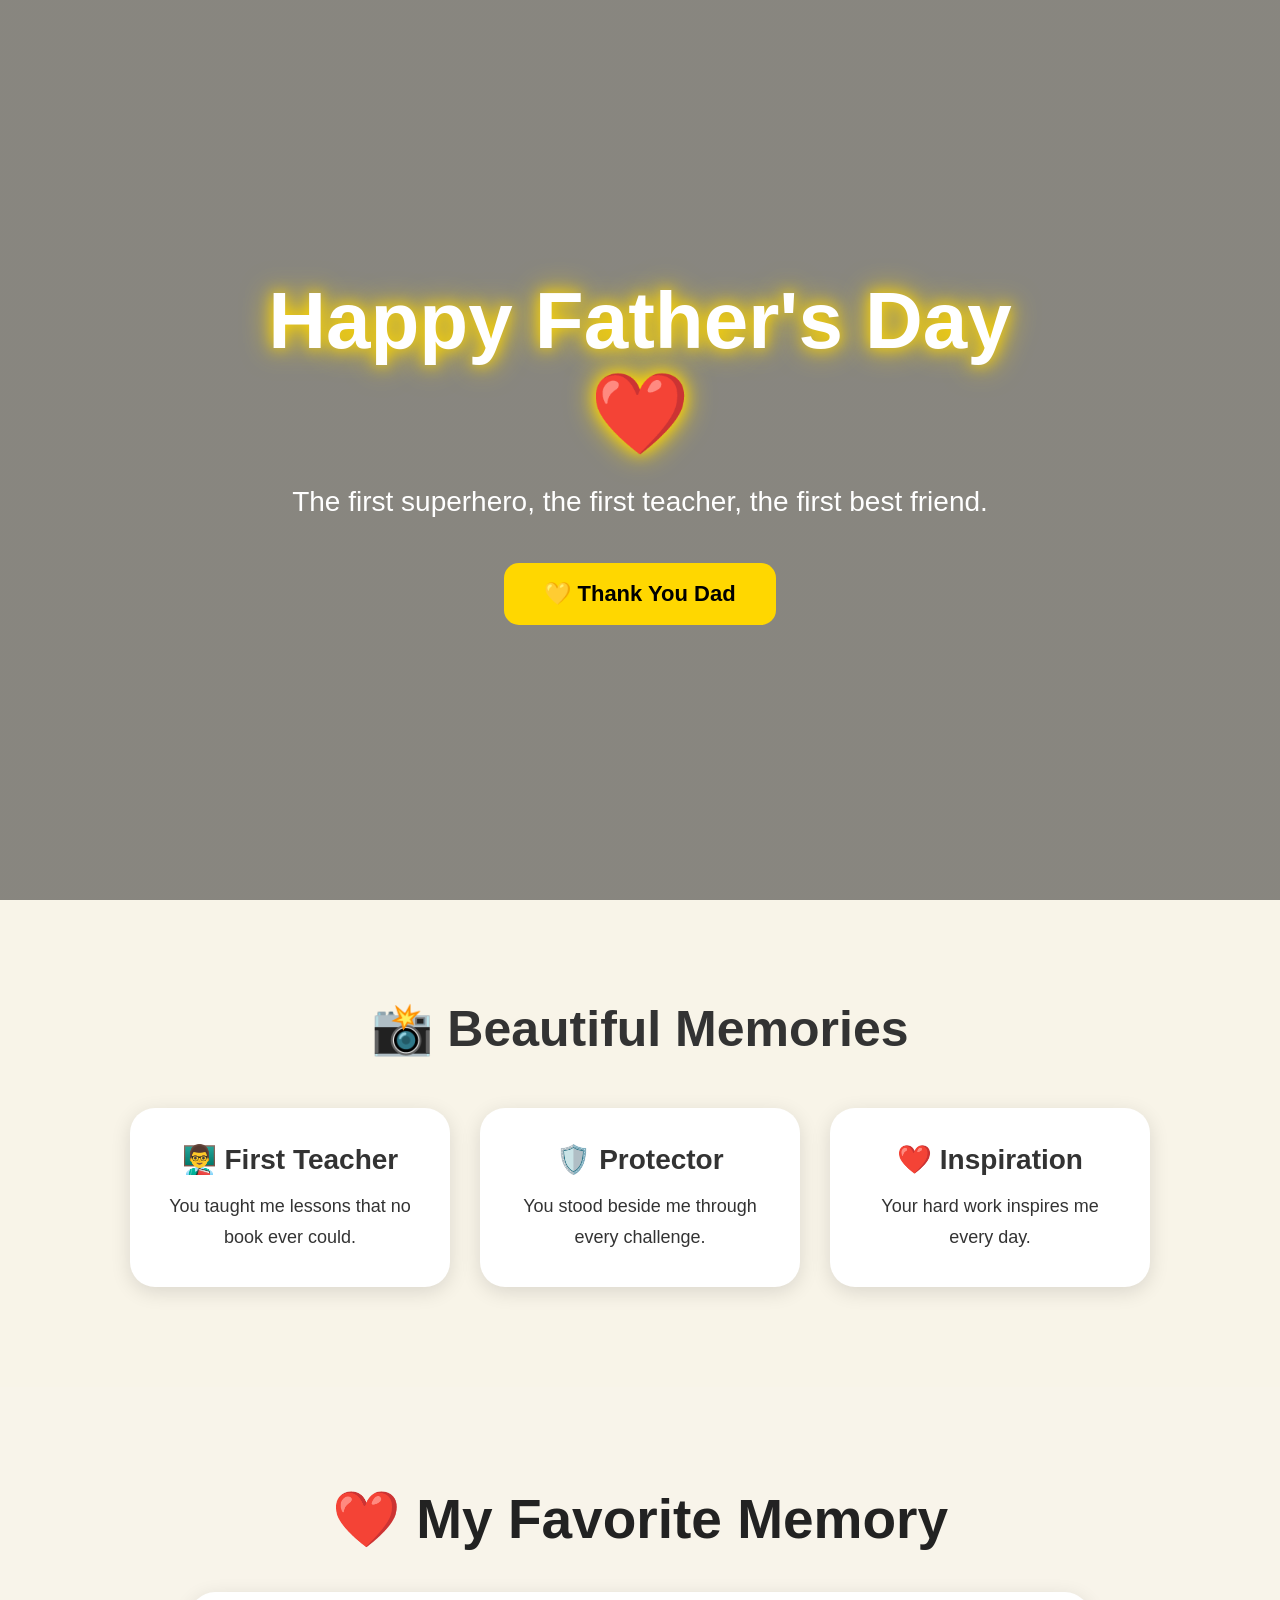
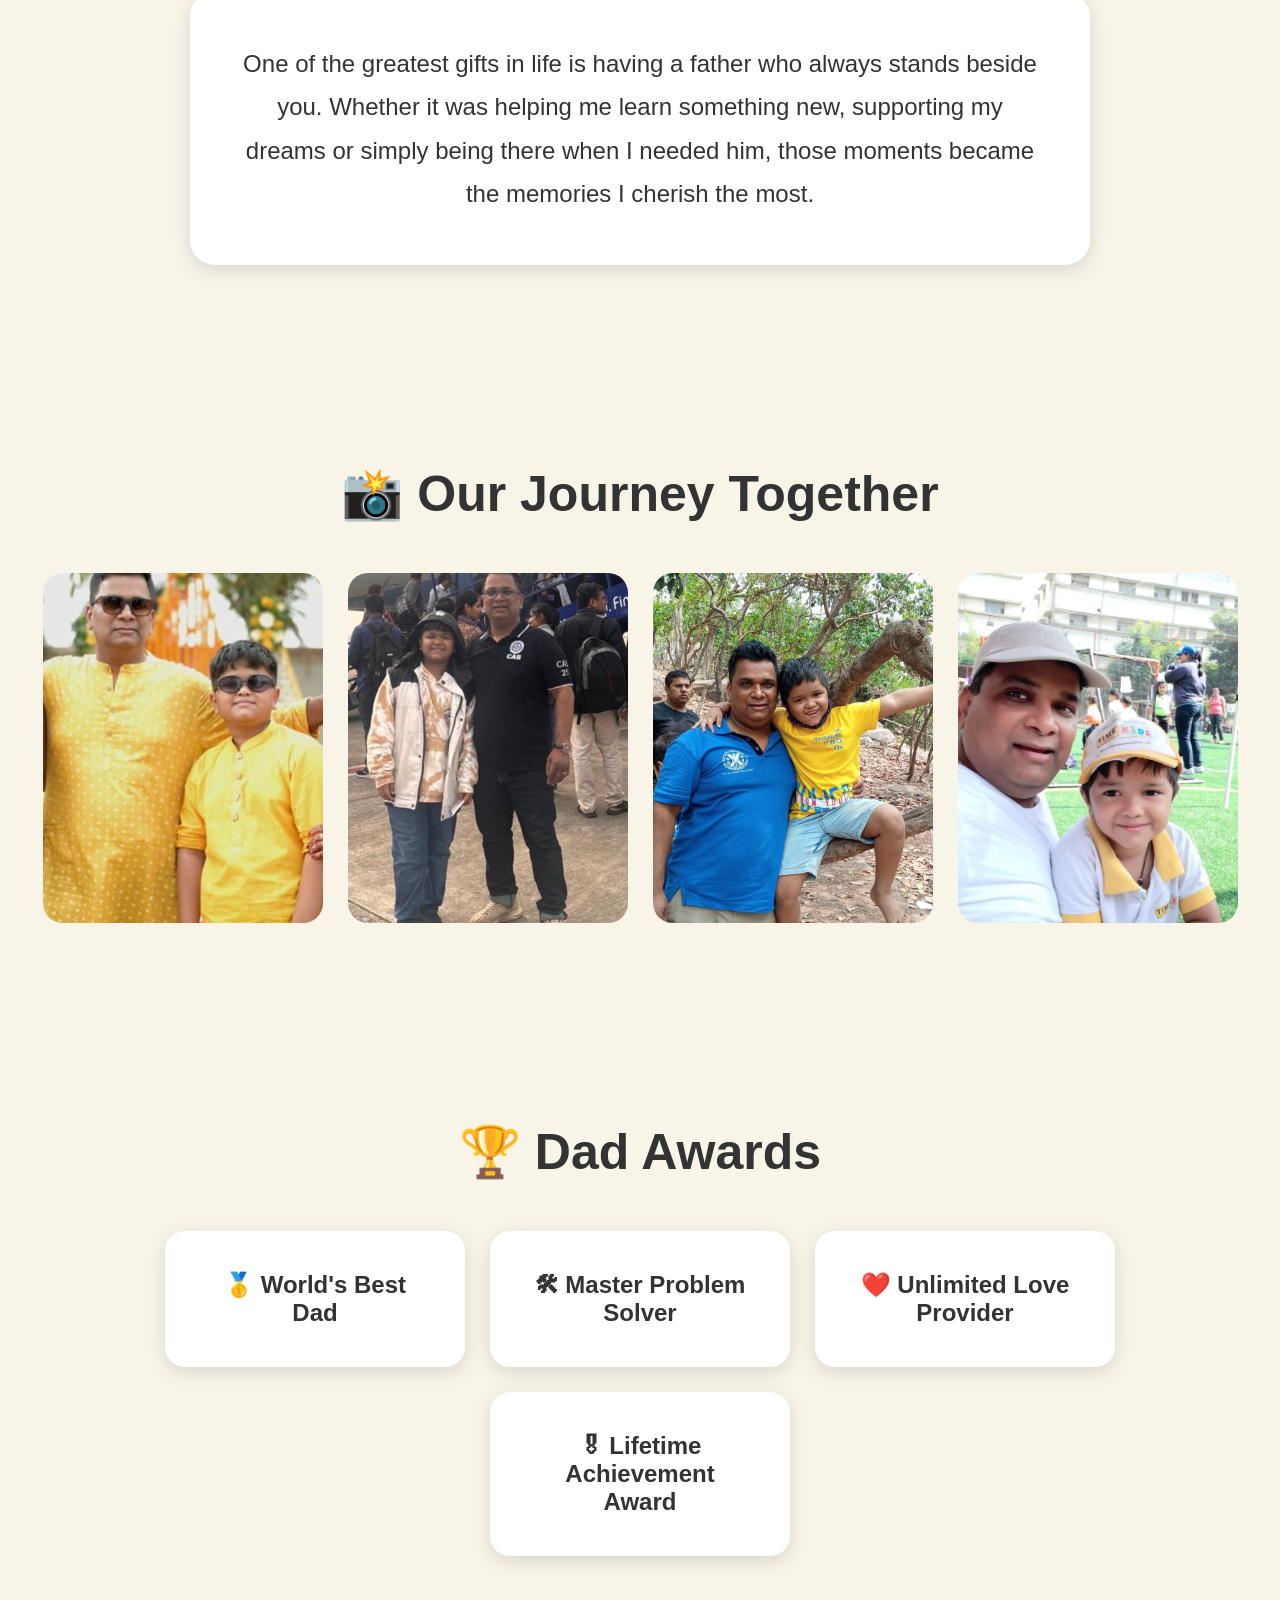
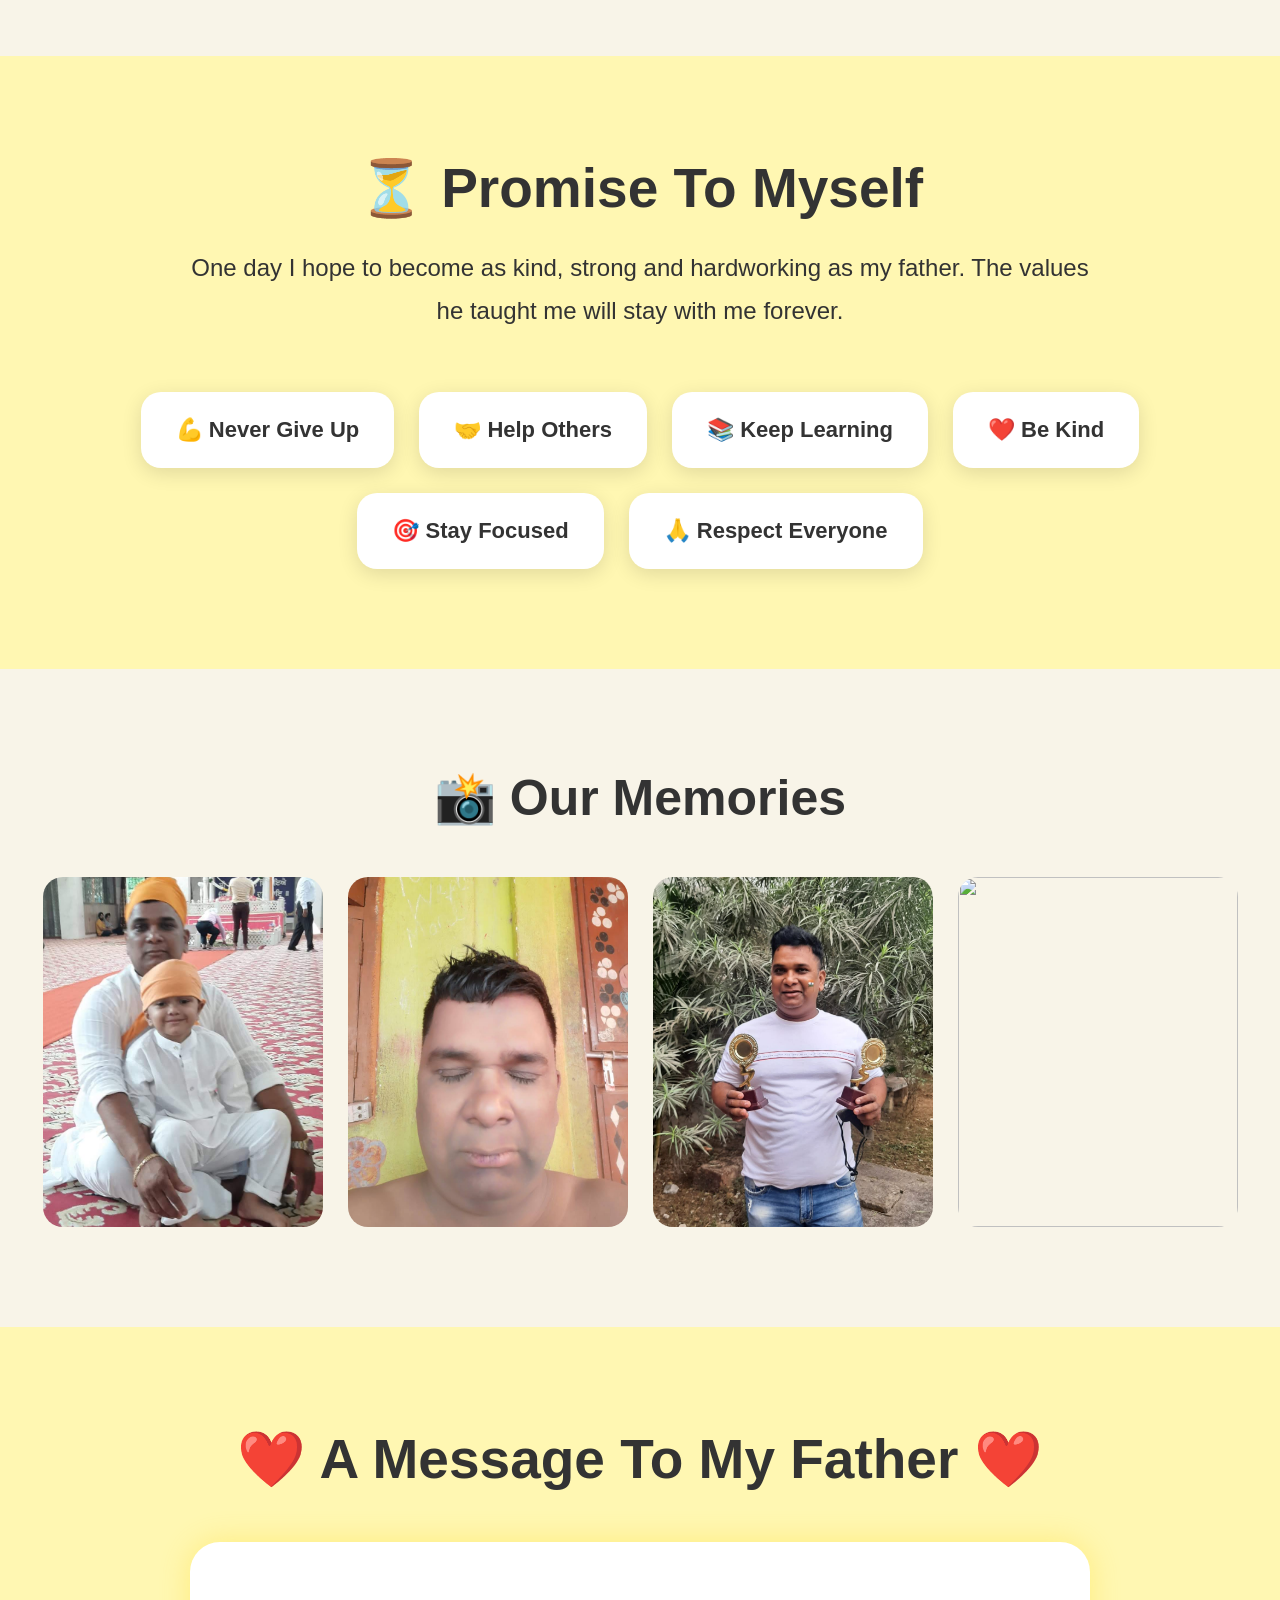
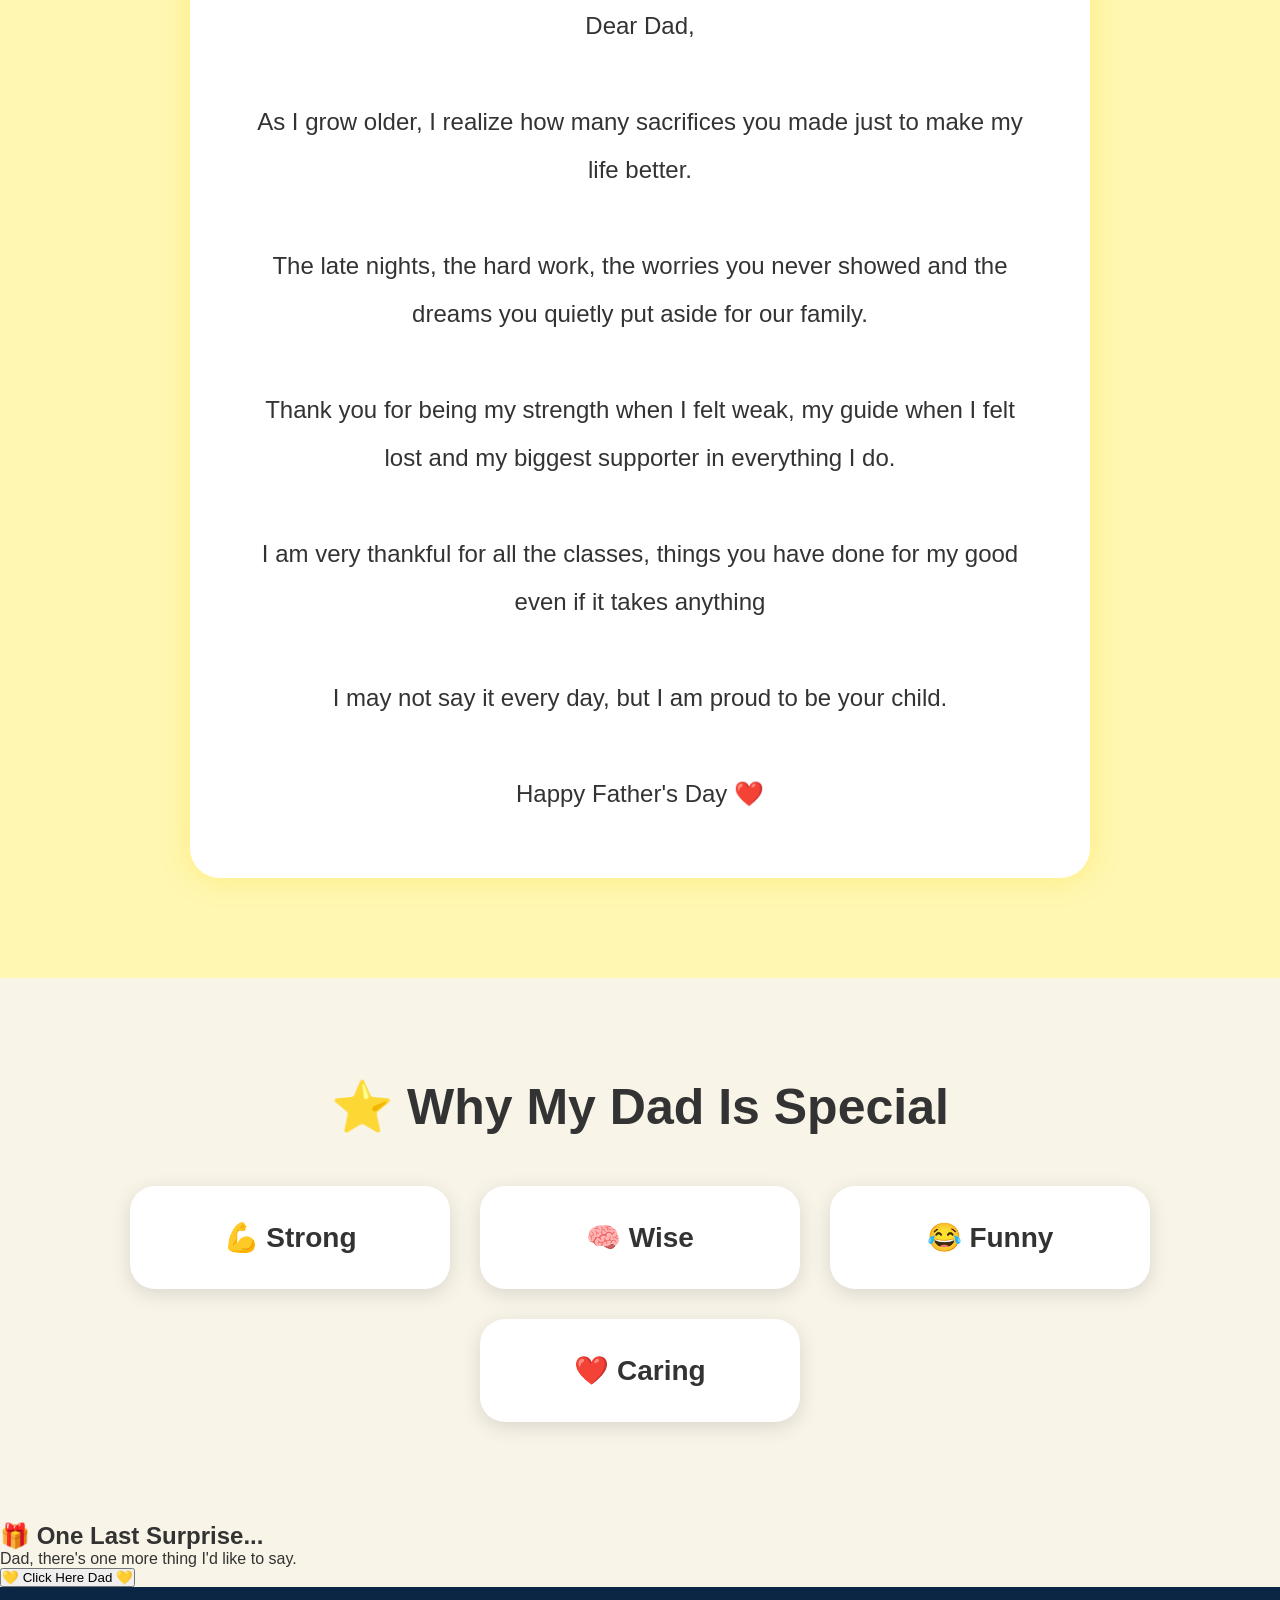
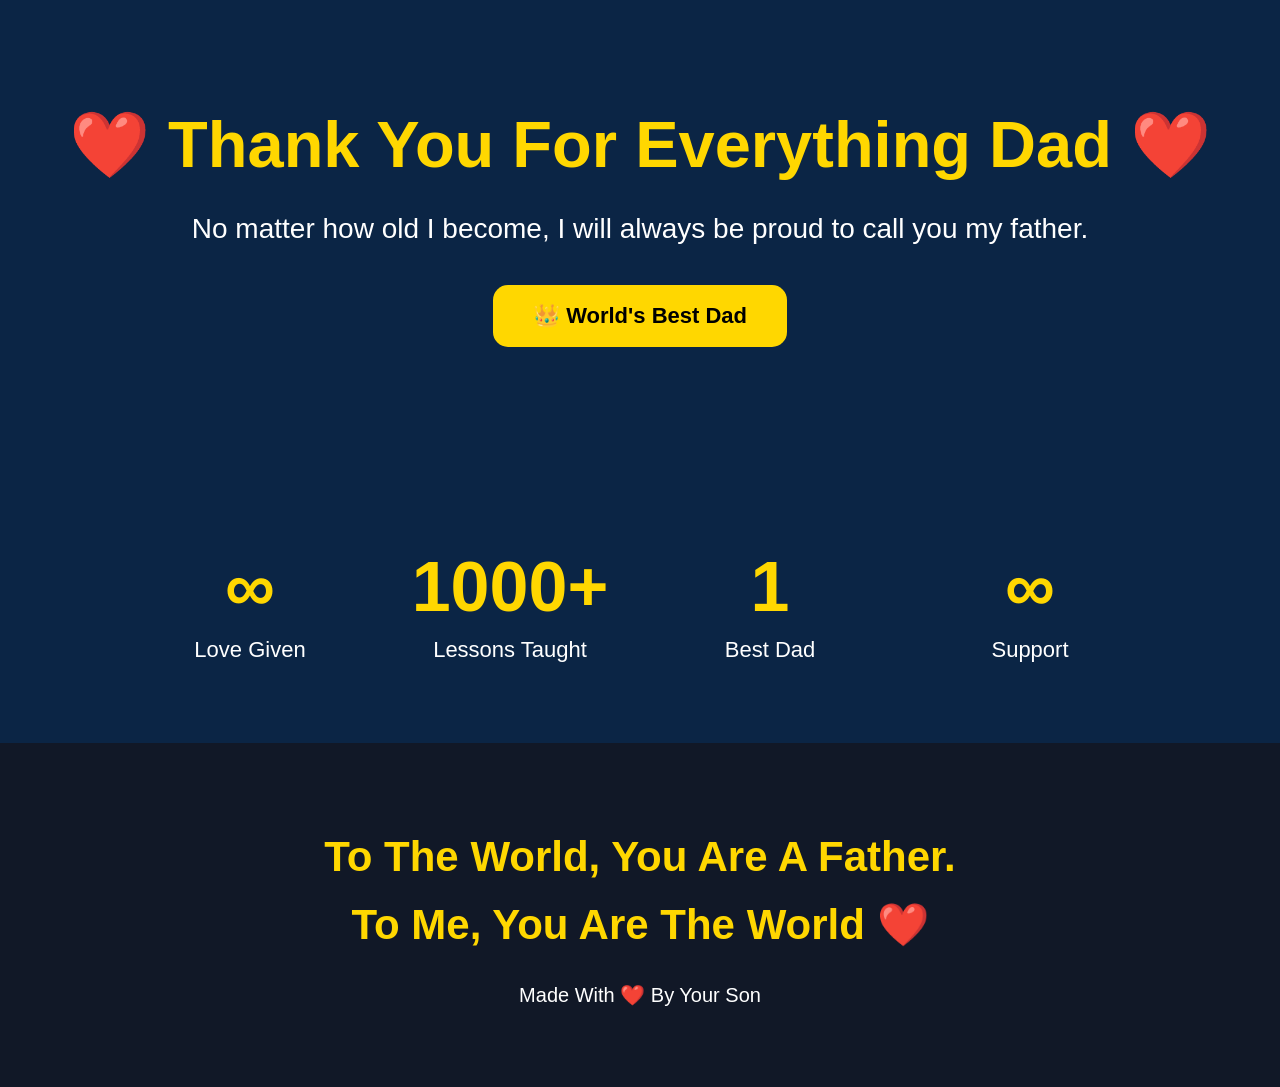
==== index.html @ 8eb2245b "Update index.html" ====
<!DOCTYPE html>
<html lang="en">

<head>

    <meta charset="UTF-8">

    <meta name="viewport" content="width=device-width, initial-scale=1.0">

    <title>Happy Father's Day ❤️</title>

    <link rel="stylesheet" href="fathers day.css">

</head>

<body>

    <section class="hero">

        <div class="overlay">

            <h1>Happy Father's Day ❤️</h1>

            <p>
                The first superhero, the first teacher,
                the first best friend.
            </p>

        <button onclick="openDadPopup()">
            💛 Thank You Dad
        </button>

        </div>

    </section>

    <section class="memories">

        <h2>📸 Beautiful Memories</h2>

        <div class="cards">

            <div class="card">
                <h3>👨‍🏫 First Teacher</h3>
                <p>
                    You taught me lessons that no book ever could.
                </p>
            </div>

            <div class="card">
                <h3>🛡️ Protector</h3>
                <p>
                    You stood beside me through every challenge.
                </p>
            </div>

            <div class="card">
                <h3>❤️ Inspiration</h3>
                <p>
                    Your hard work inspires me every day.
                </p>
            </div>

        </div>

    </section>

    <section class="memory-story">
    
        <h2>❤️ My Favorite Memory</h2>
    
        <div class="story-box">
    
            <p>
    
                One of the greatest gifts in life is having a father who
                always stands beside you.
    
                Whether it was helping me learn something new,
                supporting my dreams or simply being there when I needed him,
                those moments became the memories I cherish the most.
    
            </p>
    
        </div>
    
    </section>

    <section class="gallery">
    
        <h2>📸 Our Journey Together</h2>
    
        <div class="gallery-container">
    
            <img src="papa1.jpeg">
    
            <img src="papa2.jpeg">
    
            <img src="papa3.jpeg">
    
            <img src="papa4.jpeg">
    
        </div>
    
    </section>

    <section class="awards">
    
        <h2>🏆 Dad Awards</h2>
    
        <div class="award-cards">
    
            <div class="award-card">
                🥇 World's Best Dad
            </div>
    
            <div class="award-card">
                🛠 Master Problem Solver
            </div>
    
            <div class="award-card">
                ❤️ Unlimited Love Provider
            </div>
    
            <div class="award-card">
                🎖 Lifetime Achievement Award
            </div>
    
        </div>
    
    </section>

    <section class="dad-values">
    
        <h2>⏳ Promise To Myself</h2>
    
        <p class="promise-text">
    
            One day I hope to become as kind, strong and hardworking
            as my father. The values he taught me will stay with me forever.
    
        </p>
    
        <div class="values-container">
    
            <div class="value-card">💪 Never Give Up</div>
    
            <div class="value-card">🤝 Help Others</div>
    
            <div class="value-card">📚 Keep Learning</div>
    
            <div class="value-card">❤️ Be Kind</div>
    
            <div class="value-card">🎯 Stay Focused</div>
    
            <div class="value-card">🙏 Respect Everyone</div>
    
        </div>
    
    </section>

    <section class="memories">
    
        <h2>📸 Our Memories</h2>
    
        <div class="gallery-container">
    
            <img src="papa5.jpeg">
    
            <img src="papa6.jpeg">
    
            <img src="papa7.jpeg">
    
            <img src="papa8.jpeg">
    
        </div>
    
    </section>

    <section class="emotional-section">
    
        <h2>❤️ A Message To My Father ❤️</h2>
    
        <div class="emotional-box">
    
            <p>
    
                Dear Dad,
    
                <br><br>
    
                As I grow older, I realize how many sacrifices you made
                just to make my life better.
    
                <br><br>
    
                The late nights, the hard work, the worries you never
                showed and the dreams you quietly put aside for our family.
    
                <br><br>
    
                Thank you for being my strength when I felt weak,
                my guide when I felt lost and my biggest supporter
                in everything I do.
    
                <br><br>

                I am very thankful for all the classes, things you have done for my good even if it takes anything

                <br><br>
    
                I may not say it every day,
                but I am proud to be your child.
    
                <br><br>
    
                Happy Father's Day ❤️
    
            </p>
    
        </div>
    
    </section>

    <section class="special">

        <h2>⭐ Why My Dad Is Special</h2>

        <div class="cards">

            <div class="card">💪 Strong</div>
            <div class="card">🧠 Wise</div>
            <div class="card">😂 Funny</div>
            <div class="card">❤️ Caring</div>

        </div>

    </section>

    <section class="video-surprise">

    <h2>🎁 One Last Surprise...</h2>

    <p>
        Dad, there's one more thing I'd like to say.
    </p>

    <button onclick="openVideoPopup()">
        💛 Click Here Dad 💛
    </button>

</section>
    
    <section class="final-thanks">
    
        <h1>❤️ Thank You For Everything Dad ❤️</h1>
    
        <p>
    
            No matter how old I become,
            I will always be proud to call you my father.
    
        </p>
    
        <button>
            👑 World's Best Dad
        </button>
    
    </section>

    <section class="impact">

        <div class="impact-box">
            <h1>∞</h1>
            <p>Love Given</p>
        </div>

        <div class="impact-box">
            <h1>1000+</h1>
            <p>Lessons Taught</p>
        </div>

        <div class="impact-box">
            <h1>1</h1>
            <p>Best Dad</p>
        </div>

        <div class="impact-box">
            <h1>∞</h1>
            <p>Support</p>
        </div>

    </section>

<div class="popup" id="dadPopup">

    <div class="dad-popup-content">

        <span class="dad-close" onclick="closeDadPopup()">
            &times;
        </span>

        <h2>❤️ Dear Dad ❤️</h2>

        <p>

            Thank you for believing in me when I doubted myself.

            <br><br>

            Thank you for every sacrifice you made,
            every lesson you taught and every moment
            you stood beside me.

            <br><br>

            I am proud to be your child.

            <br><br>

            Happy Father's Day ❤️

            <br><br>

            Love,
            <br>
            Your Son 💛

        </p>

    </div>

</div>

    <footer>

        <h2>
            To The World, You Are A Father.
            <br>
            To Me, You Are The World ❤️
        </h2>

        <p>
            Made With ❤️ By Your Son
        </p>

    </footer>

    <script src="fathers day.js"></script>

<div class="popup" id="videoPopup">

    <div class="video-popup-content">

        <span class="video-close"
        onclick="closeVideoPopup()">
            &times;
        </span>

        <video controls autoplay>

            <source src="dad-message.mp4" type="video/mp4">

        </video>

    </div>

</div>
    
</body>

</html>
---- fathers day.css ----
* {
    margin: 0;
    padding: 0;
    box-sizing: border-box;
    font-family: Arial, sans-serif;
}

body {
    background: #f8f4e8;
    color: #333;
}

/* HERO */

.hero {

    height: 100vh;

    background:
        linear-gradient(rgba(0, 0, 0, .45),
            rgba(0, 0, 0, .45)),
        url("https://images.unsplash.com/photo-1511895426328-dc8714191300") center/cover;

    display: flex;

    justify-content: center;

    align-items: center;

    text-align: center;

    color: white;
}

.overlay {

    max-width: 900px;

    padding: 20px;
}

.hero h1 {

    font-size: 80px;

    margin-bottom: 20px;

    text-shadow:
        0 0 15px gold,
        0 0 30px gold;
}

.hero p {

    font-size: 28px;

    margin-bottom: 40px;

    line-height: 1.5;
}

.hero button {

    background: #ffd700;

    border: none;

    padding: 18px 40px;

    border-radius: 15px;

    font-size: 22px;

    font-weight: bold;

    cursor: pointer;

    transition: .3s;
}

.hero button:hover {

    transform: scale(1.08);

    box-shadow:
        0 0 20px gold,
        0 0 40px gold;
}

/* MEMORIES */

.memories {

    padding: 100px 40px;

    text-align: center;
}

.memories h2 {

    font-size: 50px;

    margin-bottom: 50px;
}

.cards {

    display: flex;

    justify-content: center;

    gap: 30px;

    flex-wrap: wrap;
}

.card {

    width: 320px;

    background: white;

    padding: 35px;

    border-radius: 25px;

    box-shadow:
        0 5px 20px rgba(0, 0, 0, .12);

    transition: .3s;
}

.card:hover {

    transform: translateY(-10px);

    box-shadow:
        0 0 25px gold;
}

.card h3 {

    margin-bottom: 15px;

    font-size: 28px;
}

.card p {

    font-size: 18px;

    line-height: 1.7;
}

/* LETTER */

.letter {

    padding: 100px 20px;

    display: flex;

    justify-content: center;
}

.letter-box {

    max-width: 900px;

    background: rgba(255, 255, 255, .85);

    backdrop-filter: blur(10px);

    padding: 50px;

    border-radius: 30px;

    text-align: center;

    box-shadow:
        0 0 30px rgba(255, 215, 0, .25);
}

.letter-box h2 {

    font-size: 45px;

    margin-bottom: 30px;
}

.letter-box p {

    font-size: 22px;

    line-height: 2;
}

/* SPECIAL */

.special {

    padding: 100px 20px;

    text-align: center;
}

.special h2 {

    font-size: 50px;

    margin-bottom: 50px;
}

.special .card {

    font-size: 28px;

    font-weight: bold;
}

/* IMPACT */

.impact {

    background: #0b2545;

    color: white;

    padding: 80px 20px;

    display: flex;

    justify-content: center;

    gap: 60px;

    flex-wrap: wrap;

    text-align: center;
}

.impact-box {

    min-width: 200px;
}

.impact-box h1 {

    font-size: 70px;

    color: #ffd700;

    margin-bottom: 10px;
}

.impact-box p {

    font-size: 22px;
}

/* FOOTER */

footer {

    background: #111827;

    color: white;

    text-align: center;

    padding: 80px 20px;
}

footer h2 {

    font-size: 42px;

    line-height: 1.6;

    margin-bottom: 25px;

    color: #ffd700;
}

footer p {

    font-size: 20px;
}

/* POPUP */

.popup {

    display: none;

    position: fixed;

    top: 0;

    left: 0;

    width: 100%;

    height: 100%;

    background: rgba(0, 0, 0, .75);

    justify-content: center;

    align-items: center;

    z-index: 9999;
}

.popup-content {

    background: white;

    width: 500px;

    padding: 40px;

    border-radius: 25px;

    text-align: center;

    position: relative;
}

.popup-content h2 {

    font-size: 35px;

    margin-bottom: 20px;
}

.popup-content p {

    font-size: 22px;

    line-height: 1.8;
}

.close {

    position: absolute;

    top: 15px;

    right: 25px;

    font-size: 35px;

    cursor: pointer;
}

/* MOBILE */

@media(max-width:768px) {

    .hero h1 {

        font-size: 50px;
    }

    .hero p {

        font-size: 20px;
    }

    .memories h2,
    .special h2,
    .letter-box h2 {

        font-size: 35px;
    }

    .impact-box h1 {

        font-size: 50px;
    }

    footer h2 {

        font-size: 30px;
    }
}

.emotional-section {

    padding: 100px 20px;

    text-align: center;

    background: #fff7b2;

}

.emotional-section h2 {

    font-size: 55px;

    margin-bottom: 50px;

}

.emotional-box {

    max-width: 900px;

    margin: auto;

    background: white;

    padding: 60px;

    border-radius: 30px;

    box-shadow:
        0 0 30px rgba(255, 215, 0, .3);

}

.emotional-box p {

    font-size: 24px;

    line-height: 2;

}

.gallery {

    padding: 100px 20px;

    text-align: center;

}

.gallery h2 {

    font-size: 50px;

    margin-bottom: 50px;

}

.gallery-container {

    display: flex;

    justify-content: center;

    gap: 25px;

    flex-wrap: wrap;

}

.gallery-container img {

    width: 280px;

    height: 350px;

    object-fit: cover;

    border-radius: 20px;

    transition: .3s;

}

.gallery-container img:hover {

    transform: scale(1.05);

    box-shadow:
        0 0 25px gold;

}

.awards {

    padding: 100px 20px;

    text-align: center;

}

.awards h2 {

    font-size: 50px;

    margin-bottom: 50px;

}

.award-cards {

    display: flex;

    justify-content: center;

    gap: 25px;

    flex-wrap: wrap;

}

.award-card {

    width: 300px;

    background: white;

    padding: 40px;

    border-radius: 20px;

    font-size: 24px;

    font-weight: bold;

    transition: .3s;

    box-shadow:
        0 5px 20px rgba(0, 0, 0, .12);

}

.award-card:hover {

    transform: translateY(-10px);

    box-shadow:
        0 0 25px gold;

}

.final-thanks {

    background: #0b2545;

    color: white;

    text-align: center;

    padding: 120px 20px;

}

.final-thanks h1 {

    font-size: 65px;

    margin-bottom: 30px;

    color: #ffd700;

}

.final-thanks p {

    font-size: 28px;

    margin-bottom: 40px;

}

.final-thanks button {

    background: #ffd700;

    border: none;

    padding: 18px 40px;

    border-radius: 15px;

    font-size: 22px;

    font-weight: bold;

}

.dad-values {

    padding: 100px 20px;

    text-align: center;

    background: #fff7b2;

}

.dad-values h2 {

    font-size: 55px;

    margin-bottom: 25px;

}

.promise-text {

    max-width: 900px;

    margin: auto;

    font-size: 24px;

    line-height: 1.8;

    margin-bottom: 60px;

}

.values-container {

    display: flex;

    justify-content: center;

    gap: 25px;

    flex-wrap: wrap;

}

.value-card {

    background: white;

    padding: 25px 35px;

    border-radius: 20px;

    font-size: 22px;

    font-weight: bold;

    box-shadow: 0 5px 20px rgba(0, 0, 0, .12);

    transition: .3s;

}

.value-card:hover {

    transform: translateY(-8px);

    box-shadow: 0 0 20px gold;

}

.memory-story {

    padding: 100px 20px;

    text-align: center;

    background: #f8f4ea;

}

.memory-story h2 {

    font-size: 55px;

    margin-bottom: 40px;

    color: #222;

}

.story-box {

    max-width: 900px;

    margin: auto;

    background: white;

    padding: 50px;

    border-radius: 25px;

    box-shadow: 0 5px 20px rgba(0, 0, 0, .12);

}

.story-box p {

    font-size: 24px;

    line-height: 1.8;

    color: #333;

}

.dad-popup-content {

    background: white;

    width: 500px;

    max-width: 90%;

    padding: 35px;

    border-radius: 20px;

    text-align: center;

    position: relative;

    box-shadow: 0 0 30px rgba(0, 0, 0, .2);

}

.dad-close {

    position: absolute;

    top: 15px;

    right: 20px;

    font-size: 28px;

    font-weight: bold;

    cursor: pointer;

    color: #555;

}

.dad-close:hover {

    color: red;

}

.dad-popup-content h2 {

    margin-bottom: 20px;

}

.dad-popup-content p {

    font-size: 18px;

    line-height: 1.8;

}
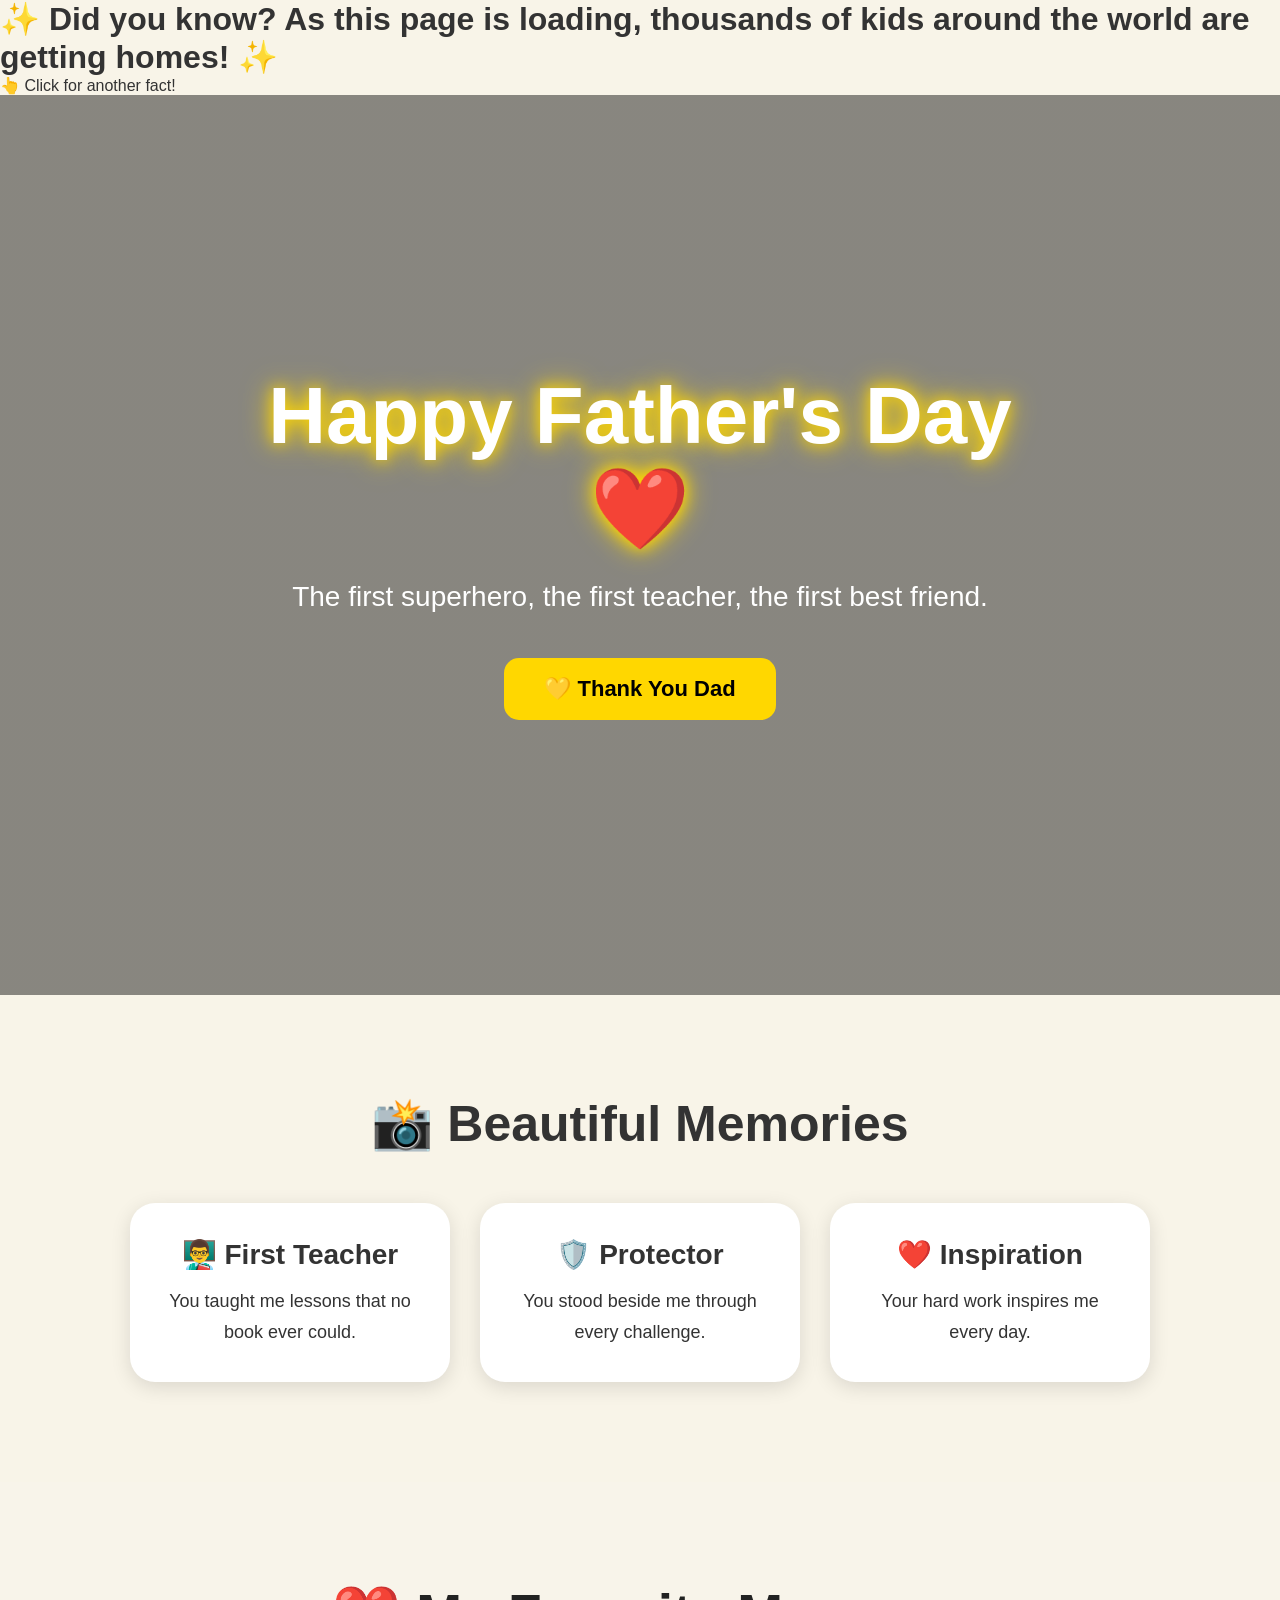
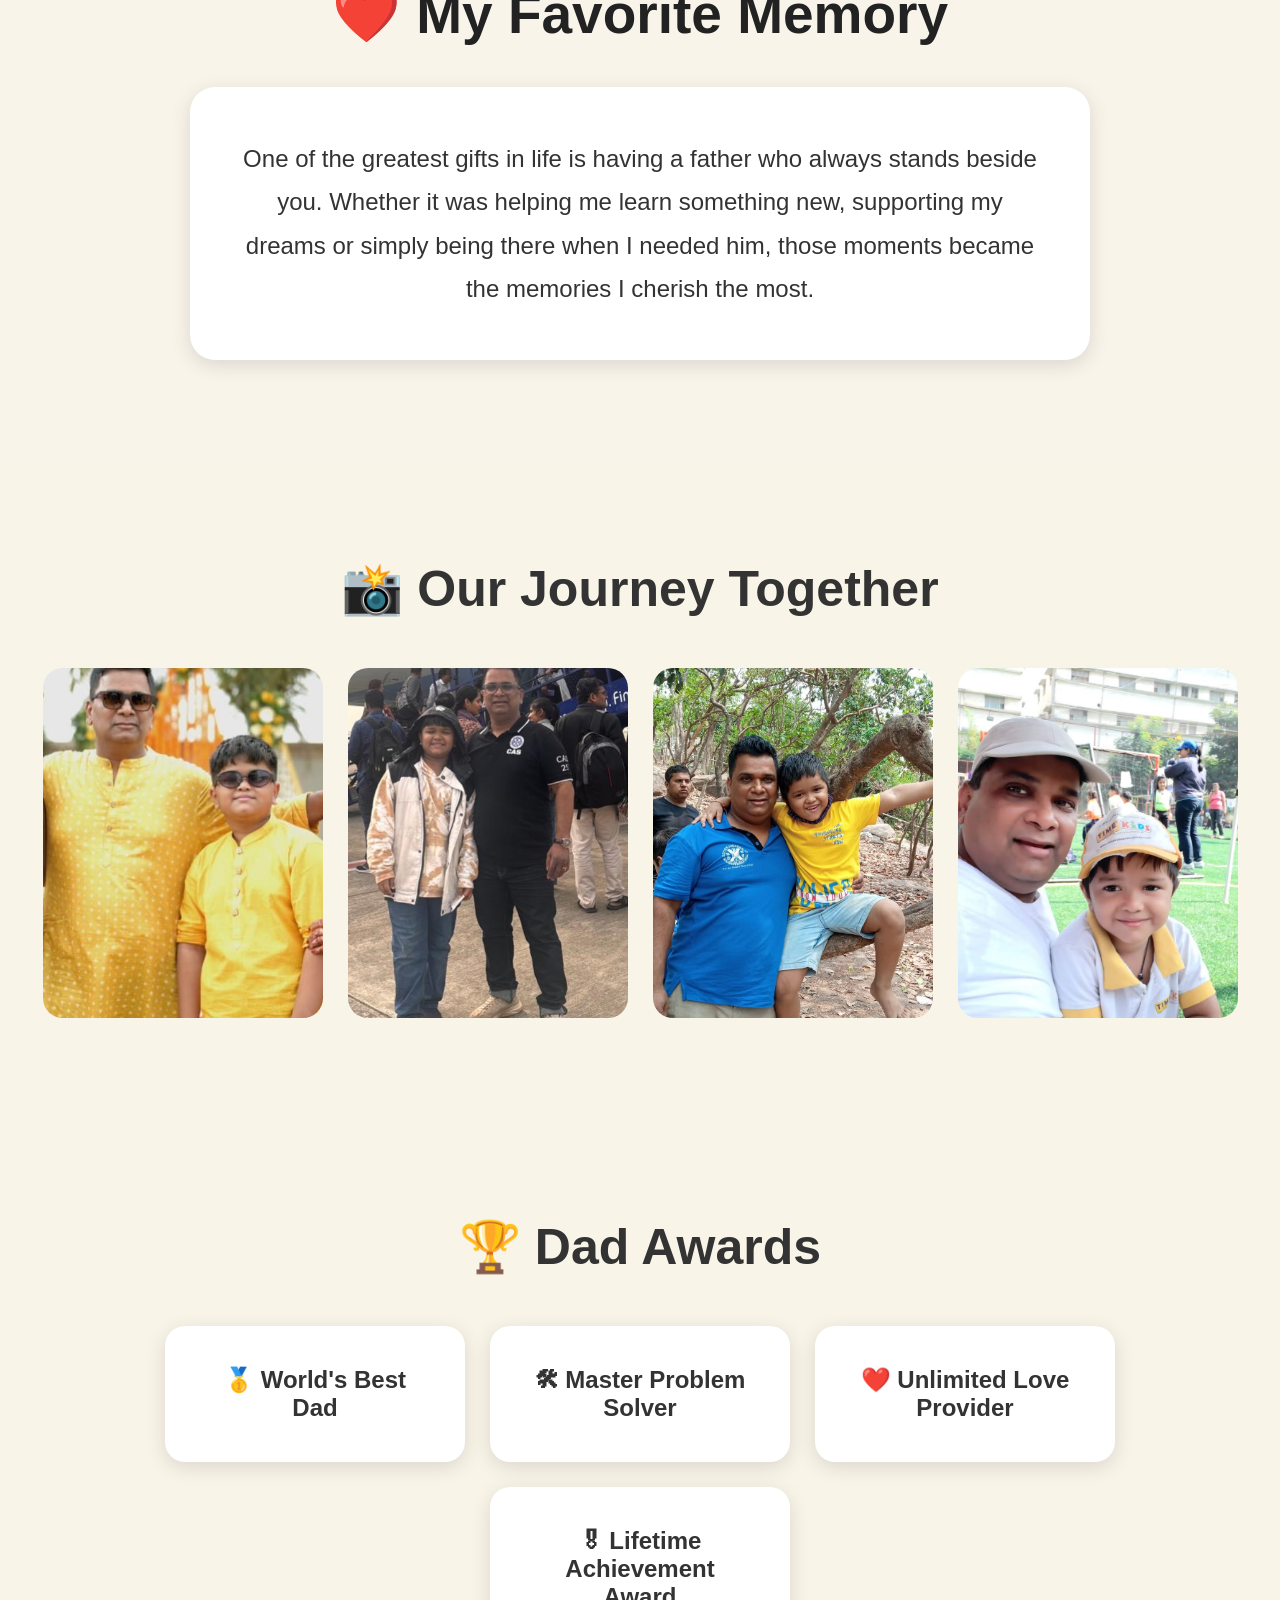
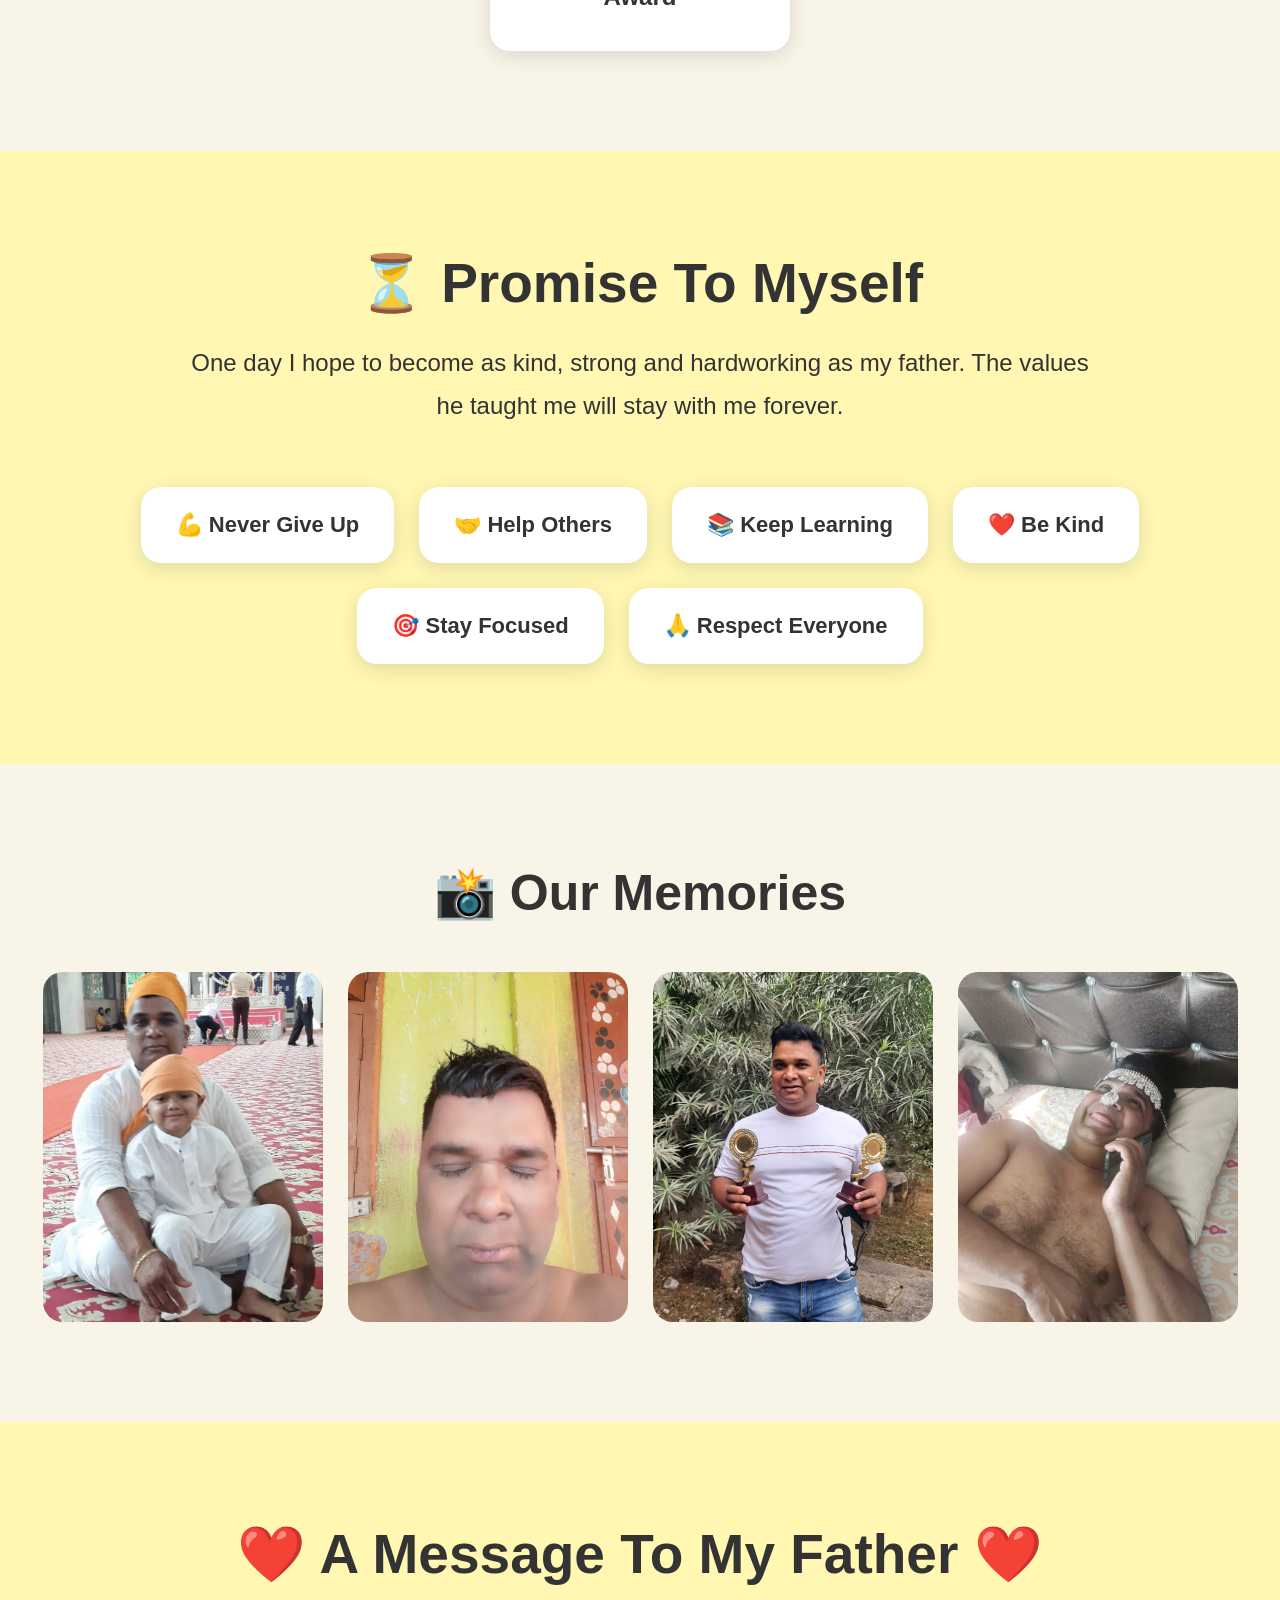
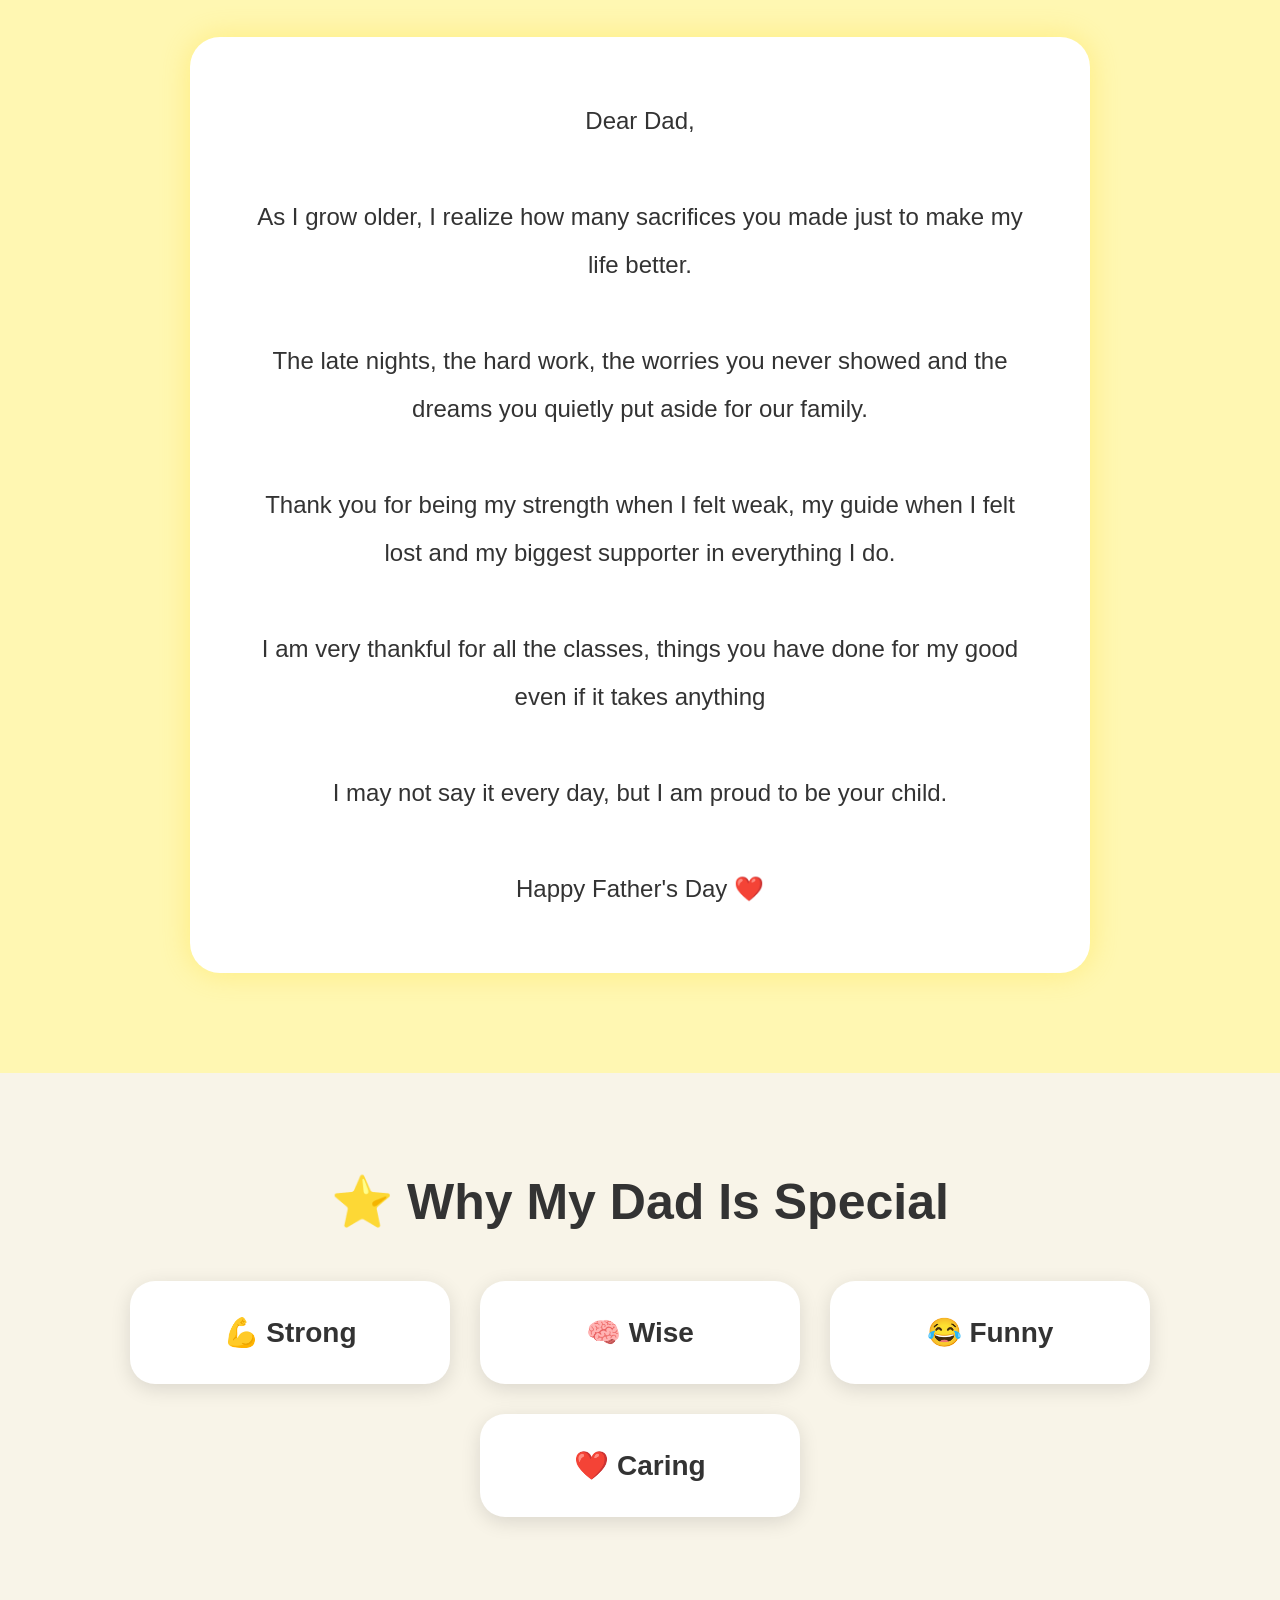
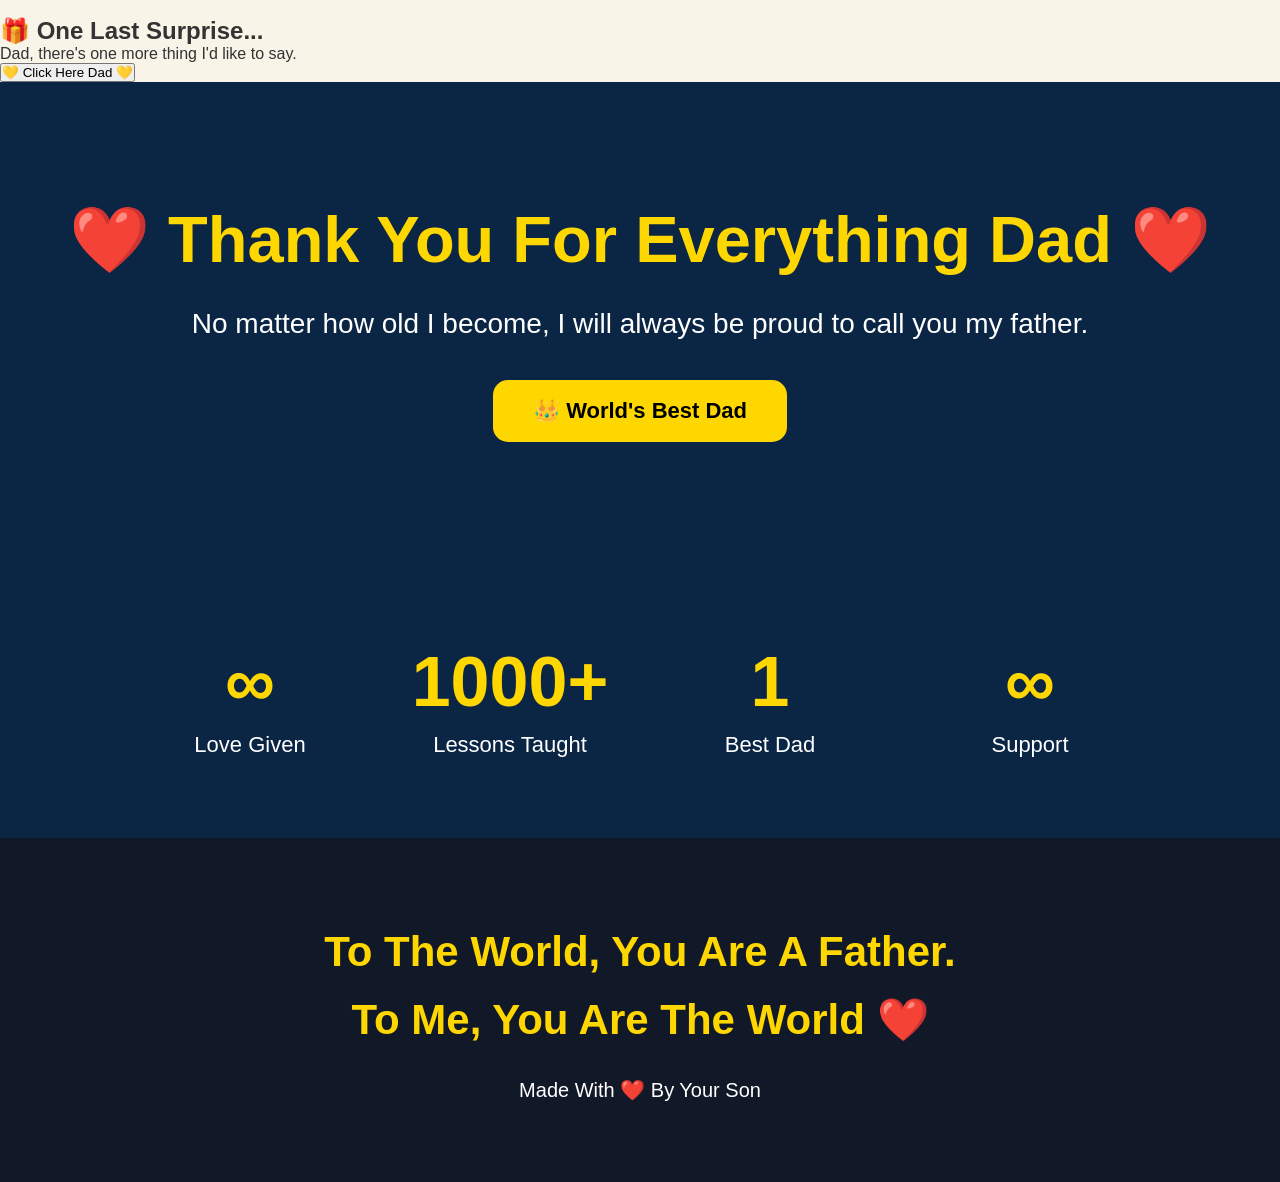
==== commit adf1fb9f: "Update index.html" ====
--- a/index.html
+++ b/index.html
@@ -14,6 +14,16 @@
 </head>
 
 <body>
+
+    <div id="loader">
+    <div>
+        <h1 id="fact">
+            ✨ Did you know? As this page is loading, thousands of kids around the world are getting homes! ✨
+        </h1>
+
+        <p>👆 Click for another fact!</p>
+    </div>
+</div>
 
     <section class="hero">
 
@@ -159,11 +169,11 @@
     
     </section>
 
-    <section class="memories">
+    <section class="memors">
     
         <h2>📸 Our Memories</h2>
     
-        <div class="gallery-container">
+        <div class="memors-container">
     
             <img src="papa5.jpeg">
     
--- a/fathers day.css
+++ b/fathers day.css
@@ -480,6 +480,58 @@
 
 }
 
+.memors {
+
+    padding: 100px 20px;
+
+    text-align: center;
+
+}
+
+.memors h2 {
+
+    font-size: 50px;
+
+    margin-bottom: 50px;
+
+}
+
+.memors-container {
+
+    display: flex;
+
+    justify-content: center;
+
+    gap: 25px;
+
+    flex-wrap: wrap;
+
+}
+
+.memors-container img {
+
+    width: 280px;
+
+    height: 350px;
+
+    object-fit: cover;
+
+    border-radius: 20px;
+
+    transition: .3s;
+
+}
+
+.memors-container img:hover {
+
+    transform: scale(1.05);
+
+    box-shadow:
+        0 0 25px gold;
+
+}
+
+
 .awards {
 
     padding: 100px 20px;
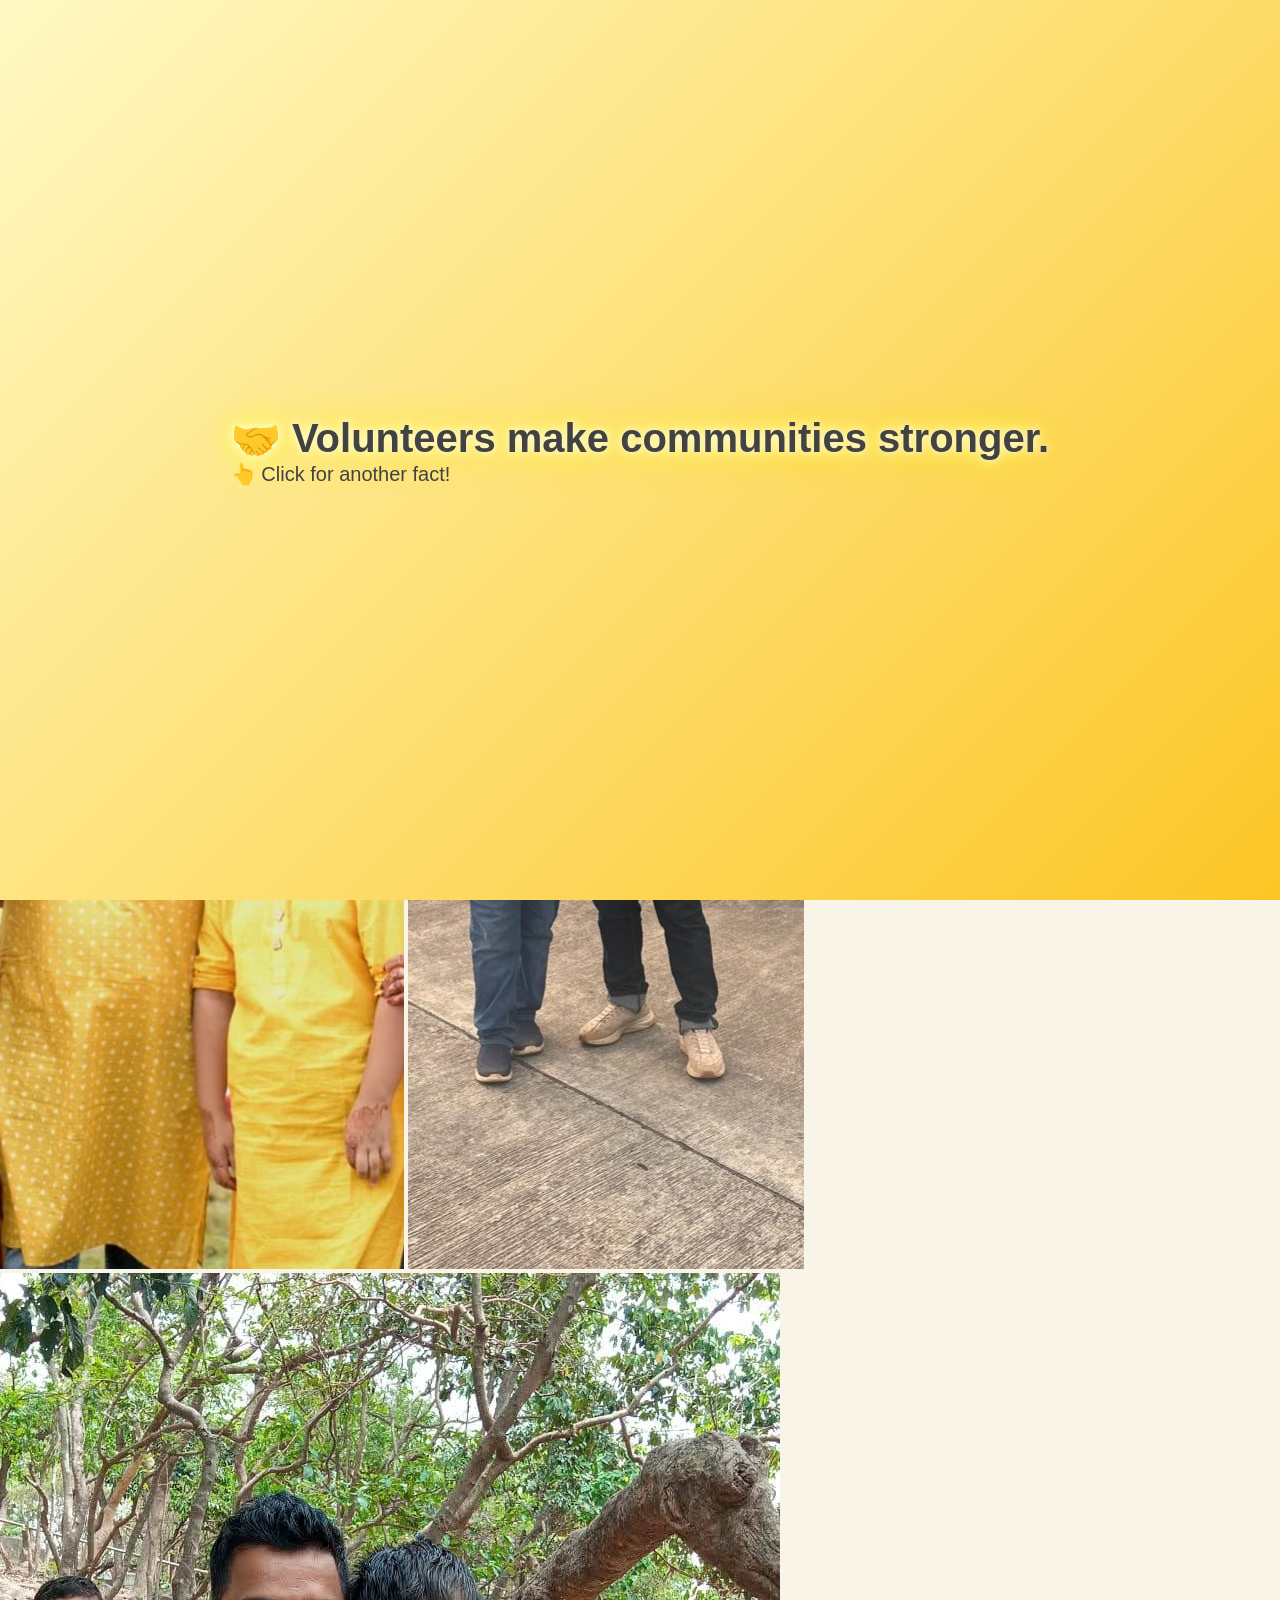
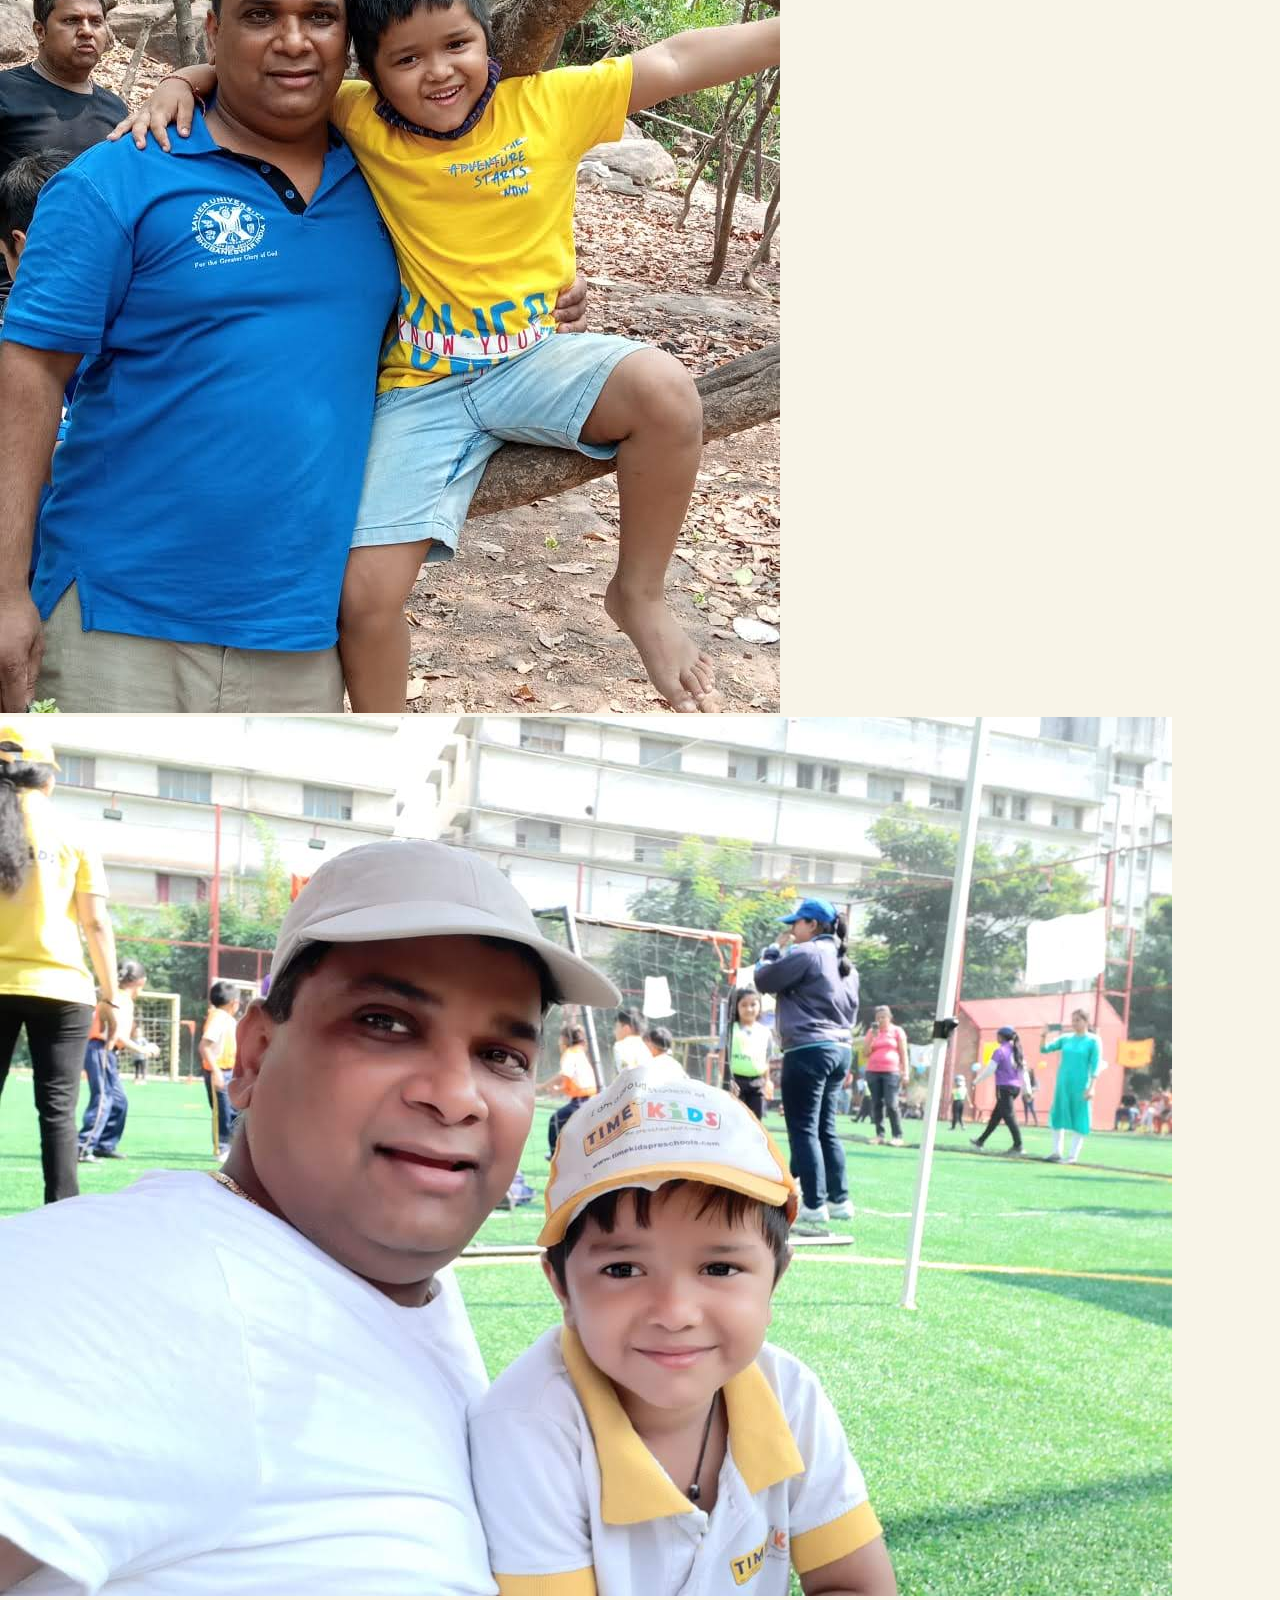
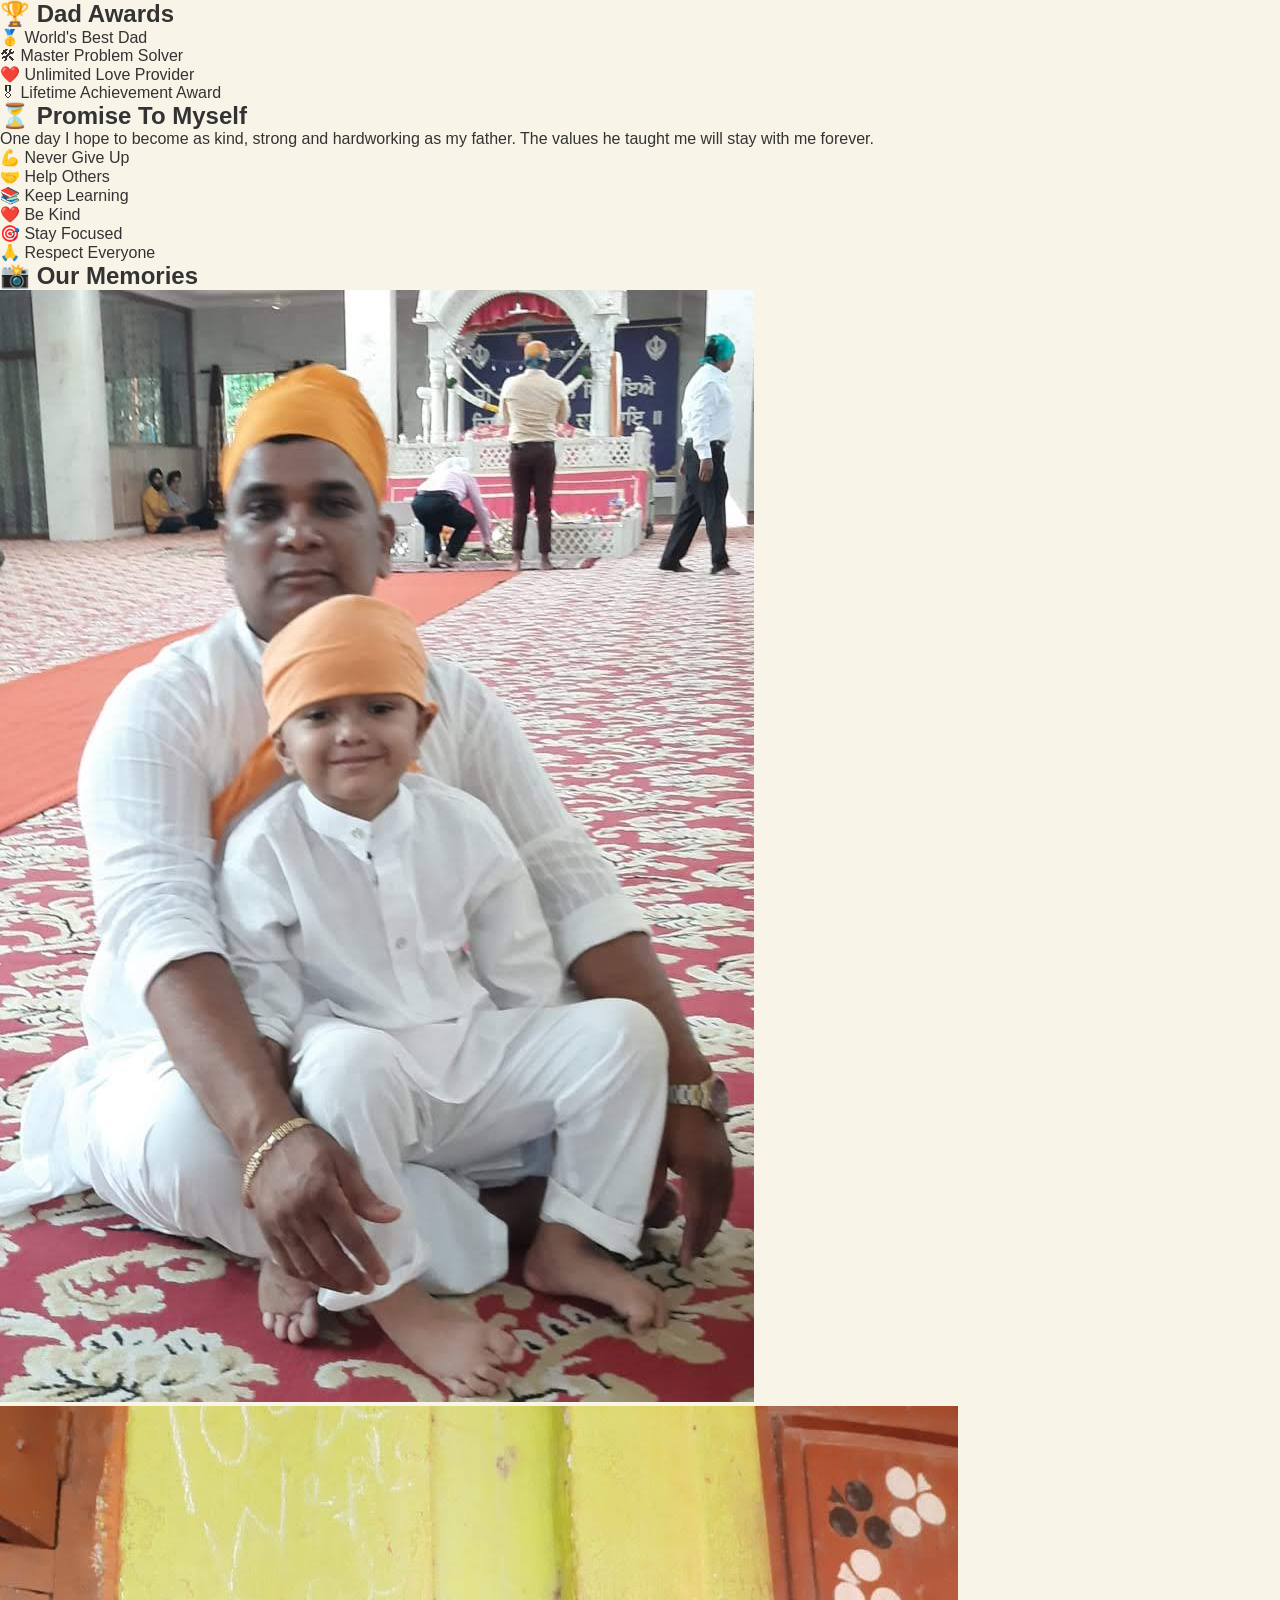
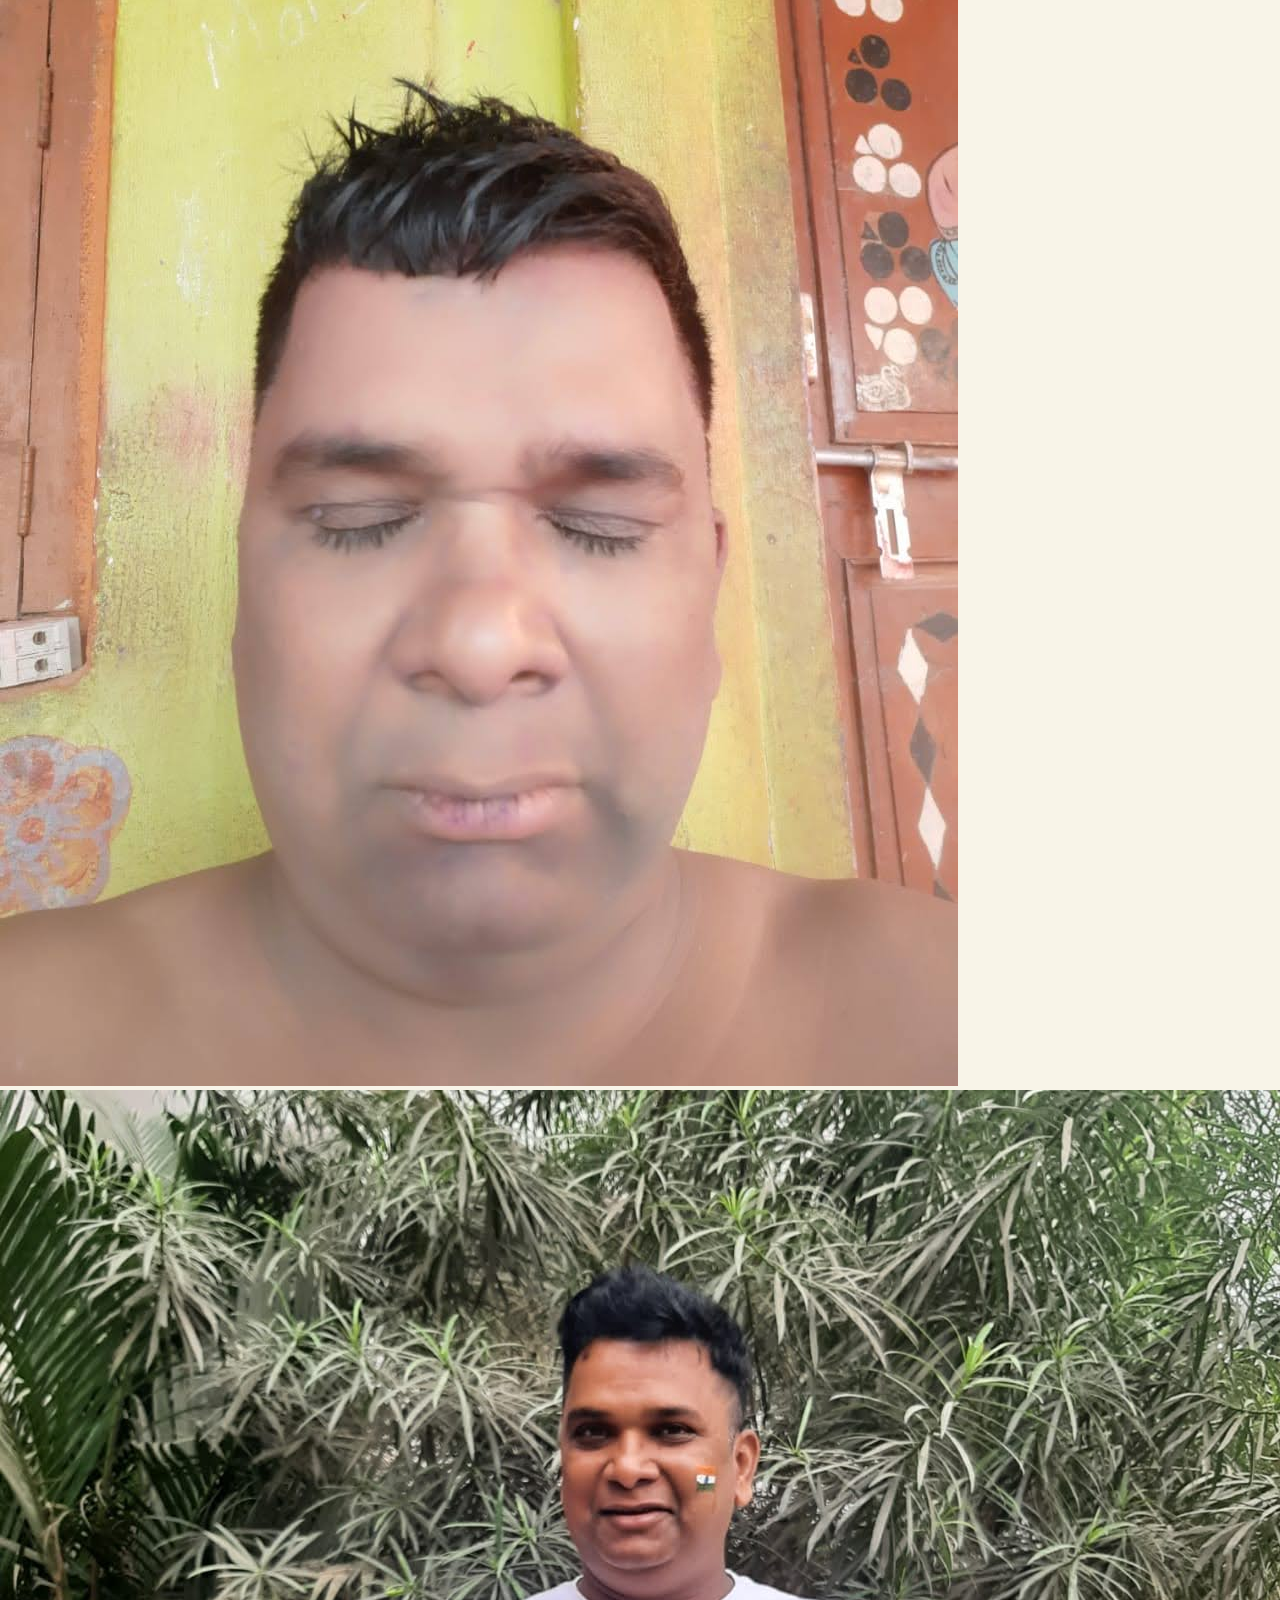
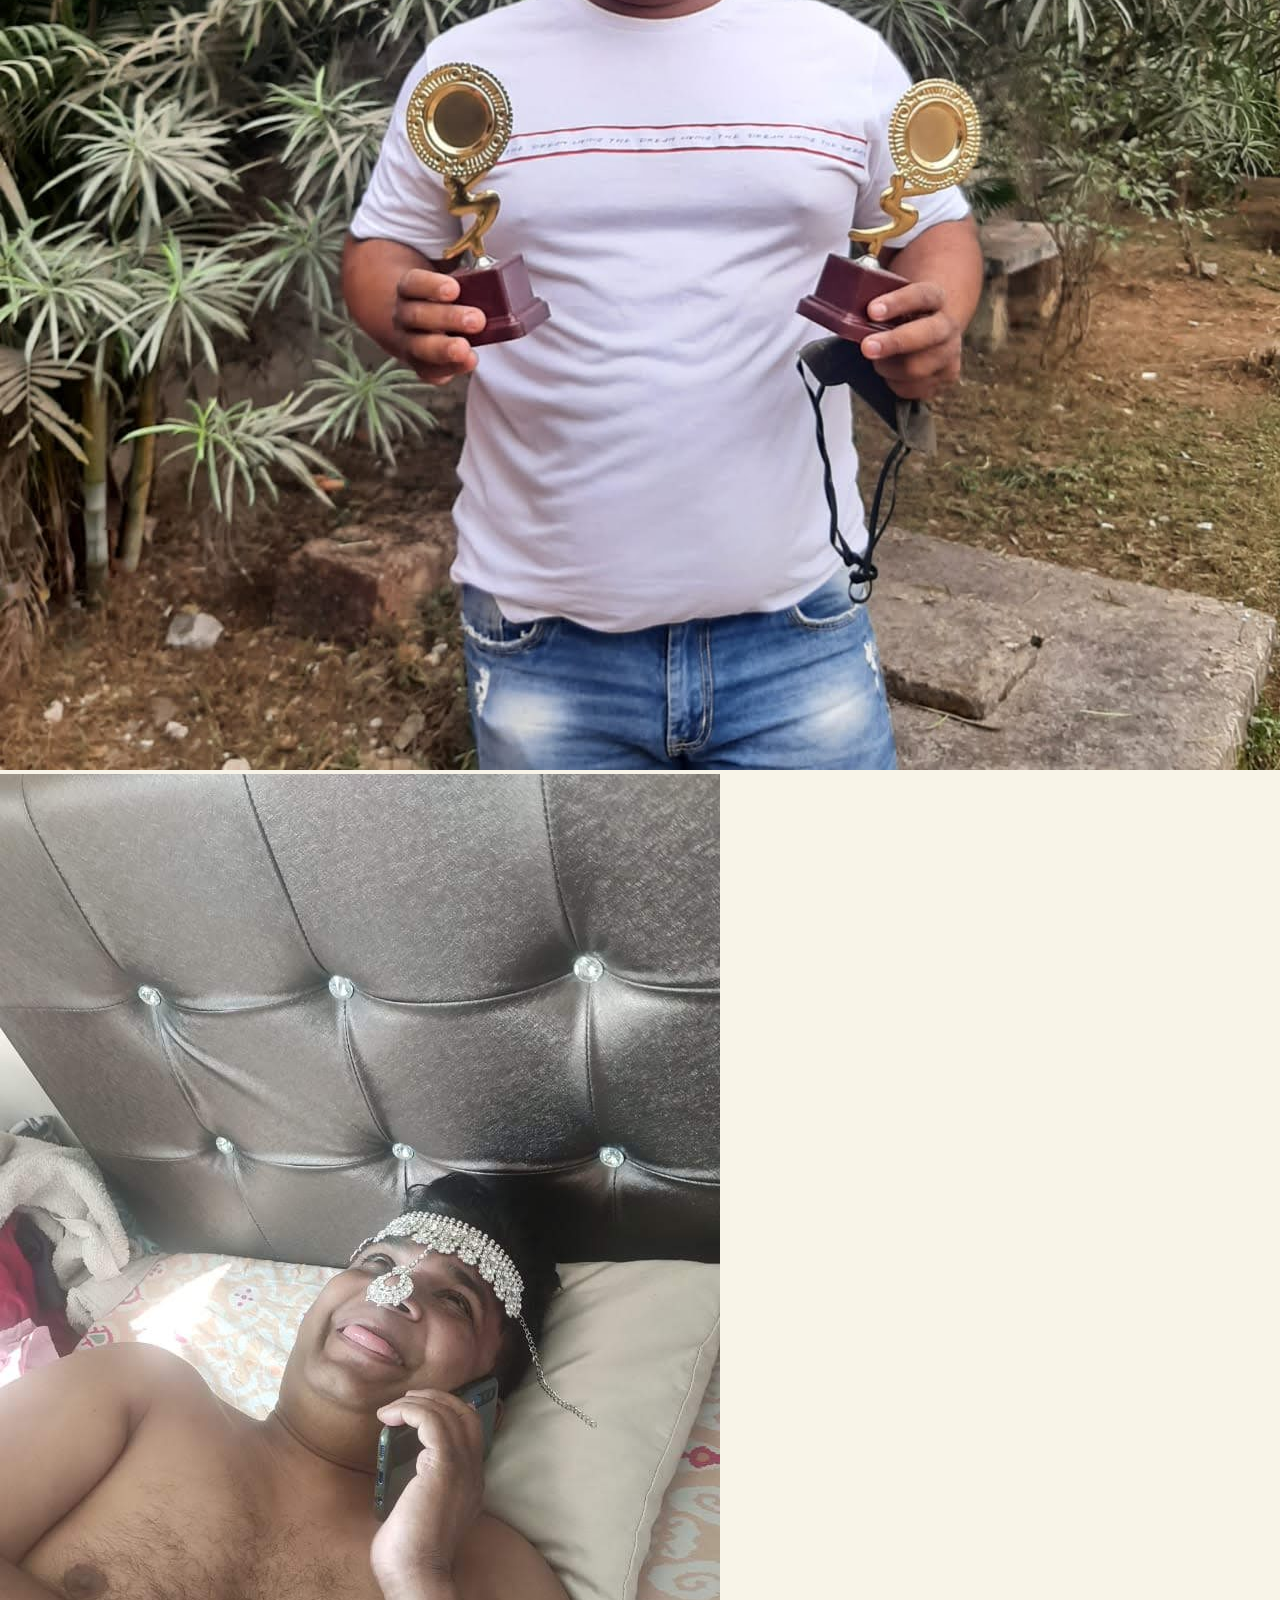
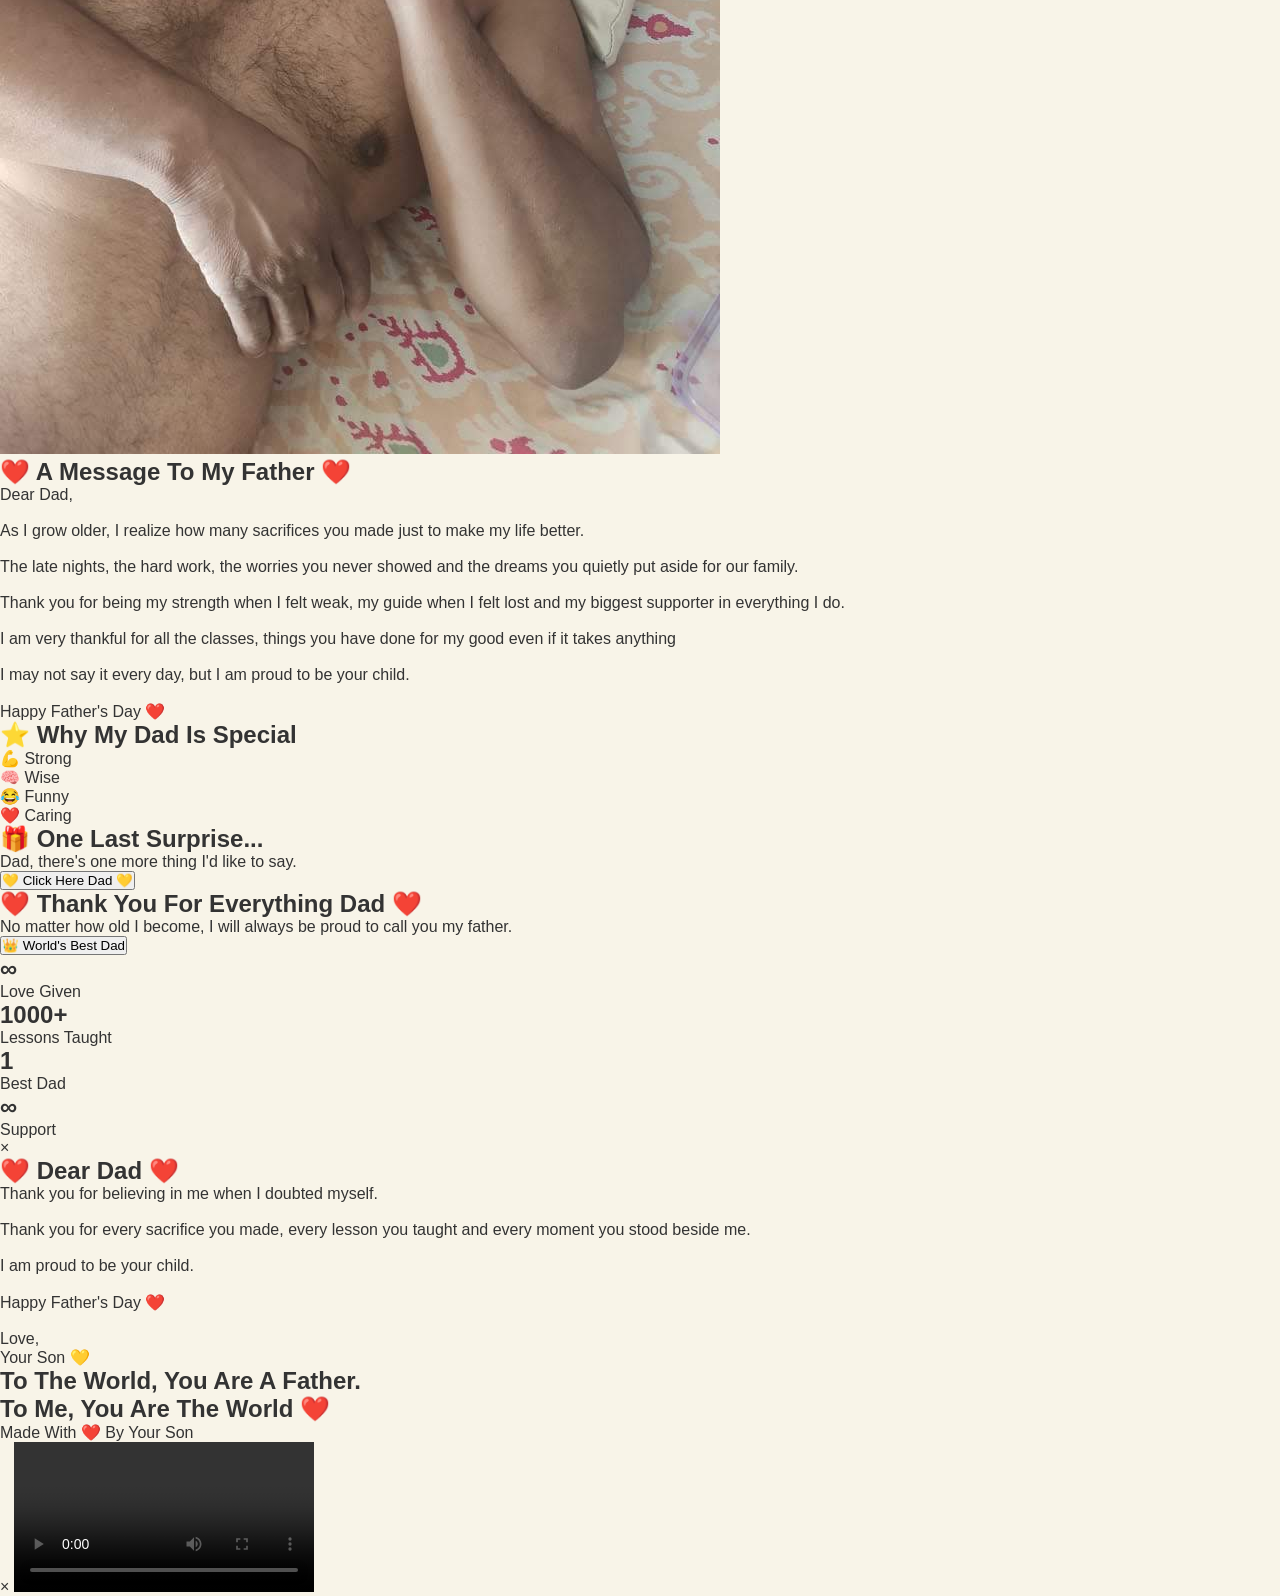
==== commit 1b6d418f: "Update index.html" ====
--- a/index.html
+++ b/index.html
@@ -369,7 +369,7 @@
 
         <video controls autoplay>
 
-            <source src="dad-message.mp4" type="video/mp4">
+            <source src="babuvid2.mp4" type="video/mp4">
 
         </video>
 
--- a/fathers day.css
+++ b/fathers day.css
@@ -10,6 +10,29 @@
     color: #333;
 }
 
+#loader {
+    position: fixed;
+    top: 0;
+    left: 0;
+    width: 100%;
+    height: 100vh;
+    background: linear-gradient(135deg,
+            #FFF9C4,
+            #fcc625);
+    display: flex;
+    justify-content: center;
+    align-items: center;
+    z-index: 9999;
+    color: rgb(66, 66, 66);
+    font-family: 'Baloo 2', cursive;
+    font-size: 20px;
+    transition: opacity 1s ease;
+}
+
+#loader h1 {
+    text-shadow: 0px 0px 10px white, 0px 0px 20px #fffd7a, 0px 0px 40px #fbff1b;
+    animation: float 2s ease-in-out infinite;
+
 /* HERO */
 
 .hero {
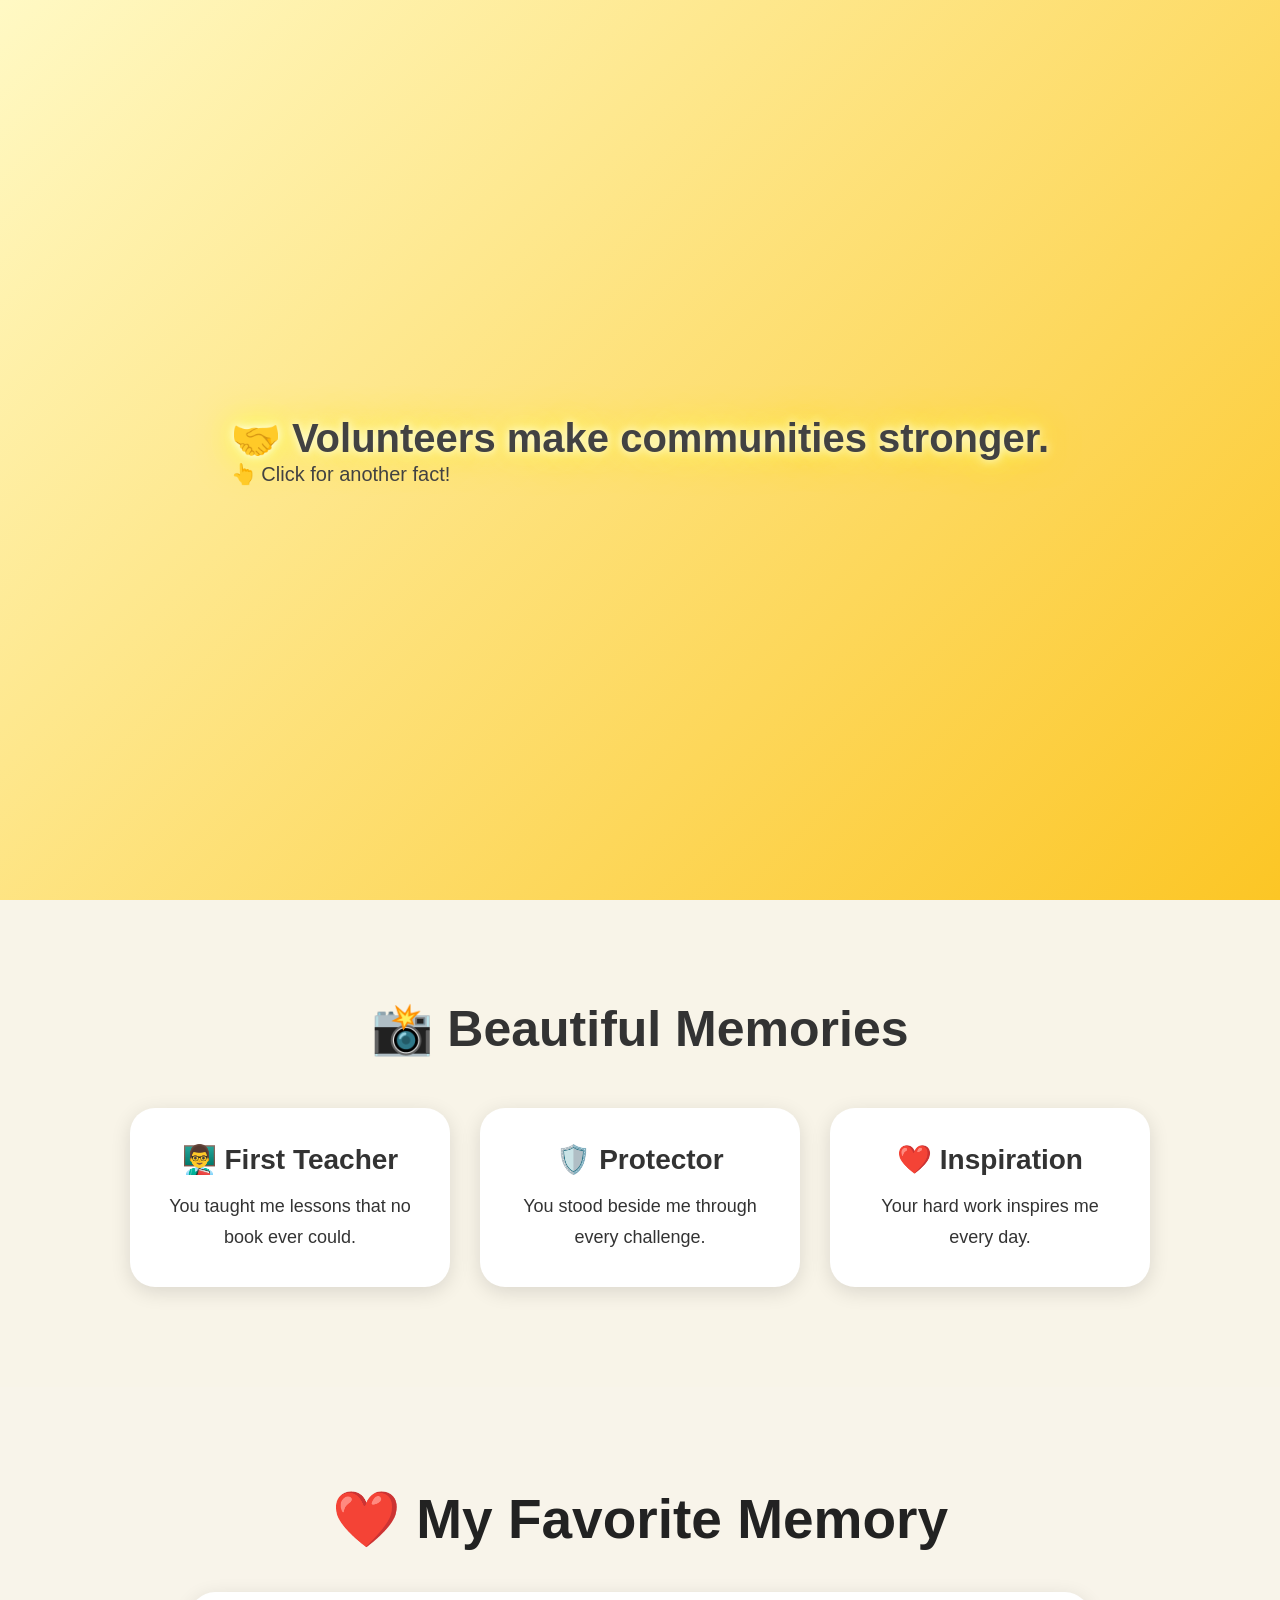
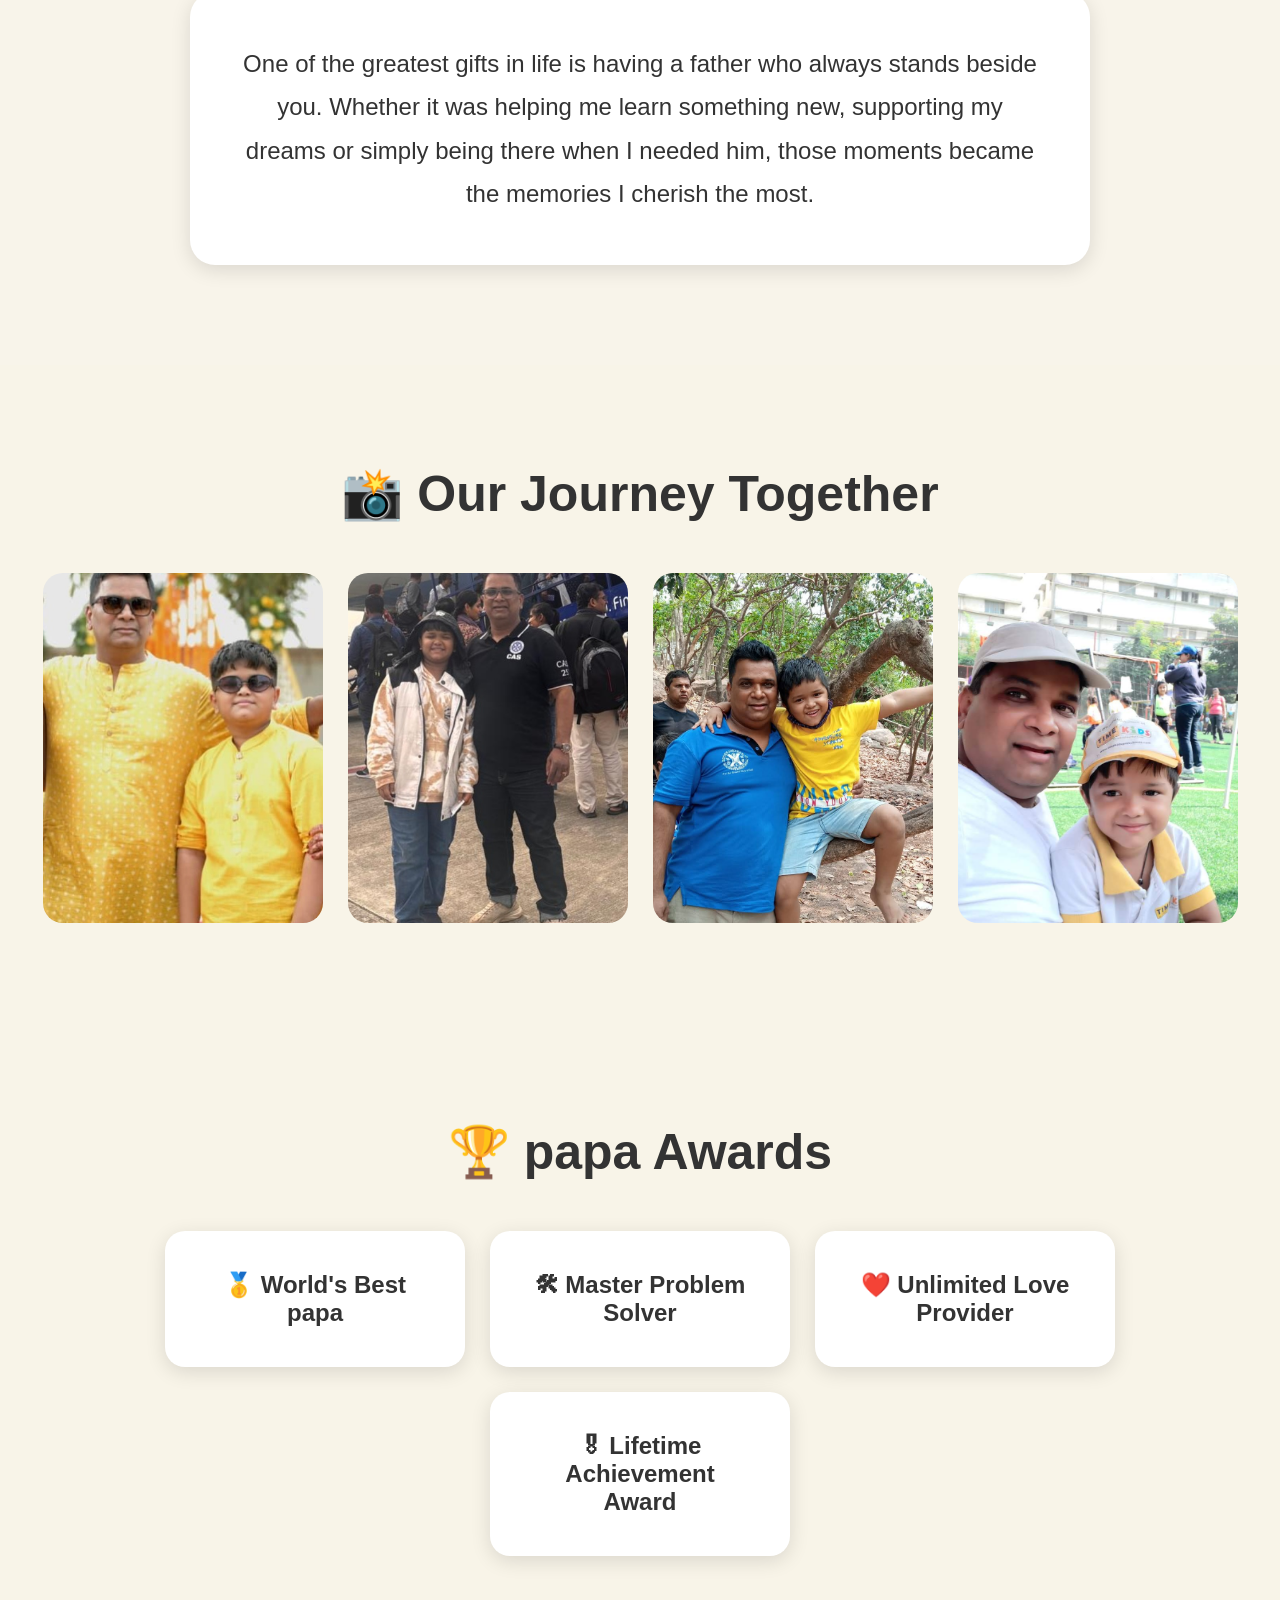
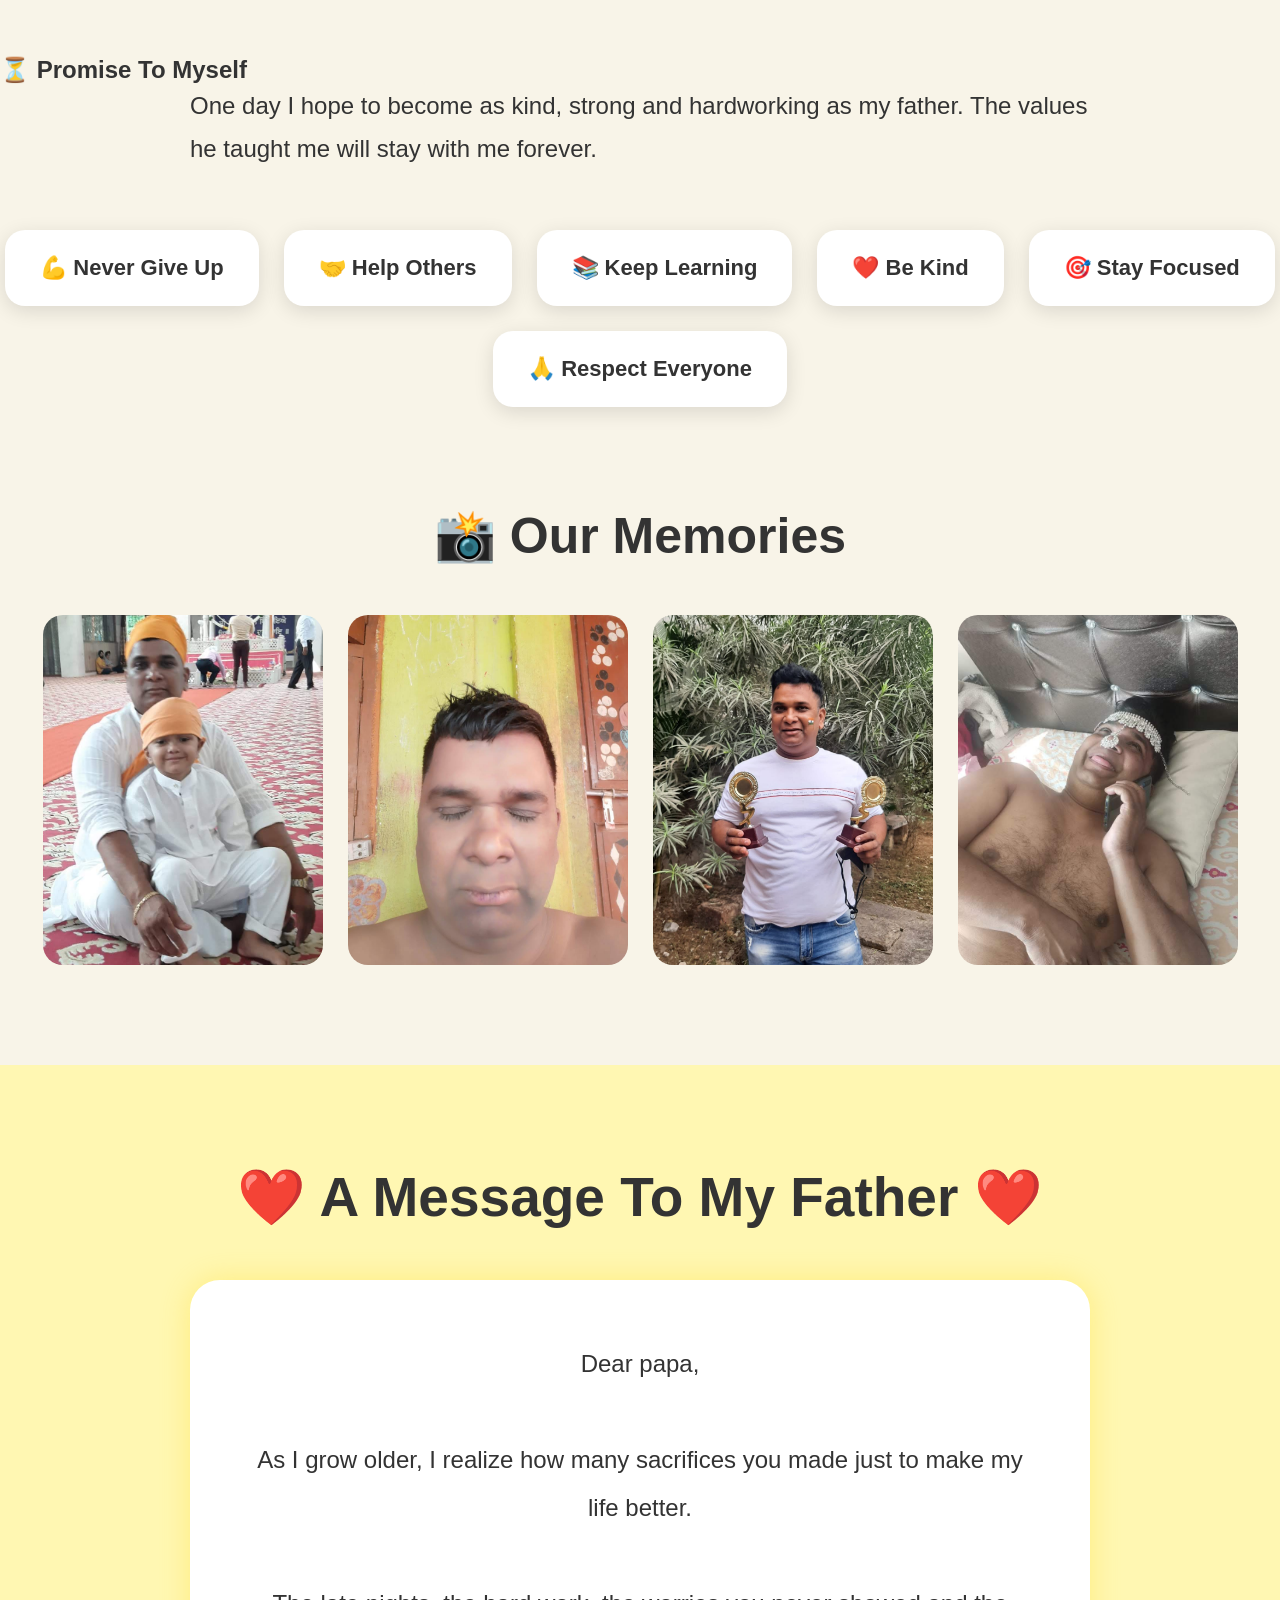
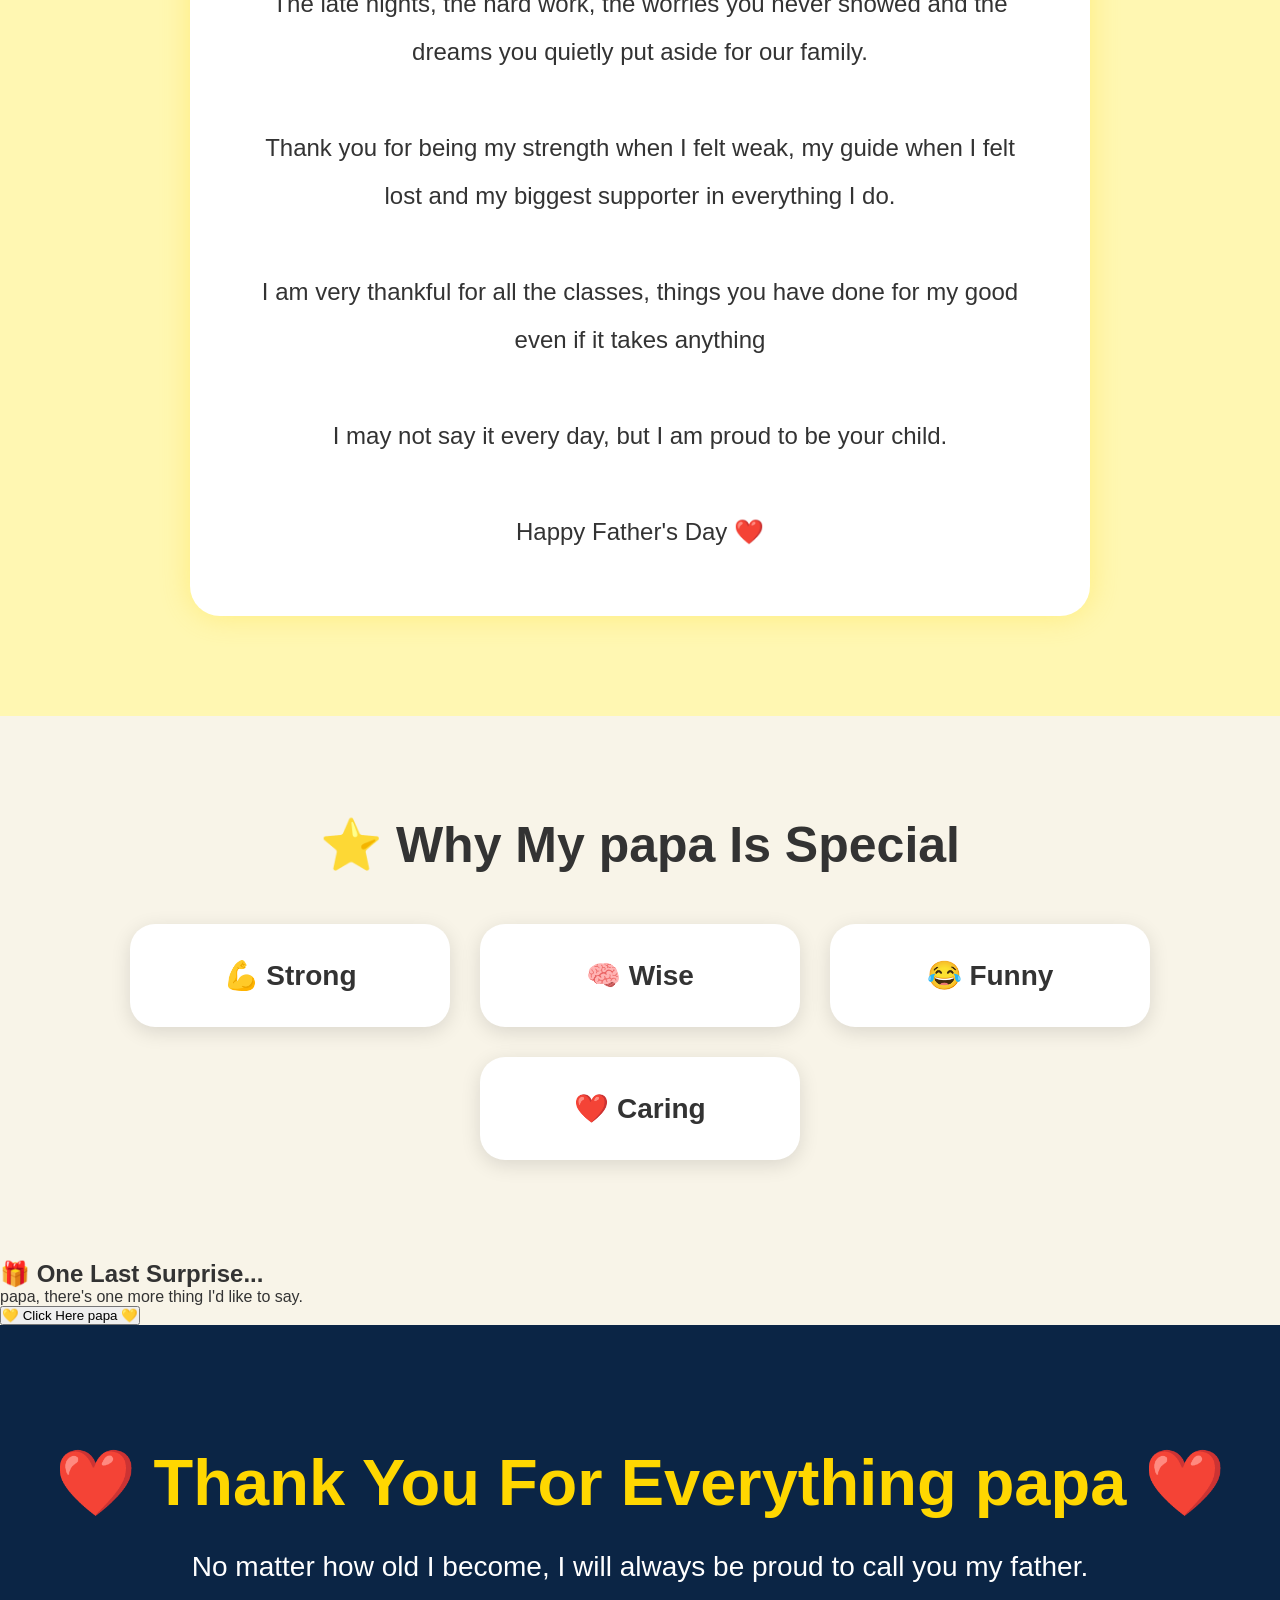
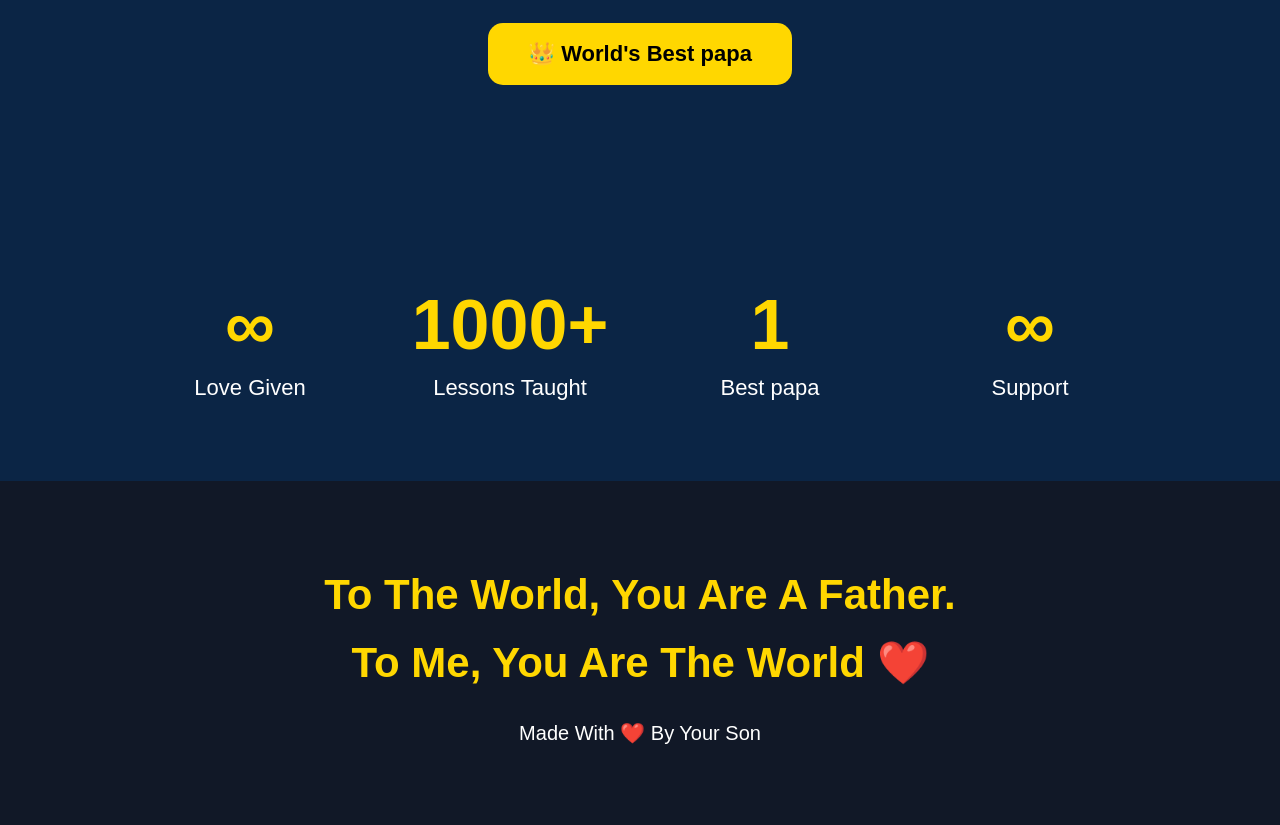
==== commit 485adbd0: "Update index.html" ====
--- a/index.html
+++ b/index.html
@@ -36,8 +36,8 @@
                 the first best friend.
             </p>
 
-        <button onclick="openDadPopup()">
-            💛 Thank You Dad
+        <button onclick="openpapaPopup()">
+            💛 Thank You papa
         </button>
 
         </div>
@@ -116,12 +116,12 @@
 
     <section class="awards">
     
-        <h2>🏆 Dad Awards</h2>
+        <h2>🏆 papa Awards</h2>
     
         <div class="award-cards">
     
             <div class="award-card">
-                🥇 World's Best Dad
+                🥇 World's Best papa
             </div>
     
             <div class="award-card">
@@ -140,7 +140,7 @@
     
     </section>
 
-    <section class="dad-values">
+    <section class="papa-values">
     
         <h2>⏳ Promise To Myself</h2>
     
@@ -195,7 +195,7 @@
     
             <p>
     
-                Dear Dad,
+                Dear papa,
     
                 <br><br>
     
@@ -234,7 +234,7 @@
 
     <section class="special">
 
-        <h2>⭐ Why My Dad Is Special</h2>
+        <h2>⭐ Why My papa Is Special</h2>
 
         <div class="cards">
 
@@ -252,18 +252,18 @@
     <h2>🎁 One Last Surprise...</h2>
 
     <p>
-        Dad, there's one more thing I'd like to say.
+        papa, there's one more thing I'd like to say.
     </p>
 
     <button onclick="openVideoPopup()">
-        💛 Click Here Dad 💛
+        💛 Click Here papa 💛
     </button>
 
 </section>
     
     <section class="final-thanks">
     
-        <h1>❤️ Thank You For Everything Dad ❤️</h1>
+        <h1>❤️ Thank You For Everything papa ❤️</h1>
     
         <p>
     
@@ -273,7 +273,7 @@
         </p>
     
         <button>
-            👑 World's Best Dad
+            👑 World's Best papa
         </button>
     
     </section>
@@ -292,7 +292,7 @@
 
         <div class="impact-box">
             <h1>1</h1>
-            <p>Best Dad</p>
+            <p>Best papa</p>
         </div>
 
         <div class="impact-box">
@@ -302,15 +302,15 @@
 
     </section>
 
-<div class="popup" id="dadPopup">
-
-    <div class="dad-popup-content">
-
-        <span class="dad-close" onclick="closeDadPopup()">
+<div class="popup" id="papaPopup">
+
+    <div class="popup-content">
+
+        <span class="papa-close" onclick="closepapaPopup()">
             &times;
         </span>
 
-        <h2>❤️ Dear Dad ❤️</h2>
+        <h2>❤️ Dear papa ❤️</h2>
 
         <p>
 
--- a/fathers day.css
+++ b/fathers day.css
@@ -32,6 +32,21 @@
 #loader h1 {
     text-shadow: 0px 0px 10px white, 0px 0px 20px #fffd7a, 0px 0px 40px #fbff1b;
     animation: float 2s ease-in-out infinite;
+}
+
+@keyframes float {
+    0% {
+        transform: translateY(0);
+    }
+
+    50% {
+        transform: translateY(-10px);
+    }
+
+    100% {
+        transform: translateY(0);
+    }
+}
 
 /* HERO */
 
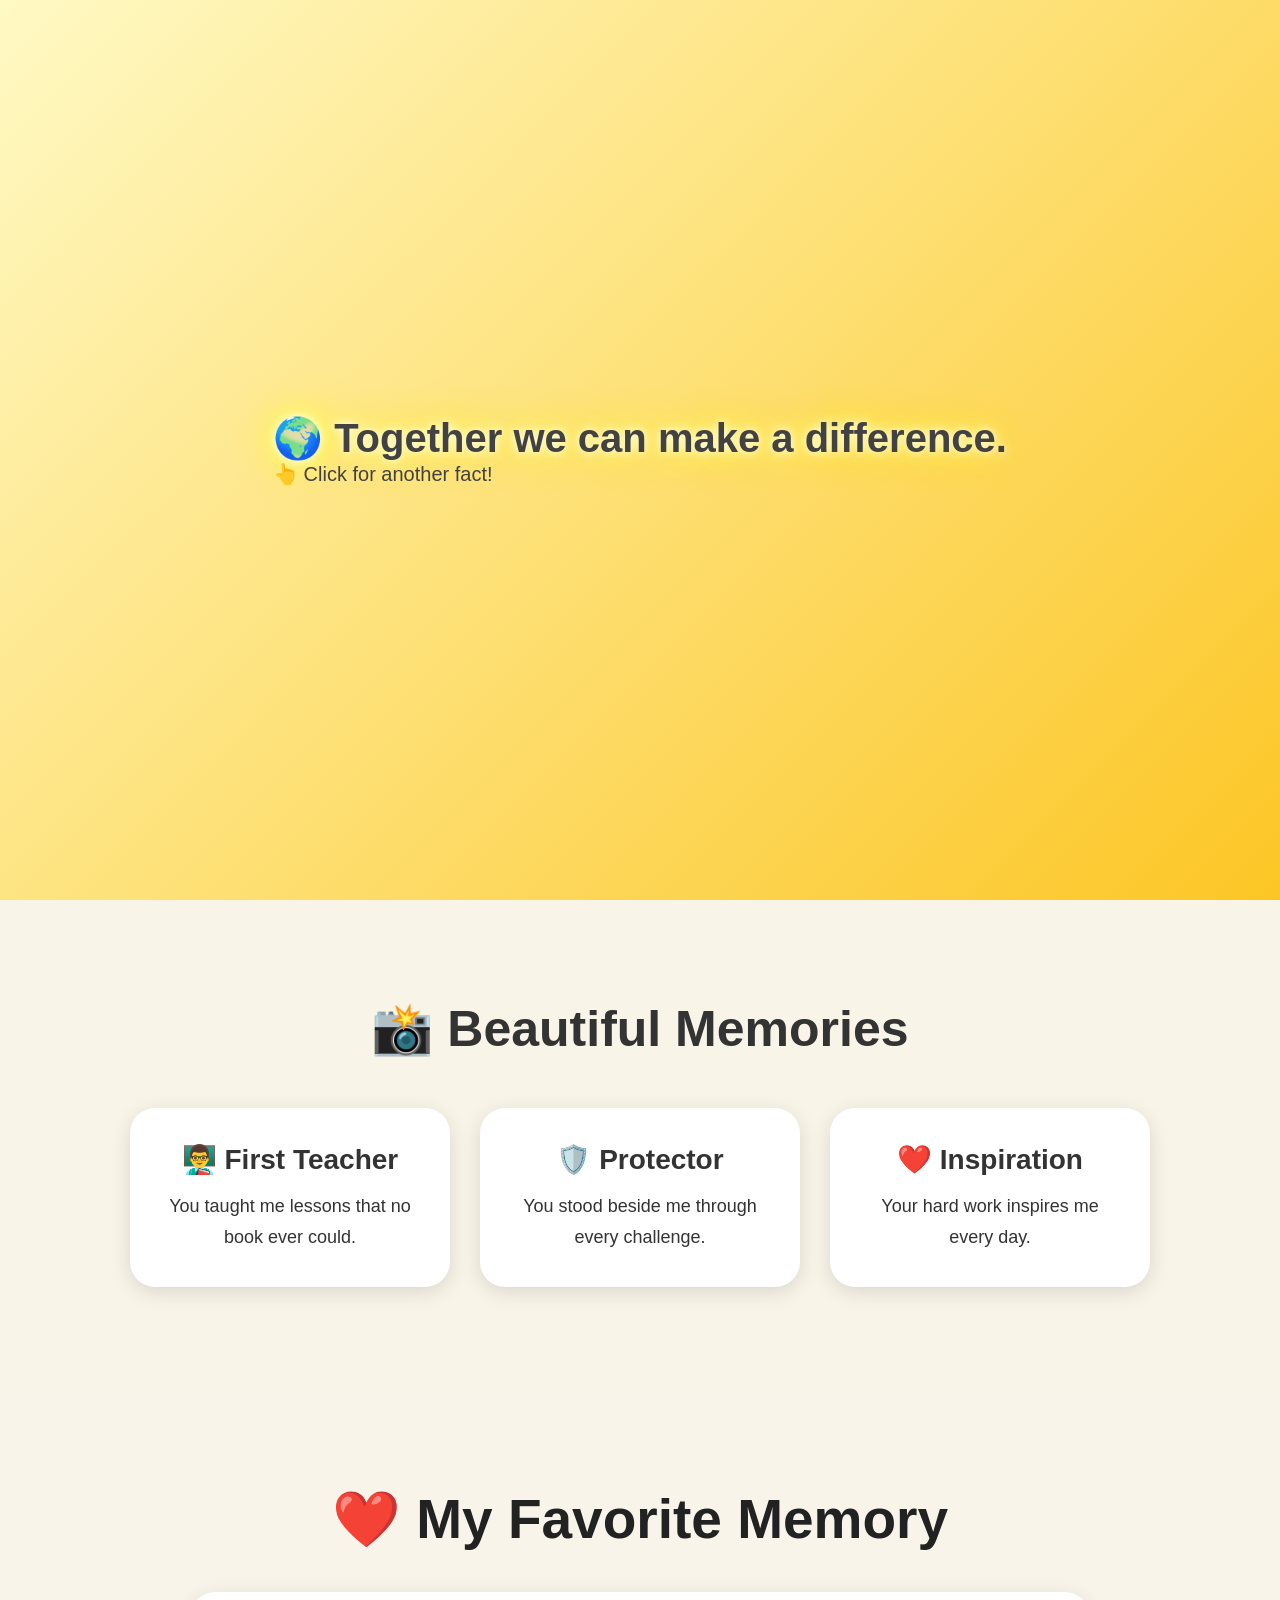
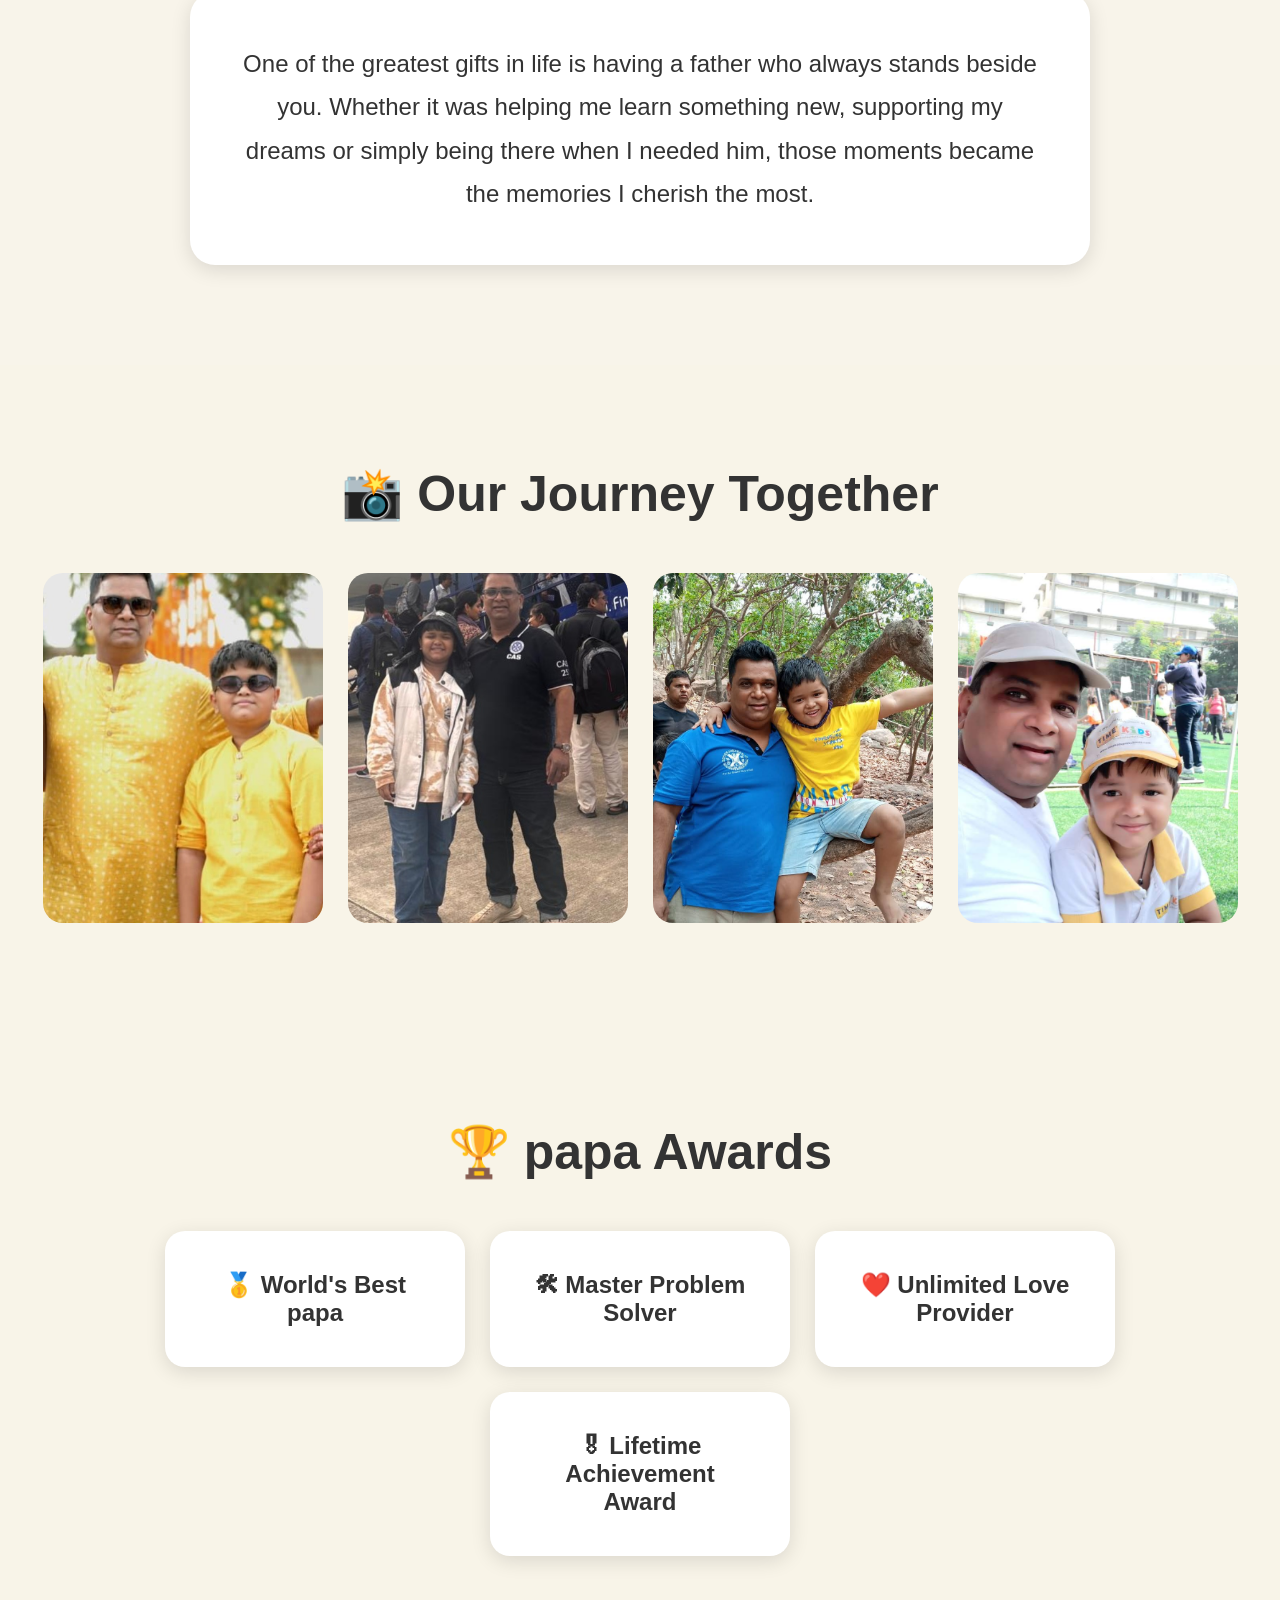
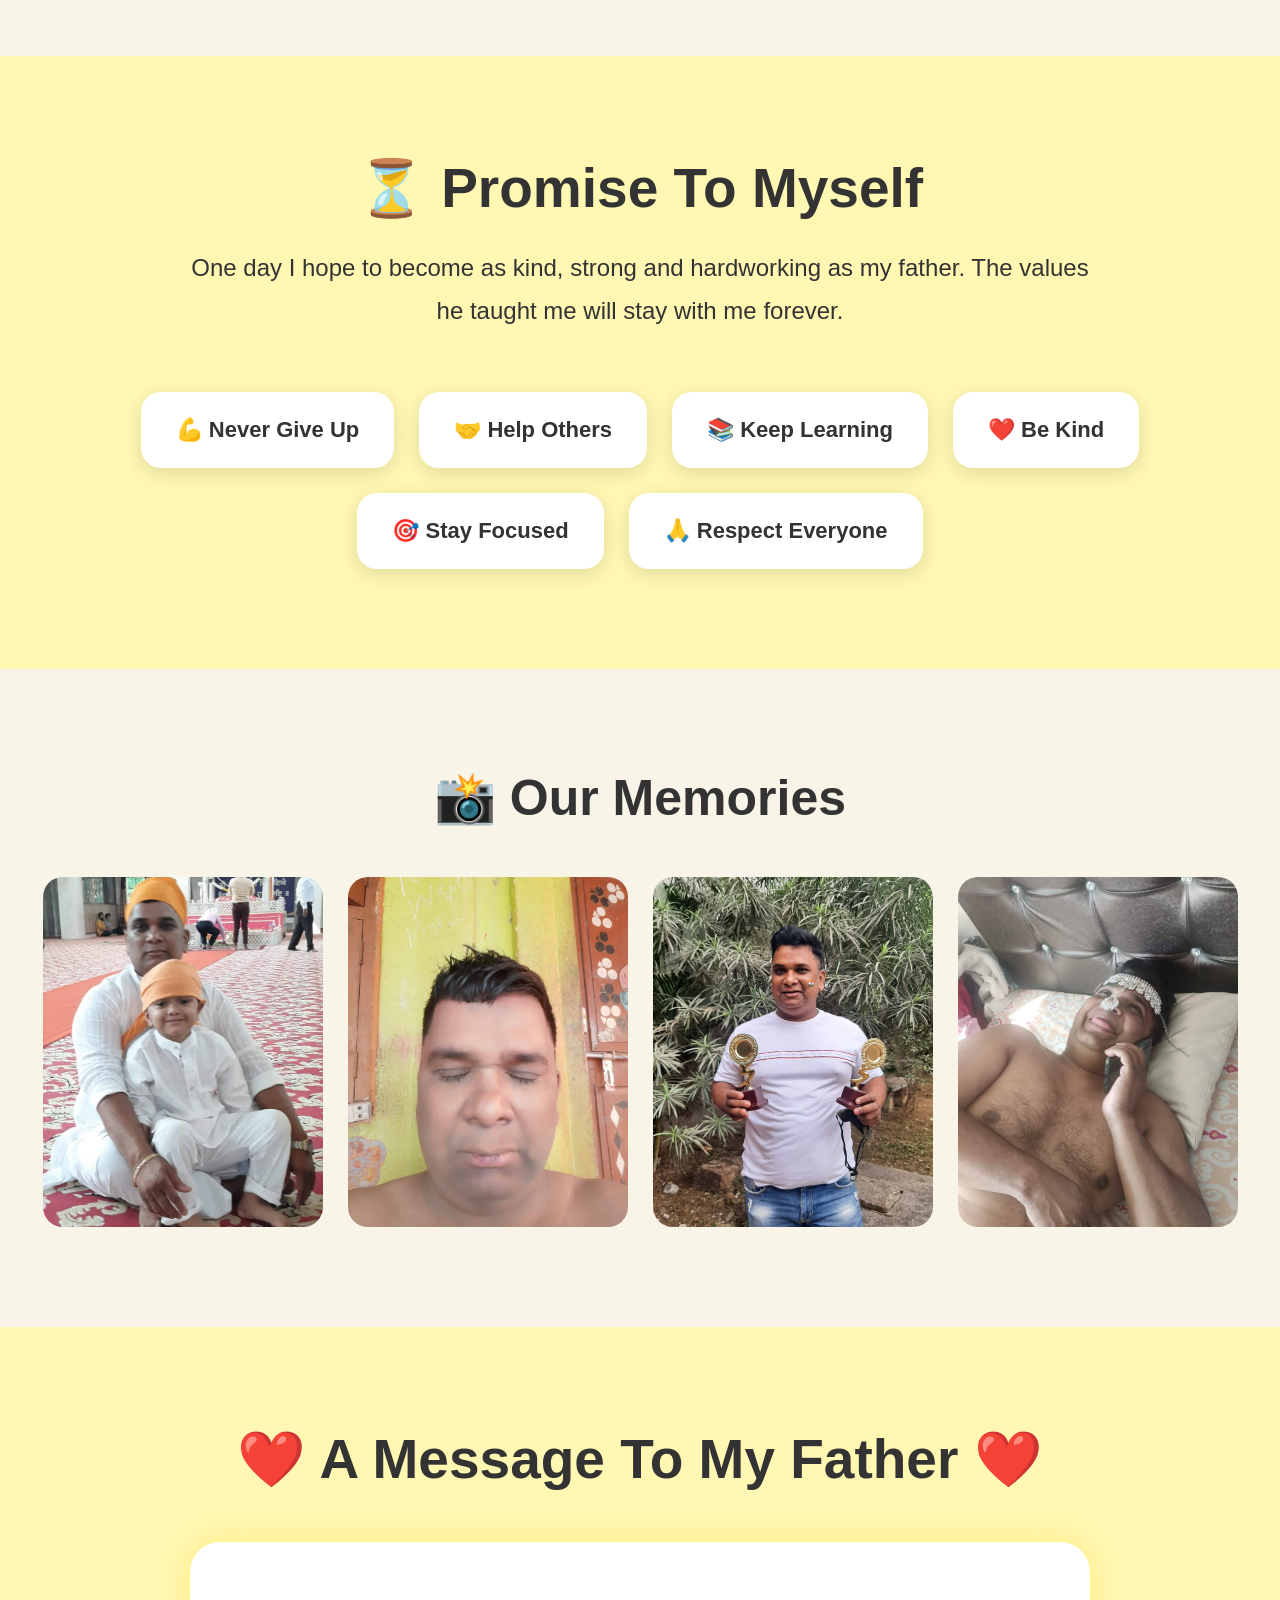
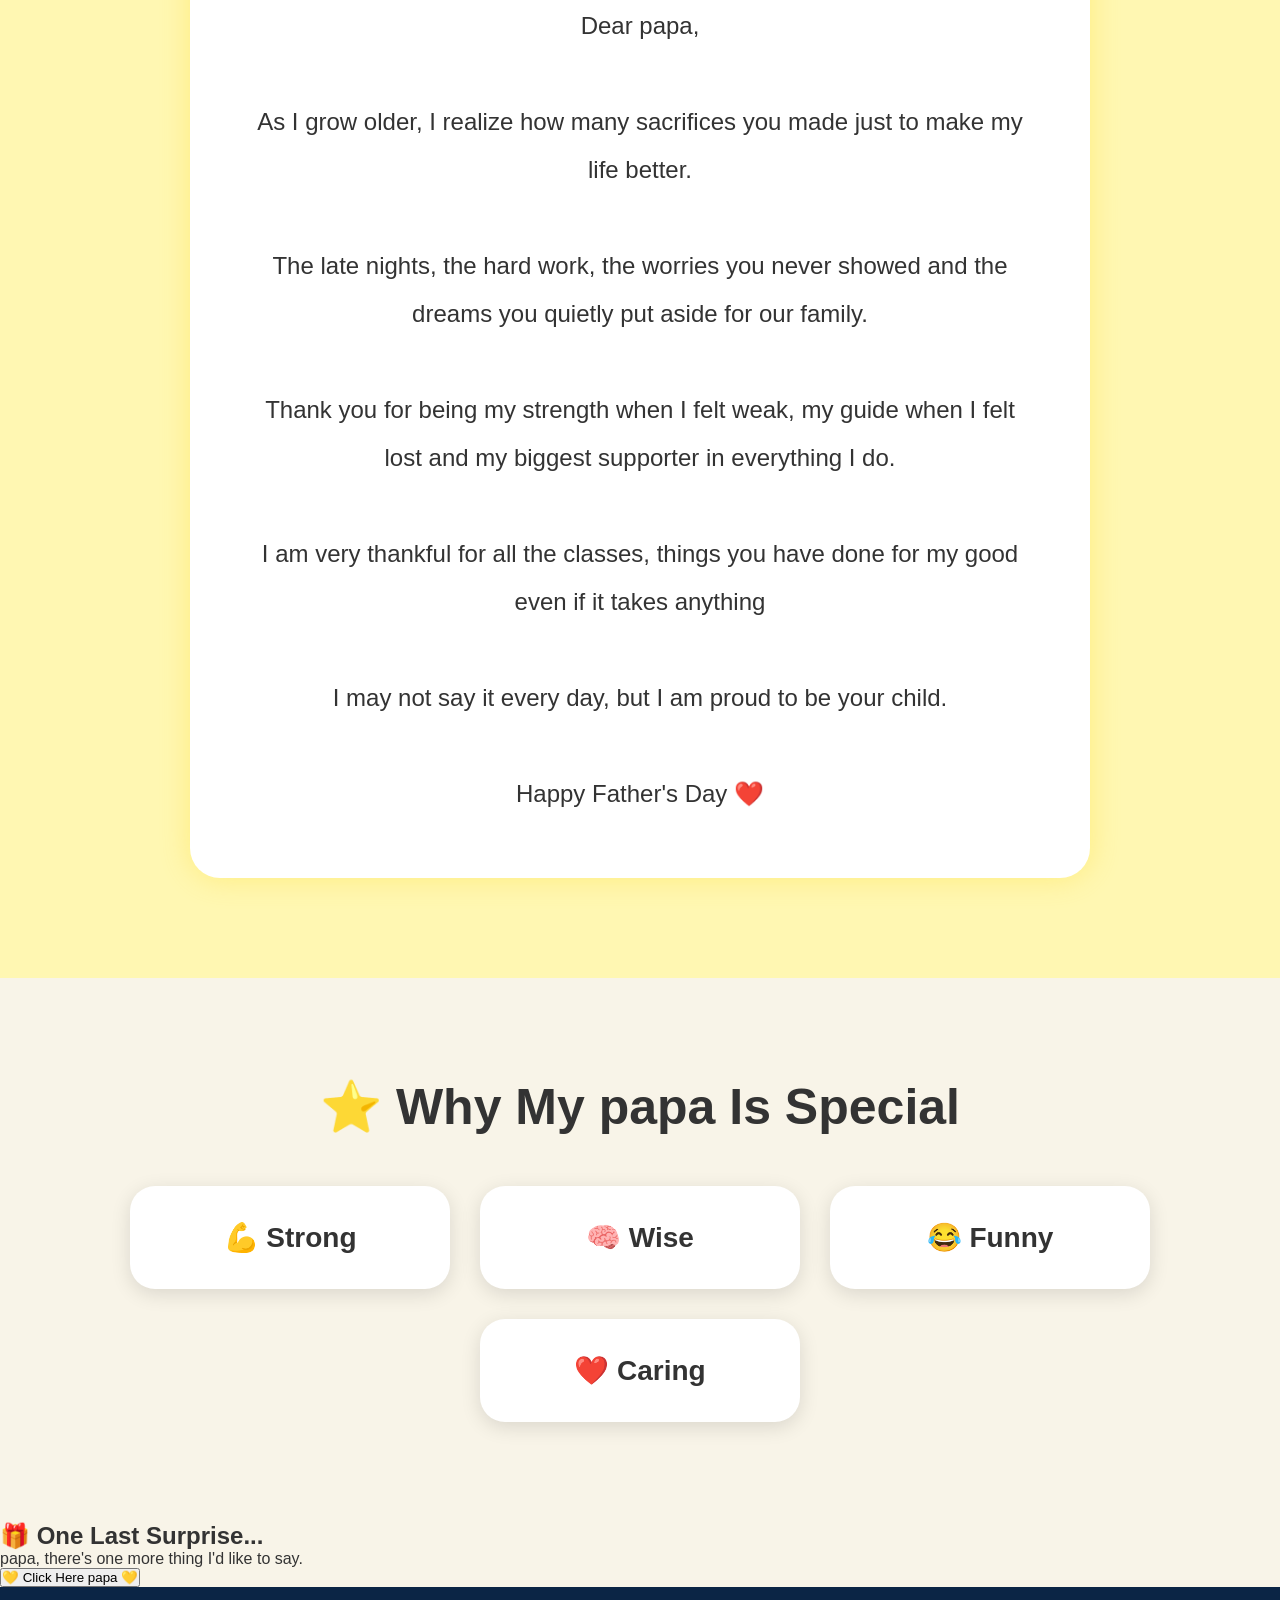
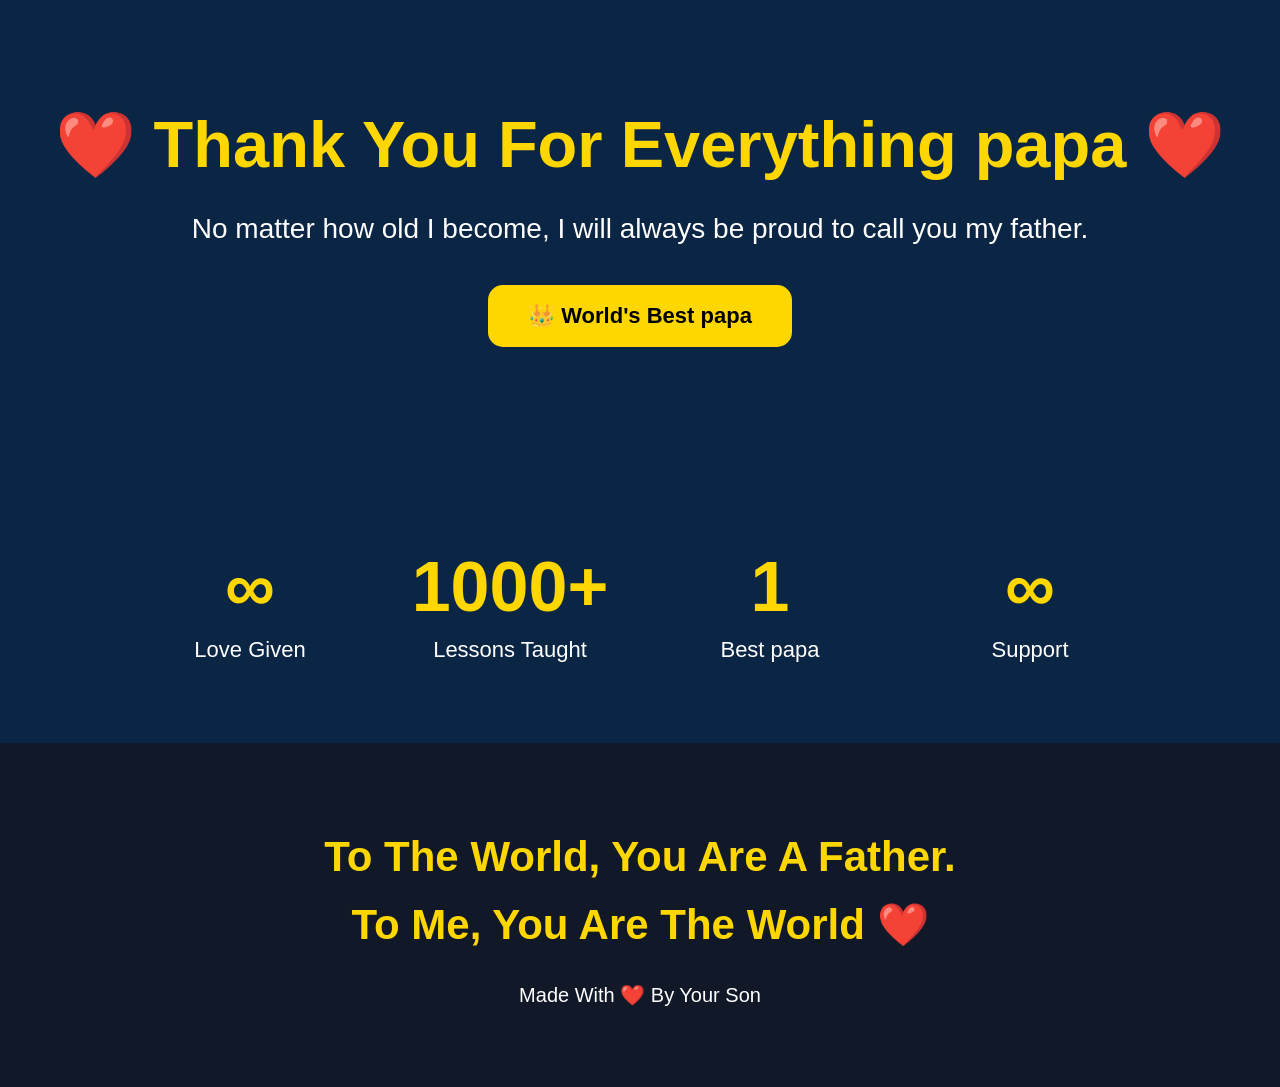
==== commit e6ec34ba: "Update index.html" ====
--- a/index.html
+++ b/index.html
@@ -9,7 +9,7 @@
 
     <title>Happy Father's Day ❤️</title>
 
-    <link rel="stylesheet" href="fathers day.css">
+    <link rel="stylesheet" href="sampark.css">
 
 </head>
 
@@ -356,7 +356,7 @@
 
     </footer>
 
-    <script src="fathers day.js"></script>
+    <script src="Sampark.js"></script>
 
 <div class="popup" id="videoPopup">
 
--- a/sampark.css
+++ b/sampark.css
@@ -0,0 +1,849 @@
+* {
+    margin: 0;
+    padding: 0;
+    box-sizing: border-box;
+    font-family: Arial, sans-serif;
+}
+
+body {
+    background: #f8f4e8;
+    color: #333;
+}
+
+#loader {
+    position: fixed;
+    top: 0;
+    left: 0;
+    width: 100%;
+    height: 100vh;
+    background: linear-gradient(135deg,
+            #FFF9C4,
+            #fcc625);
+    display: flex;
+    justify-content: center;
+    align-items: center;
+    z-index: 9999;
+    color: rgb(66, 66, 66);
+    font-family: 'Baloo 2', cursive;
+    font-size: 20px;
+    transition: opacity 1s ease;
+}
+
+#loader h1 {
+    text-shadow: 0px 0px 10px white, 0px 0px 20px #fffd7a, 0px 0px 40px #fbff1b;
+    animation: float 2s ease-in-out infinite;
+}
+
+@keyframes float {
+    0% {
+        transform: translateY(0);
+    }
+
+    50% {
+        transform: translateY(-10px);
+    }
+
+    100% {
+        transform: translateY(0);
+    }
+}
+
+/* HERO */
+
+.hero {
+
+    height: 100vh;
+
+    background:
+        linear-gradient(rgba(0, 0, 0, .45),
+            rgba(0, 0, 0, .45)),
+        url("https://images.unsplash.com/photo-1511895426328-dc8714191300") center/cover;
+
+    display: flex;
+
+    justify-content: center;
+
+    align-items: center;
+
+    text-align: center;
+
+    color: white;
+}
+
+.overlay {
+
+    max-width: 900px;
+
+    padding: 20px;
+}
+
+.hero h1 {
+
+    font-size: 80px;
+
+    margin-bottom: 20px;
+
+    text-shadow:
+        0 0 15px gold,
+        0 0 30px gold;
+}
+
+.hero p {
+
+    font-size: 28px;
+
+    margin-bottom: 40px;
+
+    line-height: 1.5;
+}
+
+.hero button {
+
+    background: #ffd700;
+
+    border: none;
+
+    padding: 18px 40px;
+
+    border-radius: 15px;
+
+    font-size: 22px;
+
+    font-weight: bold;
+
+    cursor: pointer;
+
+    transition: .3s;
+}
+
+.hero button:hover {
+
+    transform: scale(1.08);
+
+    box-shadow:
+        0 0 20px gold,
+        0 0 40px gold;
+}
+
+/* MEMORIES */
+
+.memories {
+
+    padding: 100px 40px;
+
+    text-align: center;
+}
+
+.memories h2 {
+
+    font-size: 50px;
+
+    margin-bottom: 50px;
+}
+
+.cards {
+
+    display: flex;
+
+    justify-content: center;
+
+    gap: 30px;
+
+    flex-wrap: wrap;
+}
+
+.card {
+
+    width: 320px;
+
+    background: white;
+
+    padding: 35px;
+
+    border-radius: 25px;
+
+    box-shadow:
+        0 5px 20px rgba(0, 0, 0, .12);
+
+    transition: .3s;
+}
+
+.card:hover {
+
+    transform: translateY(-10px);
+
+    box-shadow:
+        0 0 25px gold;
+}
+
+.card h3 {
+
+    margin-bottom: 15px;
+
+    font-size: 28px;
+}
+
+.card p {
+
+    font-size: 18px;
+
+    line-height: 1.7;
+}
+
+/* LETTER */
+
+.letter {
+
+    padding: 100px 20px;
+
+    display: flex;
+
+    justify-content: center;
+}
+
+.letter-box {
+
+    max-width: 900px;
+
+    background: rgba(255, 255, 255, .85);
+
+    backdrop-filter: blur(10px);
+
+    padding: 50px;
+
+    border-radius: 30px;
+
+    text-align: center;
+
+    box-shadow:
+        0 0 30px rgba(255, 215, 0, .25);
+}
+
+.letter-box h2 {
+
+    font-size: 45px;
+
+    margin-bottom: 30px;
+}
+
+.letter-box p {
+
+    font-size: 22px;
+
+    line-height: 2;
+}
+
+/* SPECIAL */
+
+.special {
+
+    padding: 100px 20px;
+
+    text-align: center;
+}
+
+.special h2 {
+
+    font-size: 50px;
+
+    margin-bottom: 50px;
+}
+
+.special .card {
+
+    font-size: 28px;
+
+    font-weight: bold;
+}
+
+/* IMPACT */
+
+.impact {
+
+    background: #0b2545;
+
+    color: white;
+
+    padding: 80px 20px;
+
+    display: flex;
+
+    justify-content: center;
+
+    gap: 60px;
+
+    flex-wrap: wrap;
+
+    text-align: center;
+}
+
+.impact-box {
+
+    min-width: 200px;
+}
+
+.impact-box h1 {
+
+    font-size: 70px;
+
+    color: #ffd700;
+
+    margin-bottom: 10px;
+}
+
+.impact-box p {
+
+    font-size: 22px;
+}
+
+/* FOOTER */
+
+footer {
+
+    background: #111827;
+
+    color: white;
+
+    text-align: center;
+
+    padding: 80px 20px;
+}
+
+footer h2 {
+
+    font-size: 42px;
+
+    line-height: 1.6;
+
+    margin-bottom: 25px;
+
+    color: #ffd700;
+}
+
+footer p {
+
+    font-size: 20px;
+}
+
+/* POPUP */
+
+.popup {
+
+    display: none;
+
+    position: fixed;
+
+    top: 0;
+
+    left: 0;
+
+    width: 100%;
+
+    height: 100%;
+
+    background: rgba(0, 0, 0, .75);
+
+    justify-content: center;
+
+    align-items: center;
+
+    z-index: 9999;
+}
+
+.popup-content {
+
+    background: white;
+
+    width: 500px;
+
+    padding: 40px;
+
+    border-radius: 25px;
+
+    text-align: center;
+
+    position: relative;
+}
+
+.popup-content h2 {
+
+    font-size: 35px;
+
+    margin-bottom: 20px;
+}
+
+.popup-content p {
+
+    font-size: 22px;
+
+    line-height: 1.8;
+}
+
+.close {
+
+    position: absolute;
+
+    top: 15px;
+
+    right: 25px;
+
+    font-size: 35px;
+
+    cursor: pointer;
+}
+
+/* MOBILE */
+
+@media(max-width:768px) {
+
+    .hero h1 {
+
+        font-size: 50px;
+    }
+
+    .hero p {
+
+        font-size: 20px;
+    }
+
+    .memories h2,
+    .special h2,
+    .letter-box h2 {
+
+        font-size: 35px;
+    }
+
+    .impact-box h1 {
+
+        font-size: 50px;
+    }
+
+    footer h2 {
+
+        font-size: 30px;
+    }
+}
+
+.emotional-section {
+
+    padding: 100px 20px;
+
+    text-align: center;
+
+    background: #fff7b2;
+
+}
+
+.emotional-section h2 {
+
+    font-size: 55px;
+
+    margin-bottom: 50px;
+
+}
+
+.emotional-box {
+
+    max-width: 900px;
+
+    margin: auto;
+
+    background: white;
+
+    padding: 60px;
+
+    border-radius: 30px;
+
+    box-shadow:
+        0 0 30px rgba(255, 215, 0, .3);
+
+}
+
+.emotional-box p {
+
+    font-size: 24px;
+
+    line-height: 2;
+
+}
+
+.gallery {
+
+    padding: 100px 20px;
+
+    text-align: center;
+
+}
+
+.gallery h2 {
+
+    font-size: 50px;
+
+    margin-bottom: 50px;
+
+}
+
+.gallery-container {
+
+    display: flex;
+
+    justify-content: center;
+
+    gap: 25px;
+
+    flex-wrap: wrap;
+
+}
+
+.gallery-container img {
+
+    width: 280px;
+
+    height: 350px;
+
+    object-fit: cover;
+
+    border-radius: 20px;
+
+    transition: .3s;
+
+}
+
+.gallery-container img:hover {
+
+    transform: scale(1.05);
+
+    box-shadow:
+        0 0 25px gold;
+
+}
+
+.memors {
+
+    padding: 100px 20px;
+
+    text-align: center;
+
+}
+
+.memors h2 {
+
+    font-size: 50px;
+
+    margin-bottom: 50px;
+
+}
+
+.memors-container {
+
+    display: flex;
+
+    justify-content: center;
+
+    gap: 25px;
+
+    flex-wrap: wrap;
+
+}
+
+.memors-container img {
+
+    width: 280px;
+
+    height: 350px;
+
+    object-fit: cover;
+
+    border-radius: 20px;
+
+    transition: .3s;
+
+}
+
+.memors-container img:hover {
+
+    transform: scale(1.05);
+
+    box-shadow:
+        0 0 25px gold;
+
+}
+
+
+.awards {
+
+    padding: 100px 20px;
+
+    text-align: center;
+
+}
+
+.awards h2 {
+
+    font-size: 50px;
+
+    margin-bottom: 50px;
+
+}
+
+.award-cards {
+
+    display: flex;
+
+    justify-content: center;
+
+    gap: 25px;
+
+    flex-wrap: wrap;
+
+}
+
+.award-card {
+
+    width: 300px;
+
+    background: white;
+
+    padding: 40px;
+
+    border-radius: 20px;
+
+    font-size: 24px;
+
+    font-weight: bold;
+
+    transition: .3s;
+
+    box-shadow:
+        0 5px 20px rgba(0, 0, 0, .12);
+
+}
+
+.award-card:hover {
+
+    transform: translateY(-10px);
+
+    box-shadow:
+        0 0 25px gold;
+
+}
+
+.final-thanks {
+
+    background: #0b2545;
+
+    color: white;
+
+    text-align: center;
+
+    padding: 120px 20px;
+
+}
+
+.final-thanks h1 {
+
+    font-size: 65px;
+
+    margin-bottom: 30px;
+
+    color: #ffd700;
+
+}
+
+.final-thanks p {
+
+    font-size: 28px;
+
+    margin-bottom: 40px;
+
+}
+
+.final-thanks button {
+
+    background: #ffd700;
+
+    border: none;
+
+    padding: 18px 40px;
+
+    border-radius: 15px;
+
+    font-size: 22px;
+
+    font-weight: bold;
+
+}
+
+.papa-values {
+
+    padding: 100px 20px;
+
+    text-align: center;
+
+    background: #fff7b2;
+
+}
+
+.papa-values h2 {
+
+    font-size: 55px;
+
+    margin-bottom: 25px;
+
+}
+
+.promise-text {
+
+    max-width: 900px;
+
+    margin: auto;
+
+    font-size: 24px;
+
+    line-height: 1.8;
+
+    margin-bottom: 60px;
+
+}
+
+.values-container {
+
+    display: flex;
+
+    justify-content: center;
+
+    gap: 25px;
+
+    flex-wrap: wrap;
+
+}
+
+.value-card {
+
+    background: white;
+
+    padding: 25px 35px;
+
+    border-radius: 20px;
+
+    font-size: 22px;
+
+    font-weight: bold;
+
+    box-shadow: 0 5px 20px rgba(0, 0, 0, .12);
+
+    transition: .3s;
+
+}
+
+.value-card:hover {
+
+    transform: translateY(-8px);
+
+    box-shadow: 0 0 20px gold;
+
+}
+
+.memory-story {
+
+    padding: 100px 20px;
+
+    text-align: center;
+
+    background: #f8f4ea;
+
+}
+
+.memory-story h2 {
+
+    font-size: 55px;
+
+    margin-bottom: 40px;
+
+    color: #222;
+
+}
+
+.story-box {
+
+    max-width: 900px;
+
+    margin: auto;
+
+    background: white;
+
+    padding: 50px;
+
+    border-radius: 25px;
+
+    box-shadow: 0 5px 20px rgba(0, 0, 0, .12);
+
+}
+
+.story-box p {
+
+    font-size: 24px;
+
+    line-height: 1.8;
+
+    color: #333;
+
+}
+
+.papa-popup-content {
+
+    background: white;
+
+    width: 500px;
+
+    max-width: 90%;
+
+    padding: 35px;
+
+    border-radius: 20px;
+
+    text-align: center;
+
+    position: relative;
+
+    box-shadow: 0 0 30px rgba(0, 0, 0, .2);
+
+}
+
+.papa-close {
+
+    position: absolute;
+
+    top: 15px;
+
+    right: 20px;
+
+    font-size: 28px;
+
+    font-weight: bold;
+
+    cursor: pointer;
+
+    color: #555;
+
+}
+
+.papa-close:hover {
+
+    color: red;
+
+}
+
+.papa-popup-content h2 {
+
+    margin-bottom: 20px;
+
+}
+
+.papa-popup-content p {
+
+    font-size: 18px;
+
+    line-height: 1.8;
+
+}
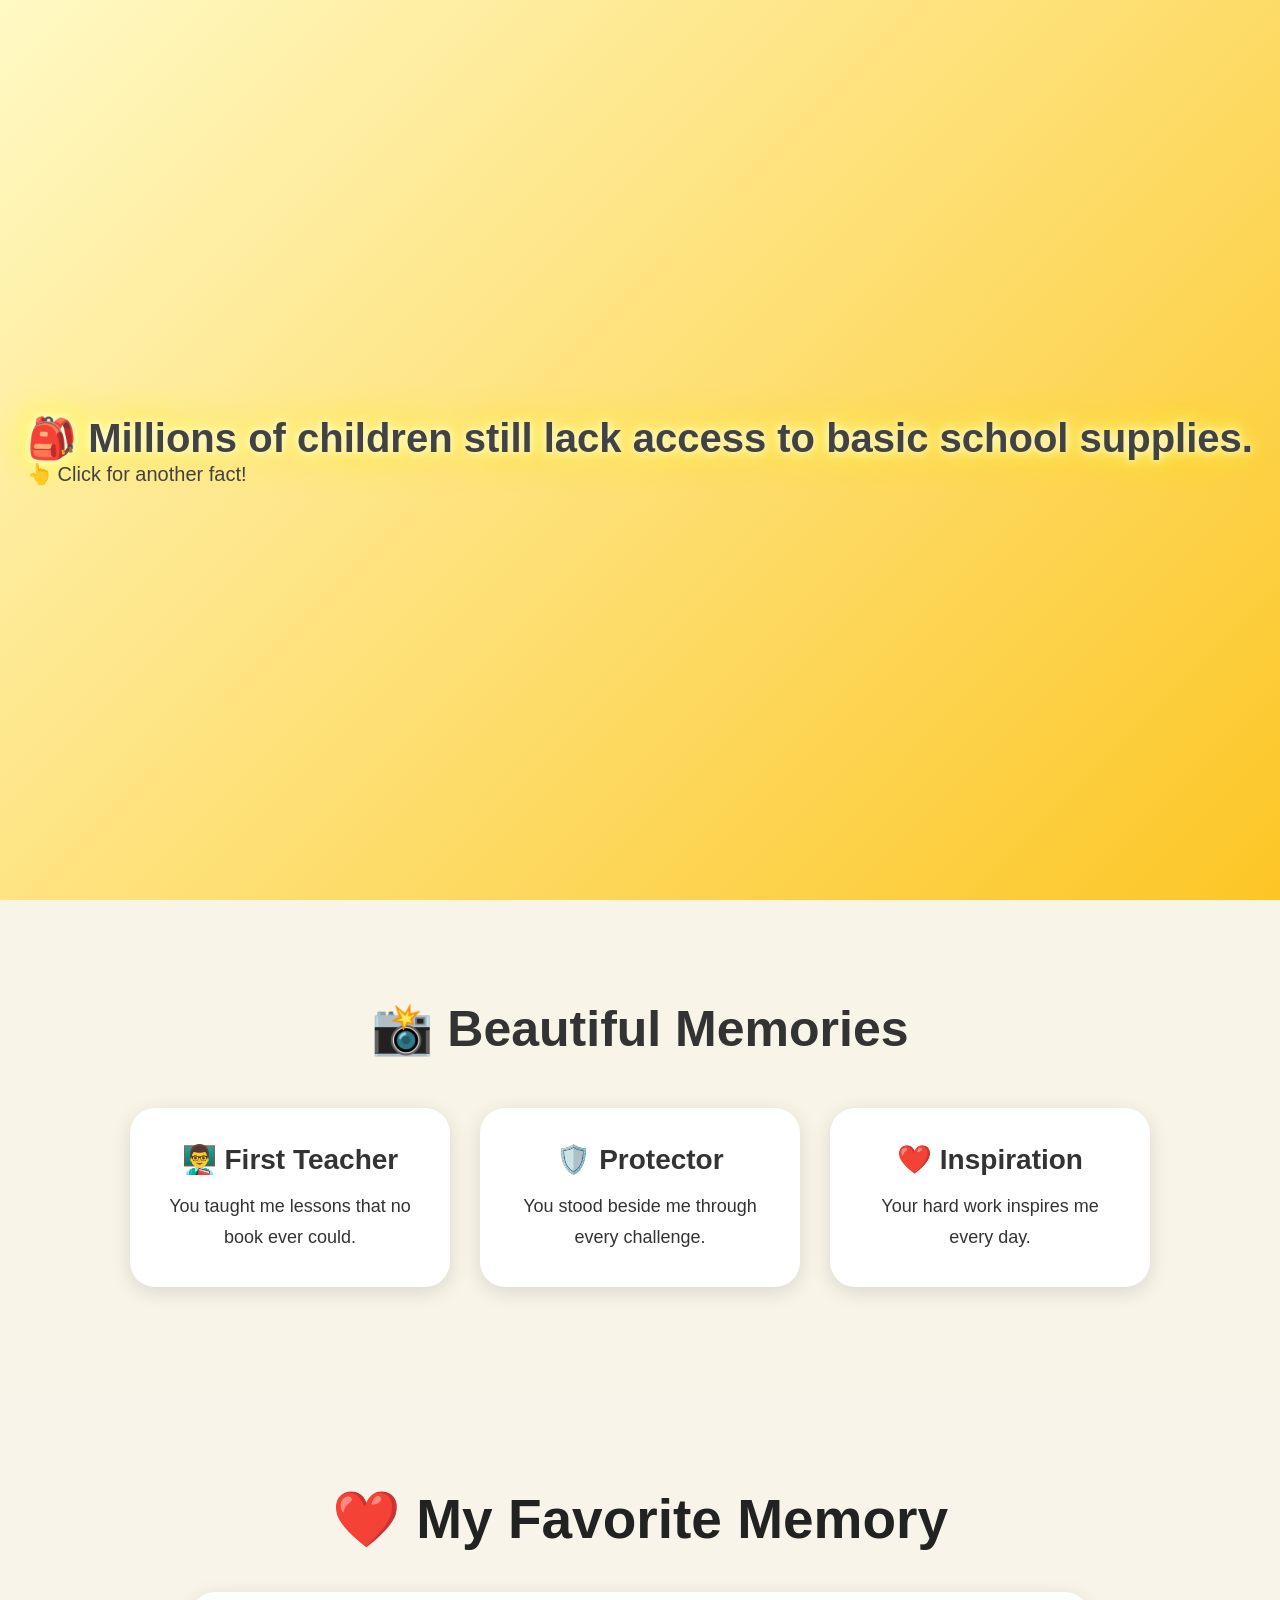
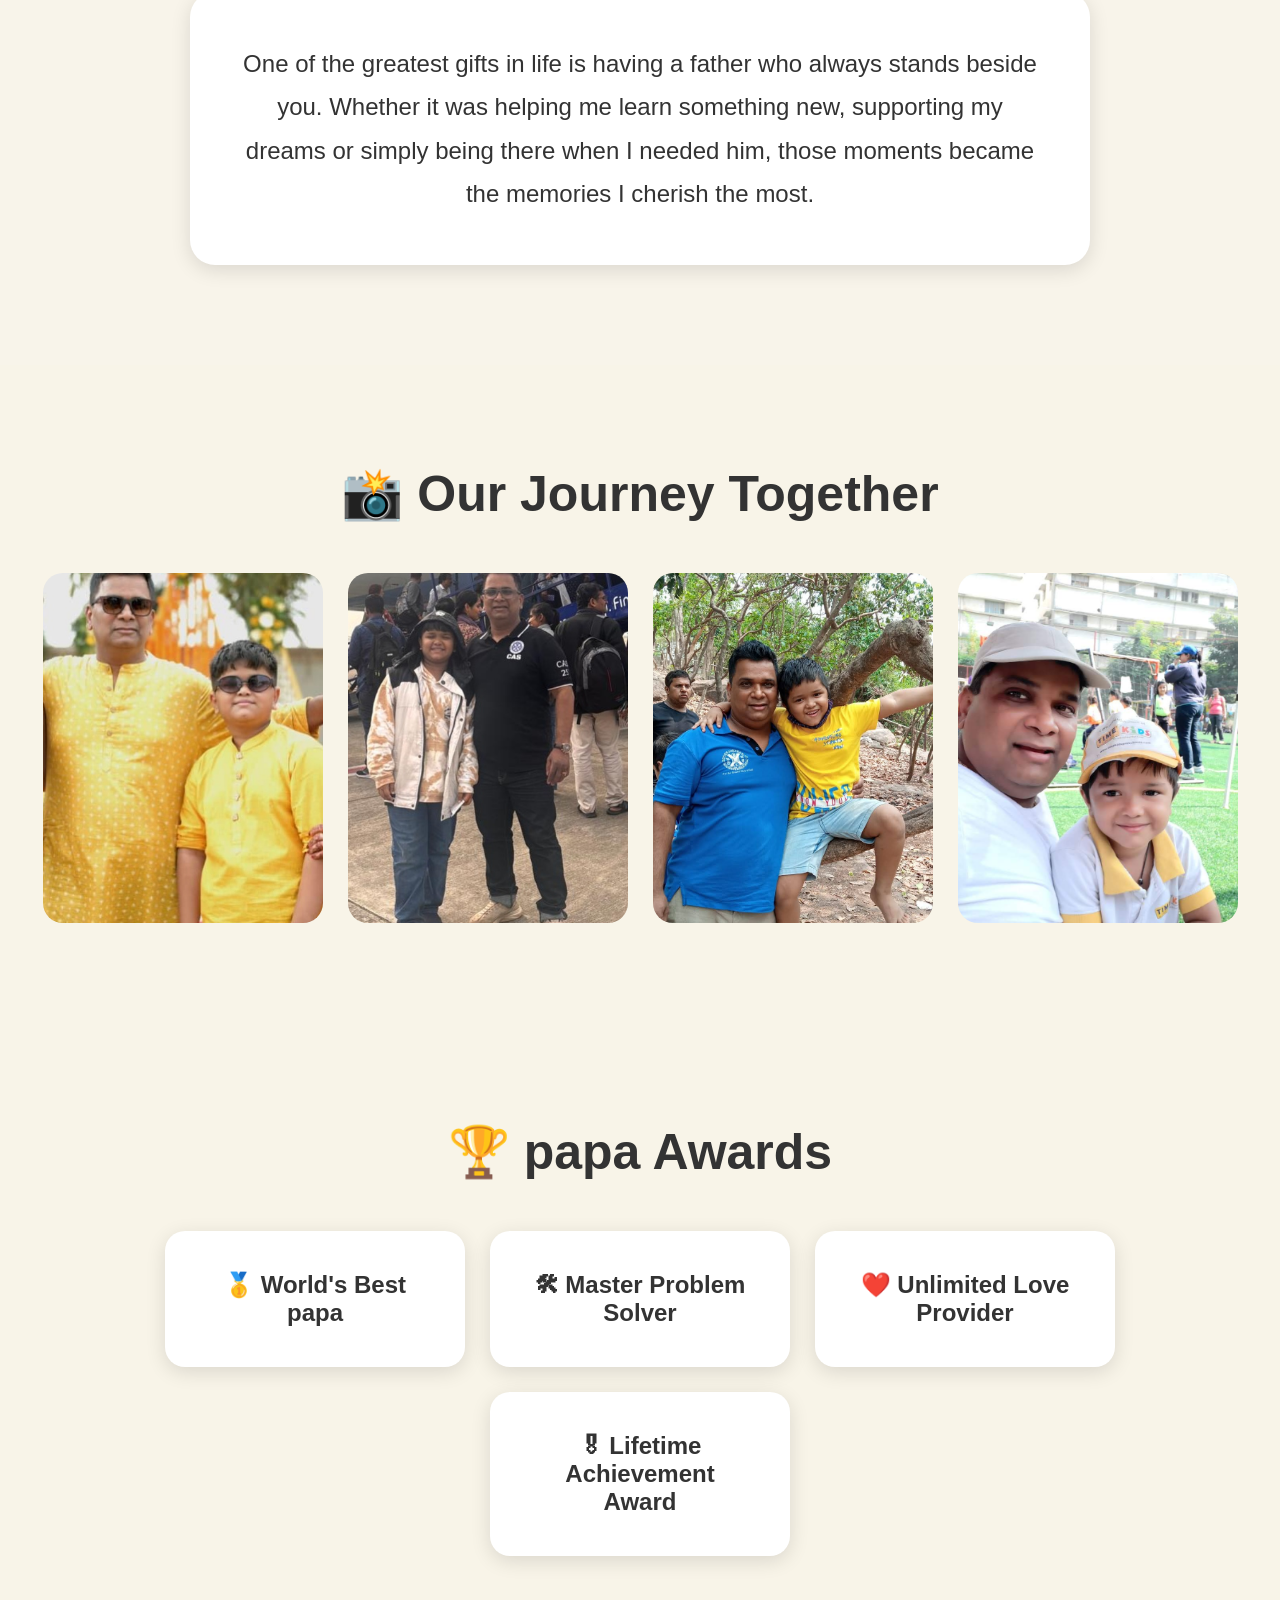
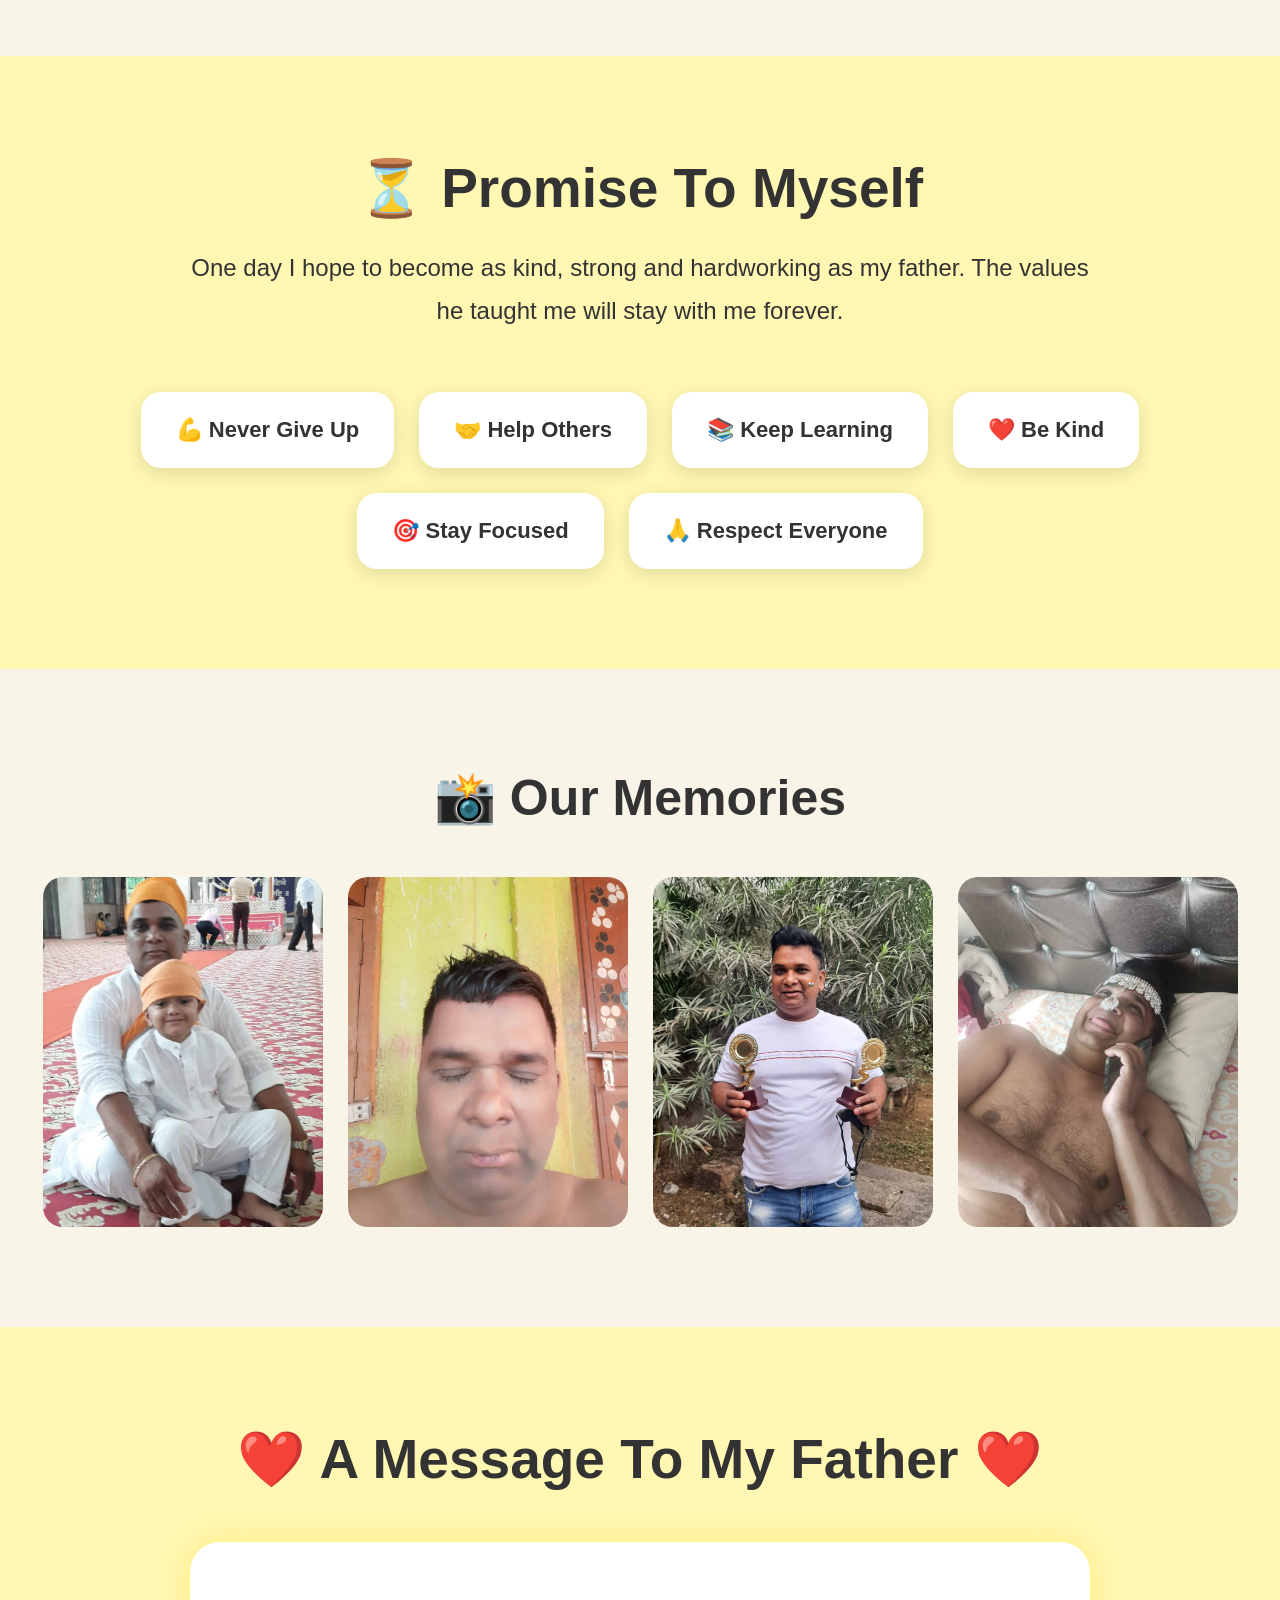
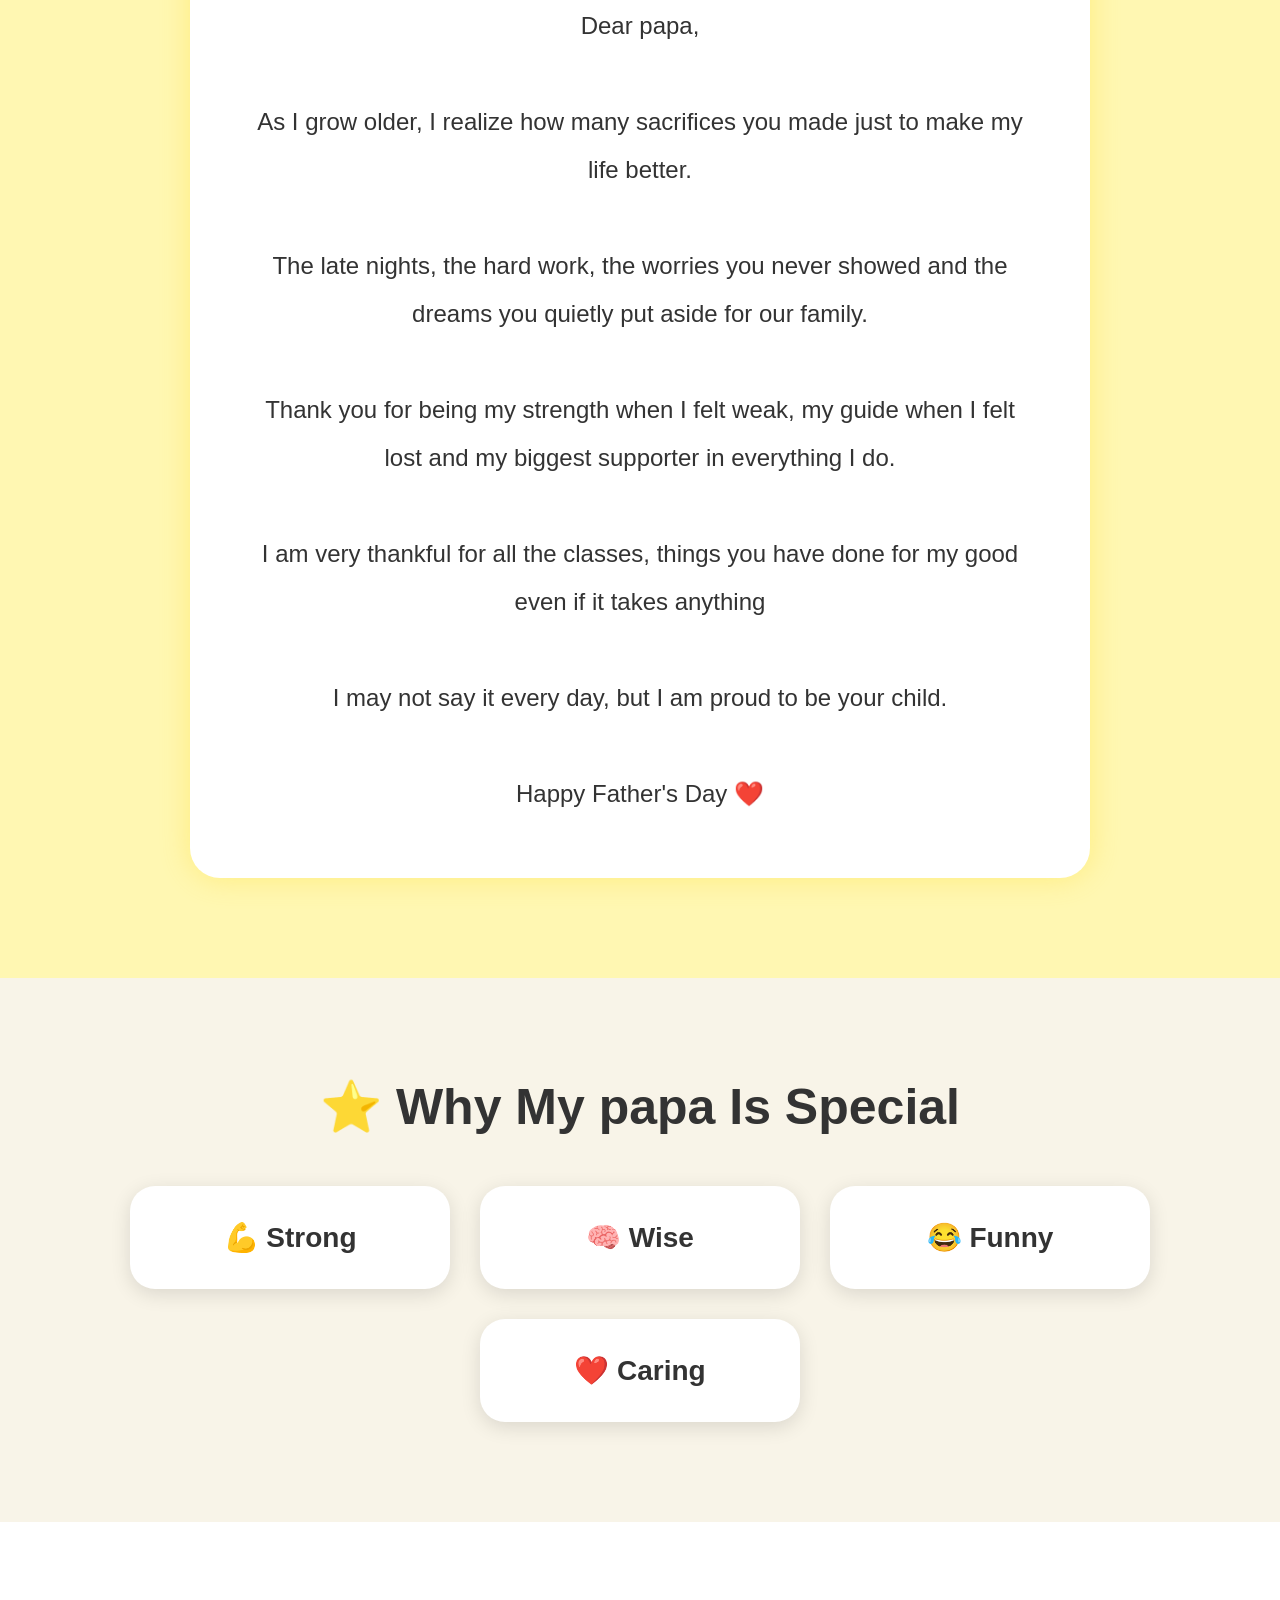
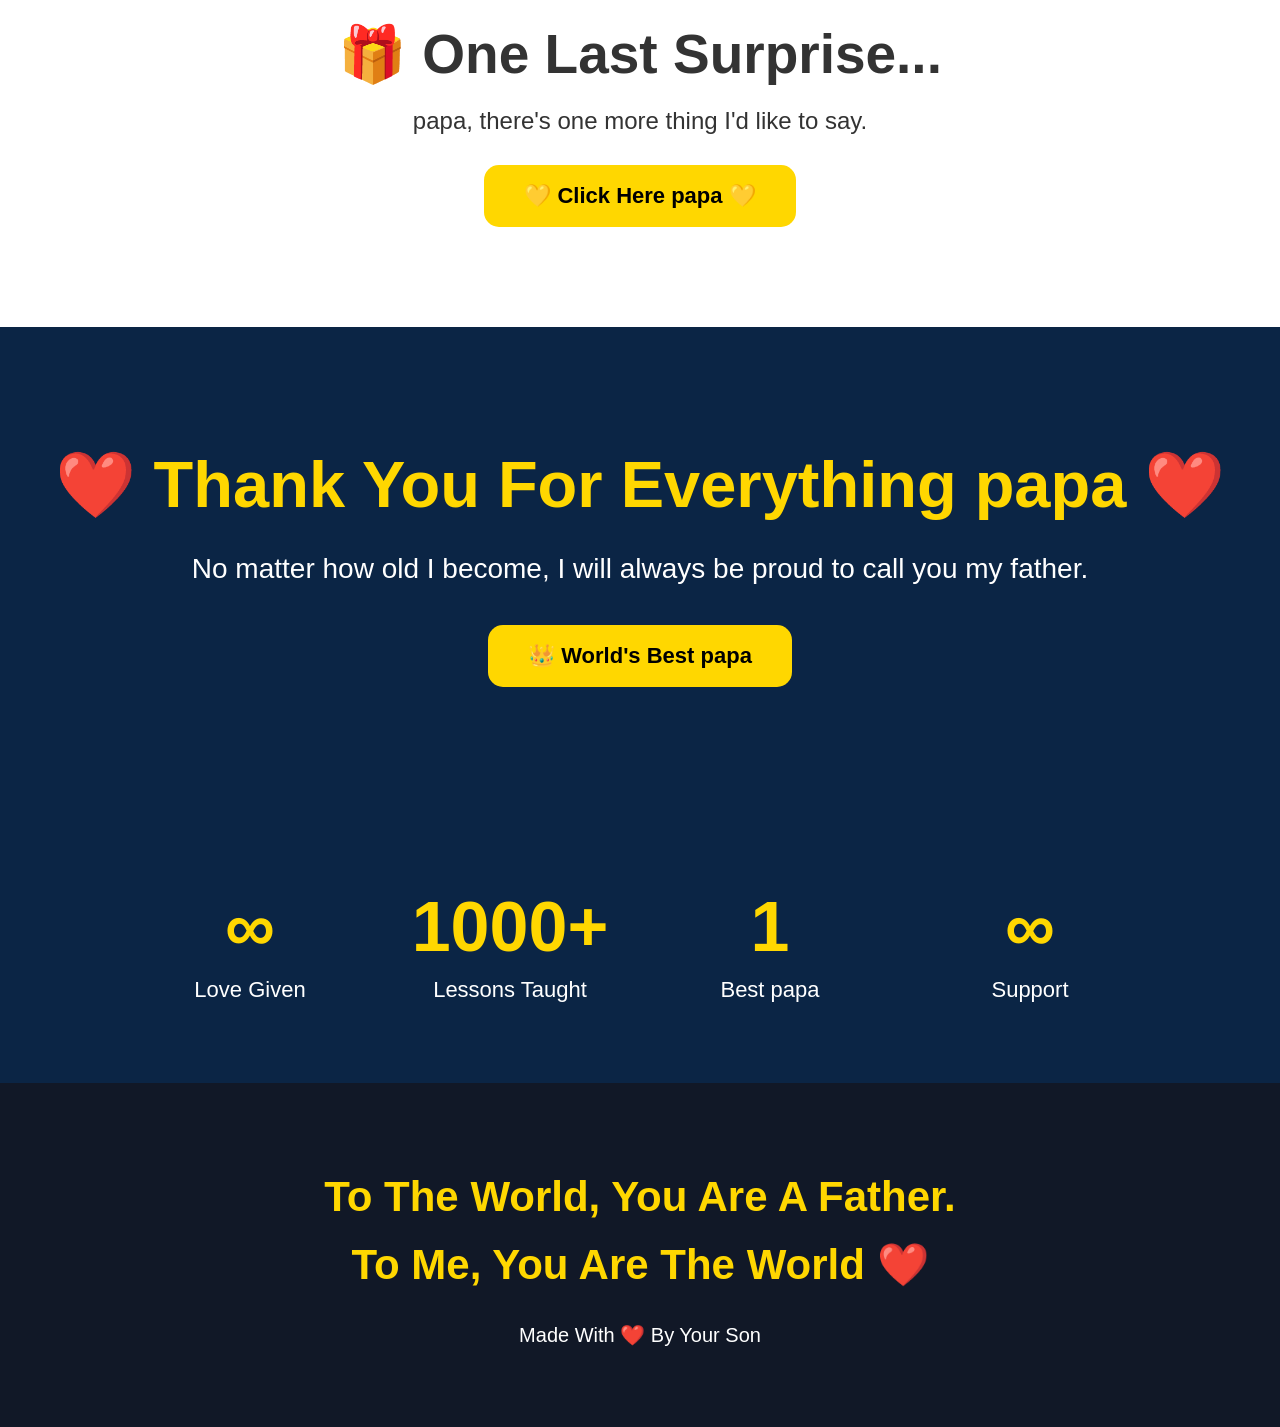
==== commit ea0e50ab: "Update index.html" ====
--- a/index.html
+++ b/index.html
@@ -256,8 +256,8 @@
     </p>
 
     <button onclick="openVideoPopup()">
-        💛 Click Here papa 💛
-    </button>
+    💛 Click Here papa 💛
+</button>
 
 </section>
     
@@ -356,9 +356,7 @@
 
     </footer>
 
-    <script src="Sampark.js"></script>
-
-<div class="popup" id="videoPopup">
+    <div class="popup" id="videoPopup">
 
     <div class="video-popup-content">
 
@@ -376,6 +374,10 @@
     </div>
 
 </div>
+
+    <script src="Sampark.js"></script>
+
+
     
 </body>
 
--- a/sampark.css
+++ b/sampark.css
@@ -57,7 +57,7 @@
     background:
         linear-gradient(rgba(0, 0, 0, .45),
             rgba(0, 0, 0, .45)),
-        url("https://images.unsplash.com/photo-1511895426328-dc8714191300") center/cover;
+        url("papa8") center/cover;
 
     display: flex;
 
@@ -847,3 +847,87 @@
     line-height: 1.8;
 
 }
+
+.video-surprise {
+
+    padding: 100px 20px;
+
+    text-align: center;
+
+    background: white;
+}
+
+.video-surprise h2 {
+
+    font-size: 55px;
+
+    margin-bottom: 20px;
+}
+
+.video-surprise p {
+
+    font-size: 24px;
+
+    margin-bottom: 30px;
+}
+
+.video-surprise button {
+
+    background: #ffd700;
+
+    border: none;
+
+    padding: 18px 40px;
+
+    border-radius: 15px;
+
+    font-size: 22px;
+
+    font-weight: bold;
+
+    cursor: pointer;
+
+    transition: .3s;
+}
+
+.video-surprise button:hover {
+
+    transform: scale(1.08);
+
+    box-shadow: 0 0 20px gold;
+}
+
+.video-popup-content {
+
+    background: white;
+
+    width: 900px;
+
+    max-width: 90%;
+
+    padding: 20px;
+
+    border-radius: 20px;
+
+    position: relative;
+}
+
+.video-popup-content video {
+
+    width: 100%;
+
+    border-radius: 15px;
+}
+
+.video-close {
+
+    position: absolute;
+
+    top: 10px;
+
+    right: 20px;
+
+    font-size: 35px;
+
+    cursor: pointer;
+}
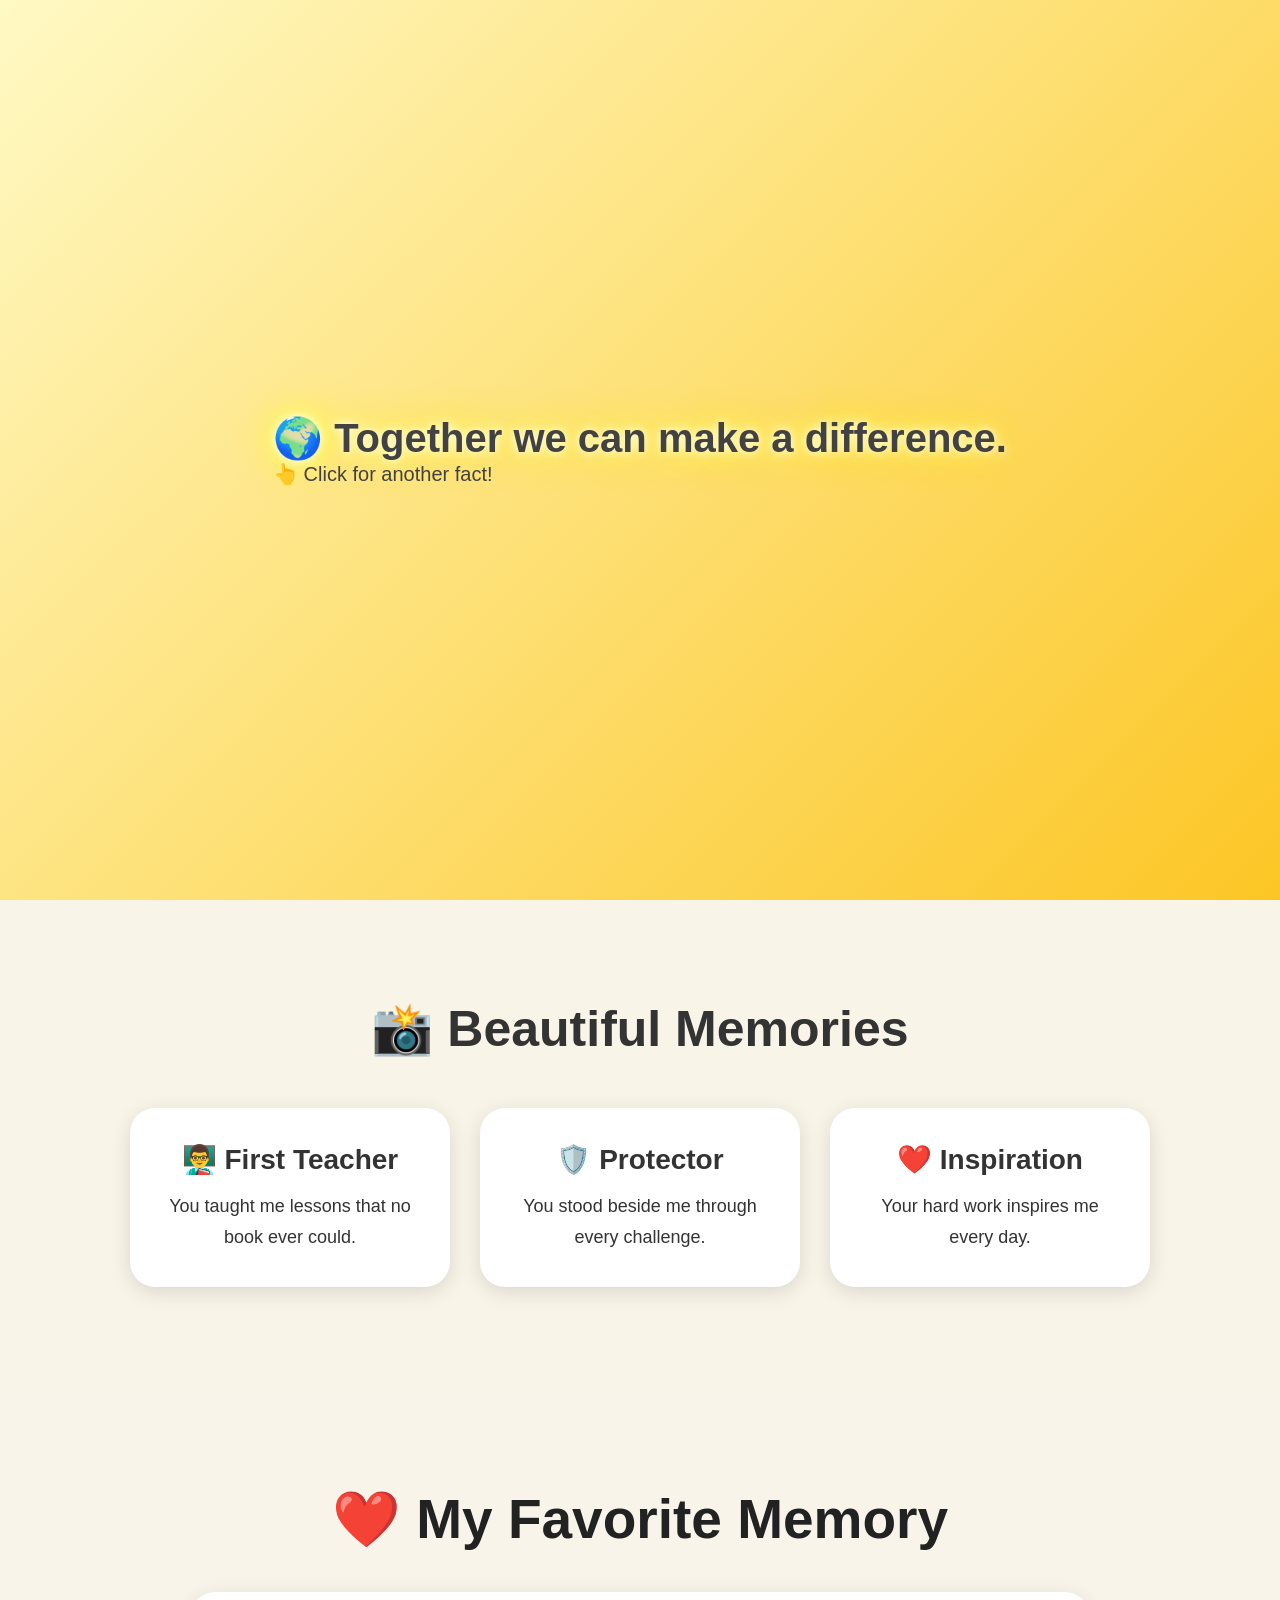
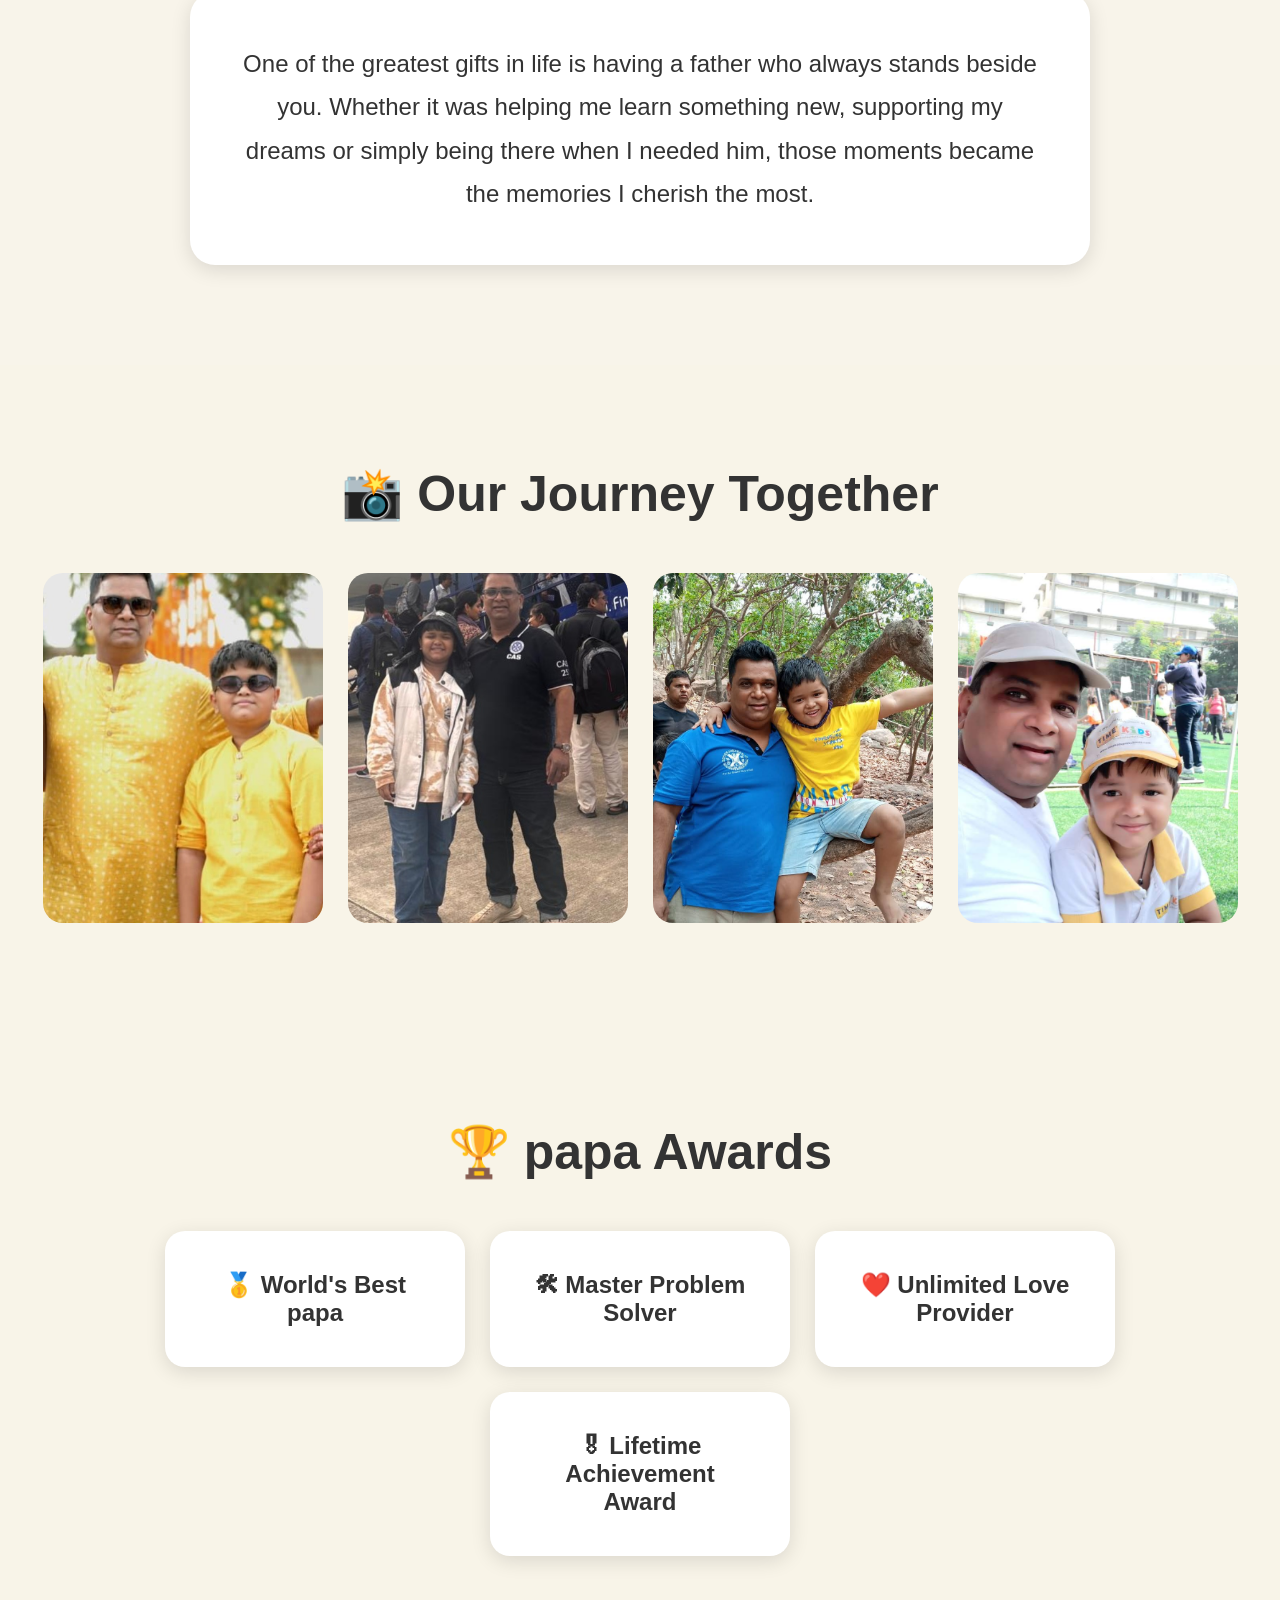
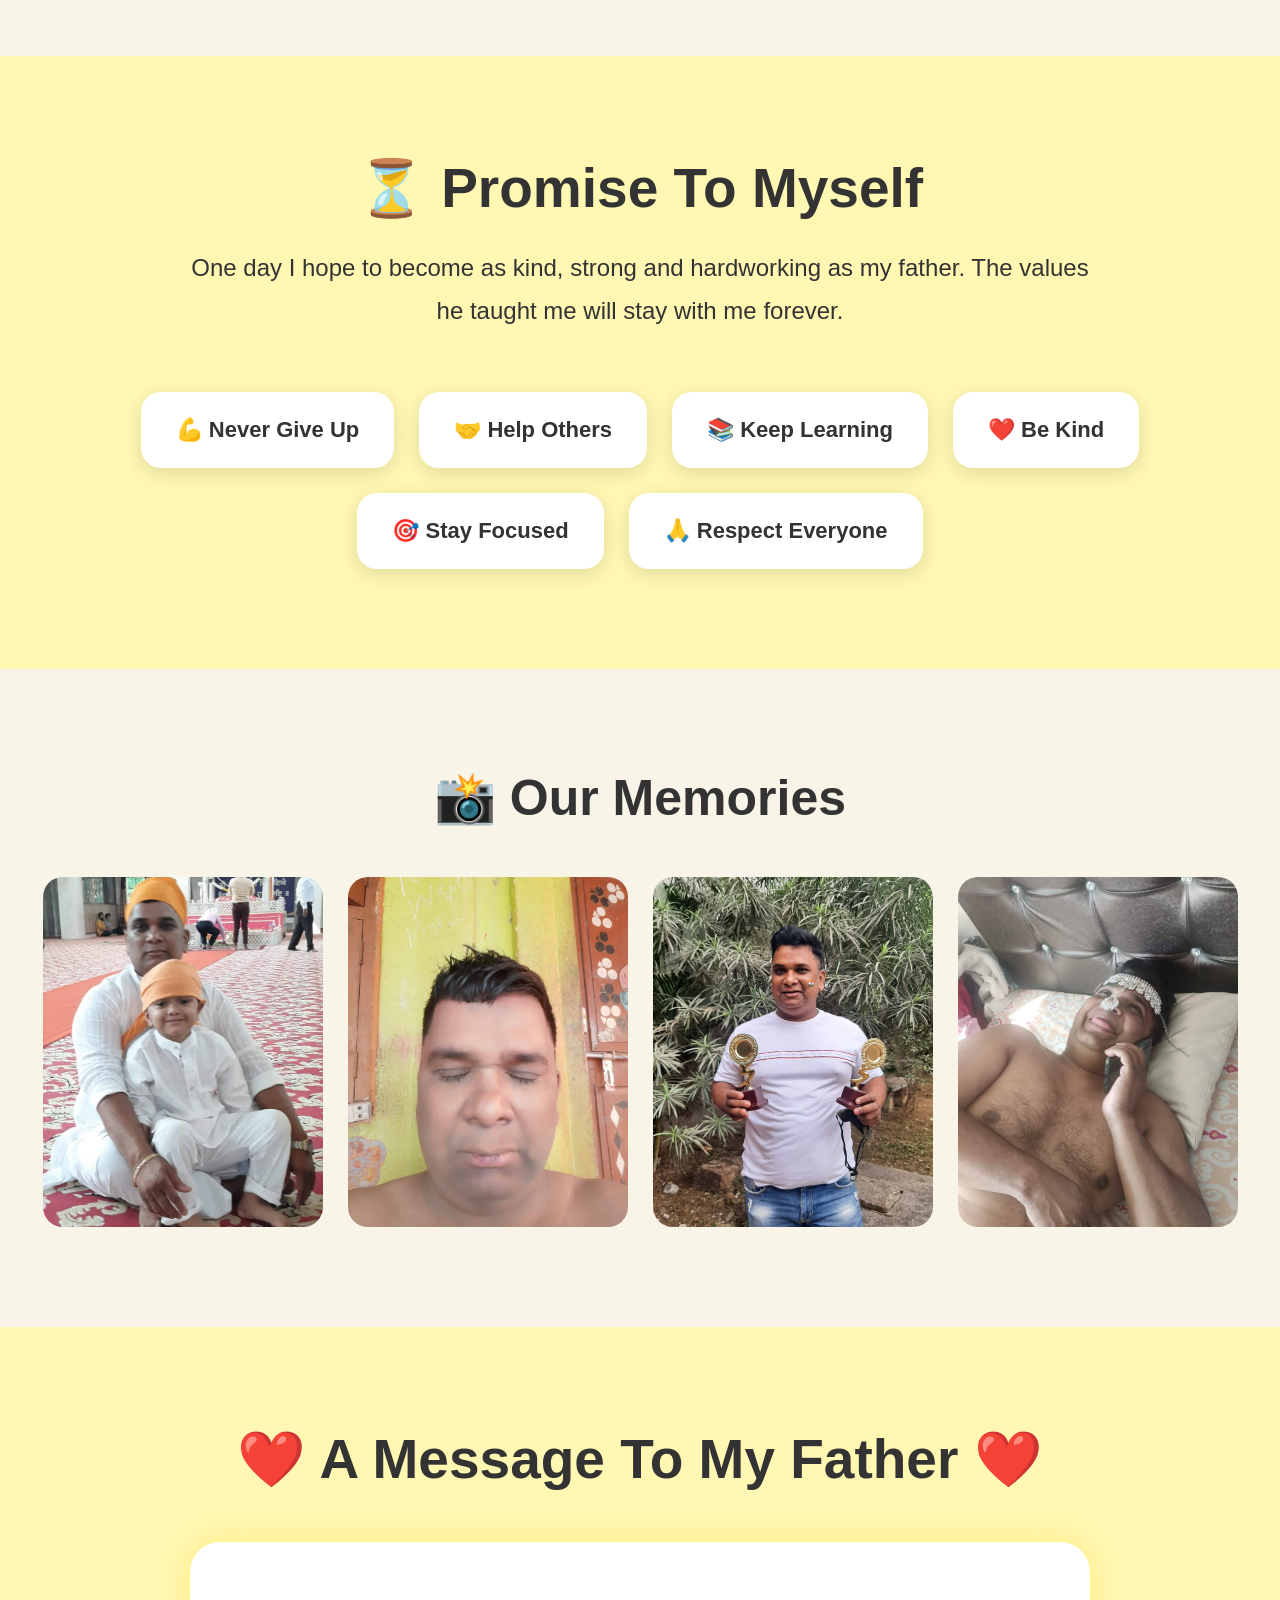
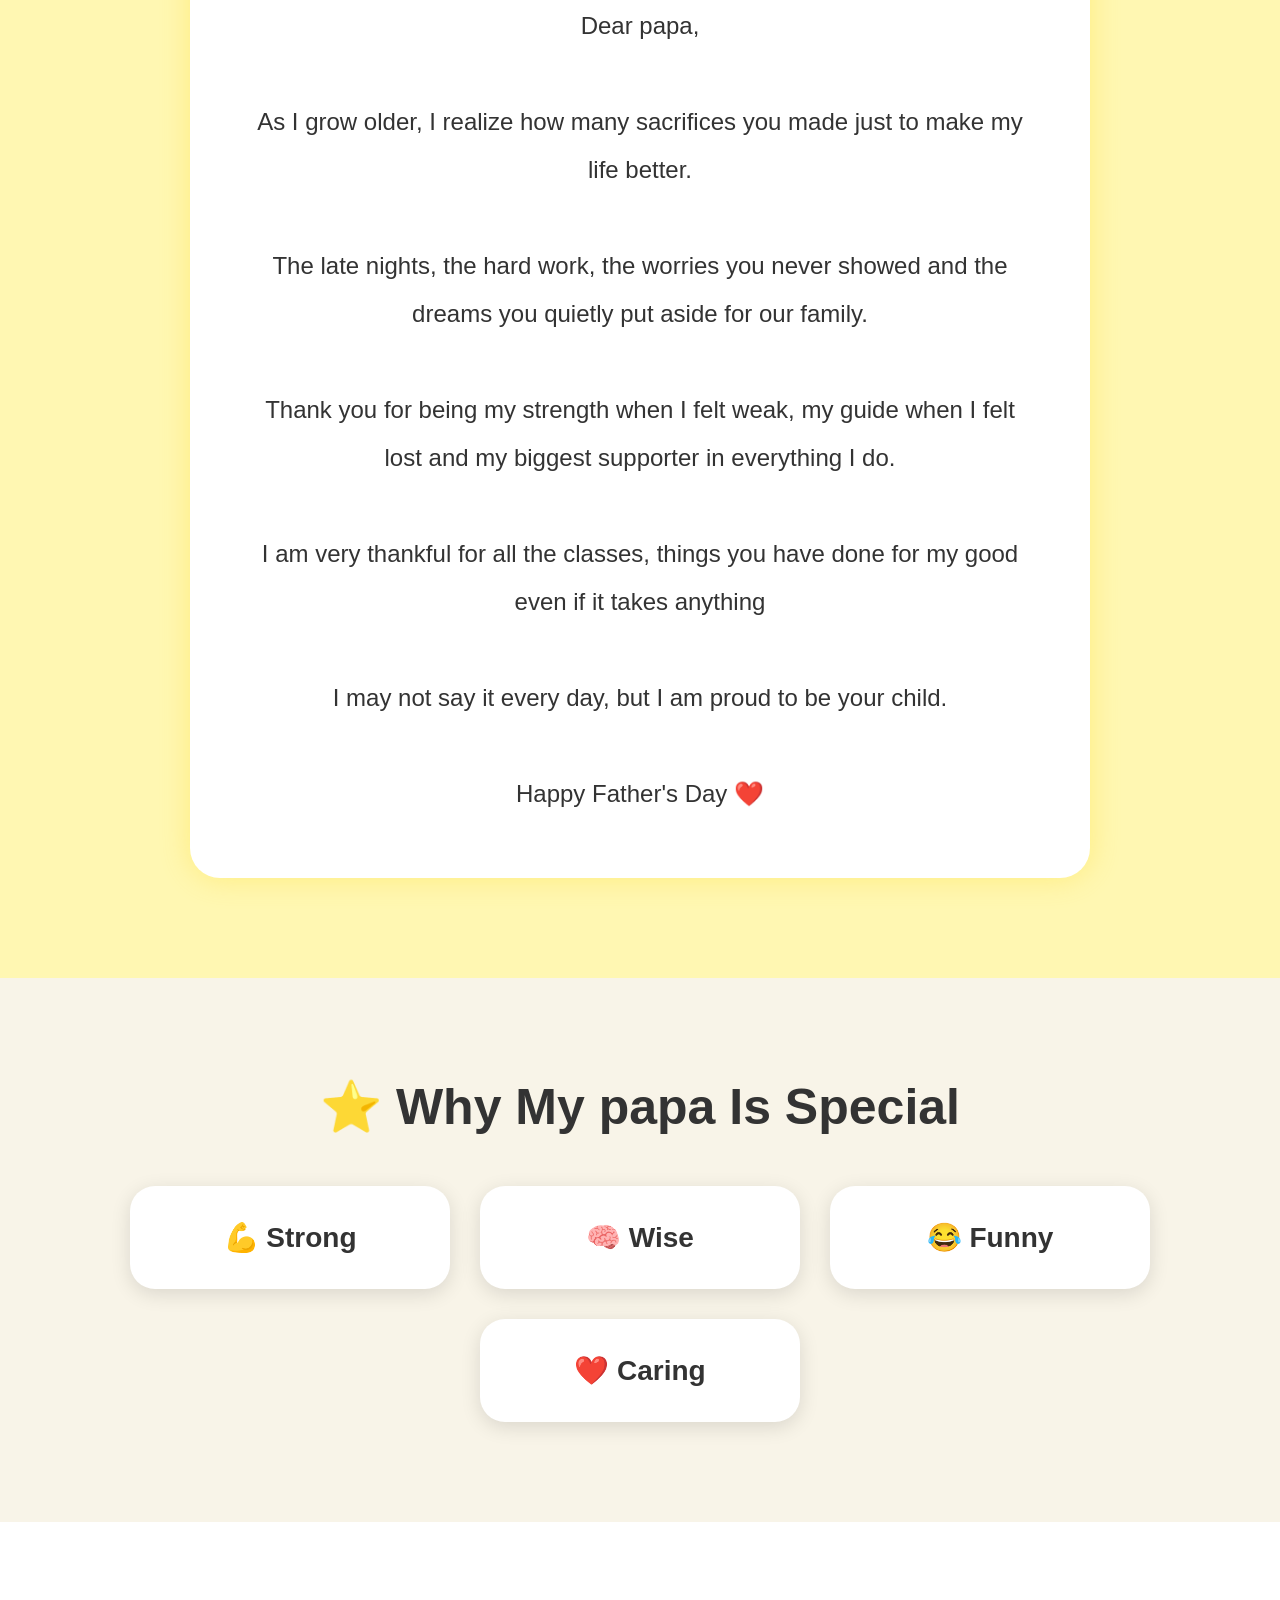
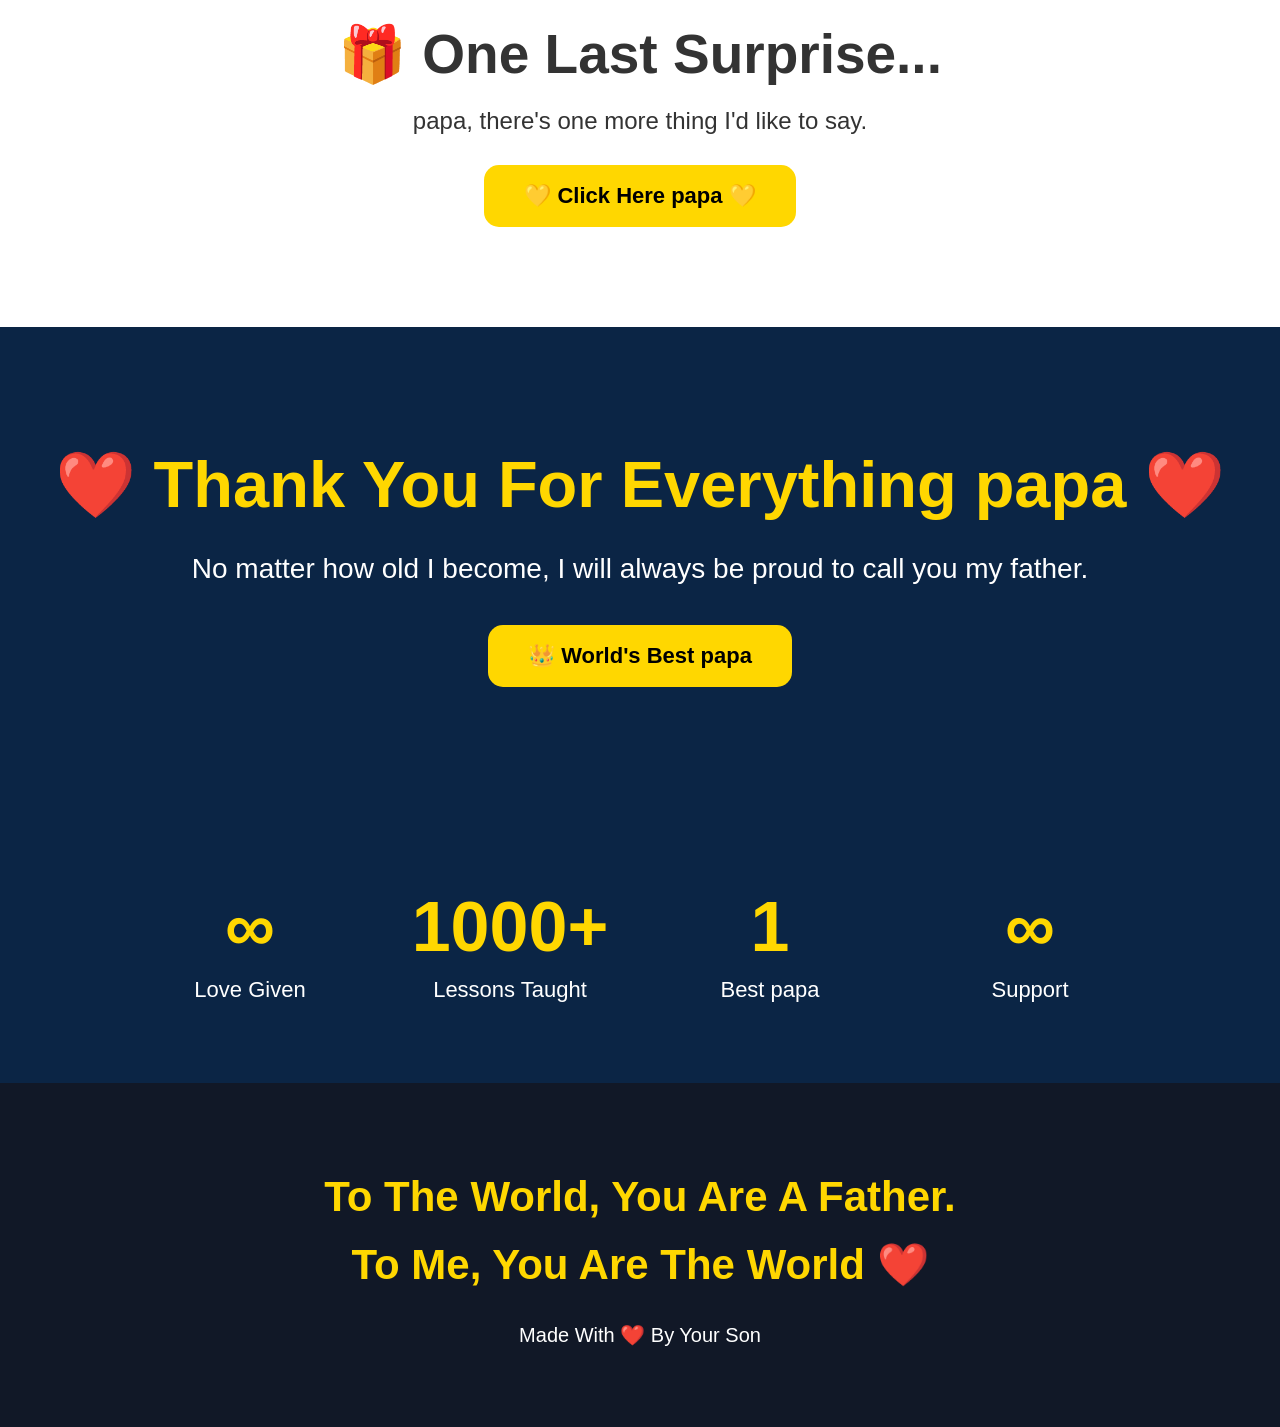
==== commit b27970f6: "Update index.html" ====
--- a/index.html
+++ b/index.html
@@ -356,7 +356,7 @@
 
     </footer>
 
-    <div class="popup" id="videoPopup">
+   <div class="popup" id="videoPopup">
 
     <div class="video-popup-content">
 
@@ -365,7 +365,7 @@
             &times;
         </span>
 
-        <video controls autoplay>
+        <video controls>
 
             <source src="babuvid2.mp4" type="video/mp4">
 
@@ -374,7 +374,6 @@
     </div>
 
 </div>
-
     <script src="Sampark.js"></script>
 
 
--- a/sampark.css
+++ b/sampark.css
@@ -901,33 +901,52 @@
 
     background: white;
 
-    width: 900px;
+    width: 450px;
 
     max-width: 90%;
 
-    padding: 20px;
+    padding: 15px;
 
     border-radius: 20px;
 
     position: relative;
+
+    text-align: center;
+
 }
 
 .video-popup-content video {
 
     width: 100%;
 
+    max-height: 500px;
+
+    object-fit: contain;
+
     border-radius: 15px;
-}
-
+
+}
 .video-close {
 
     position: absolute;
 
-    top: 10px;
-
-    right: 20px;
+    top: 8px;
+
+    right: 15px;
 
     font-size: 35px;
 
+    font-weight: bold;
+
     cursor: pointer;
-}
+
+    color: #444;
+
+    z-index: 10000;
+}
+
+.video-close:hover {
+
+    color: red;
+
+}
